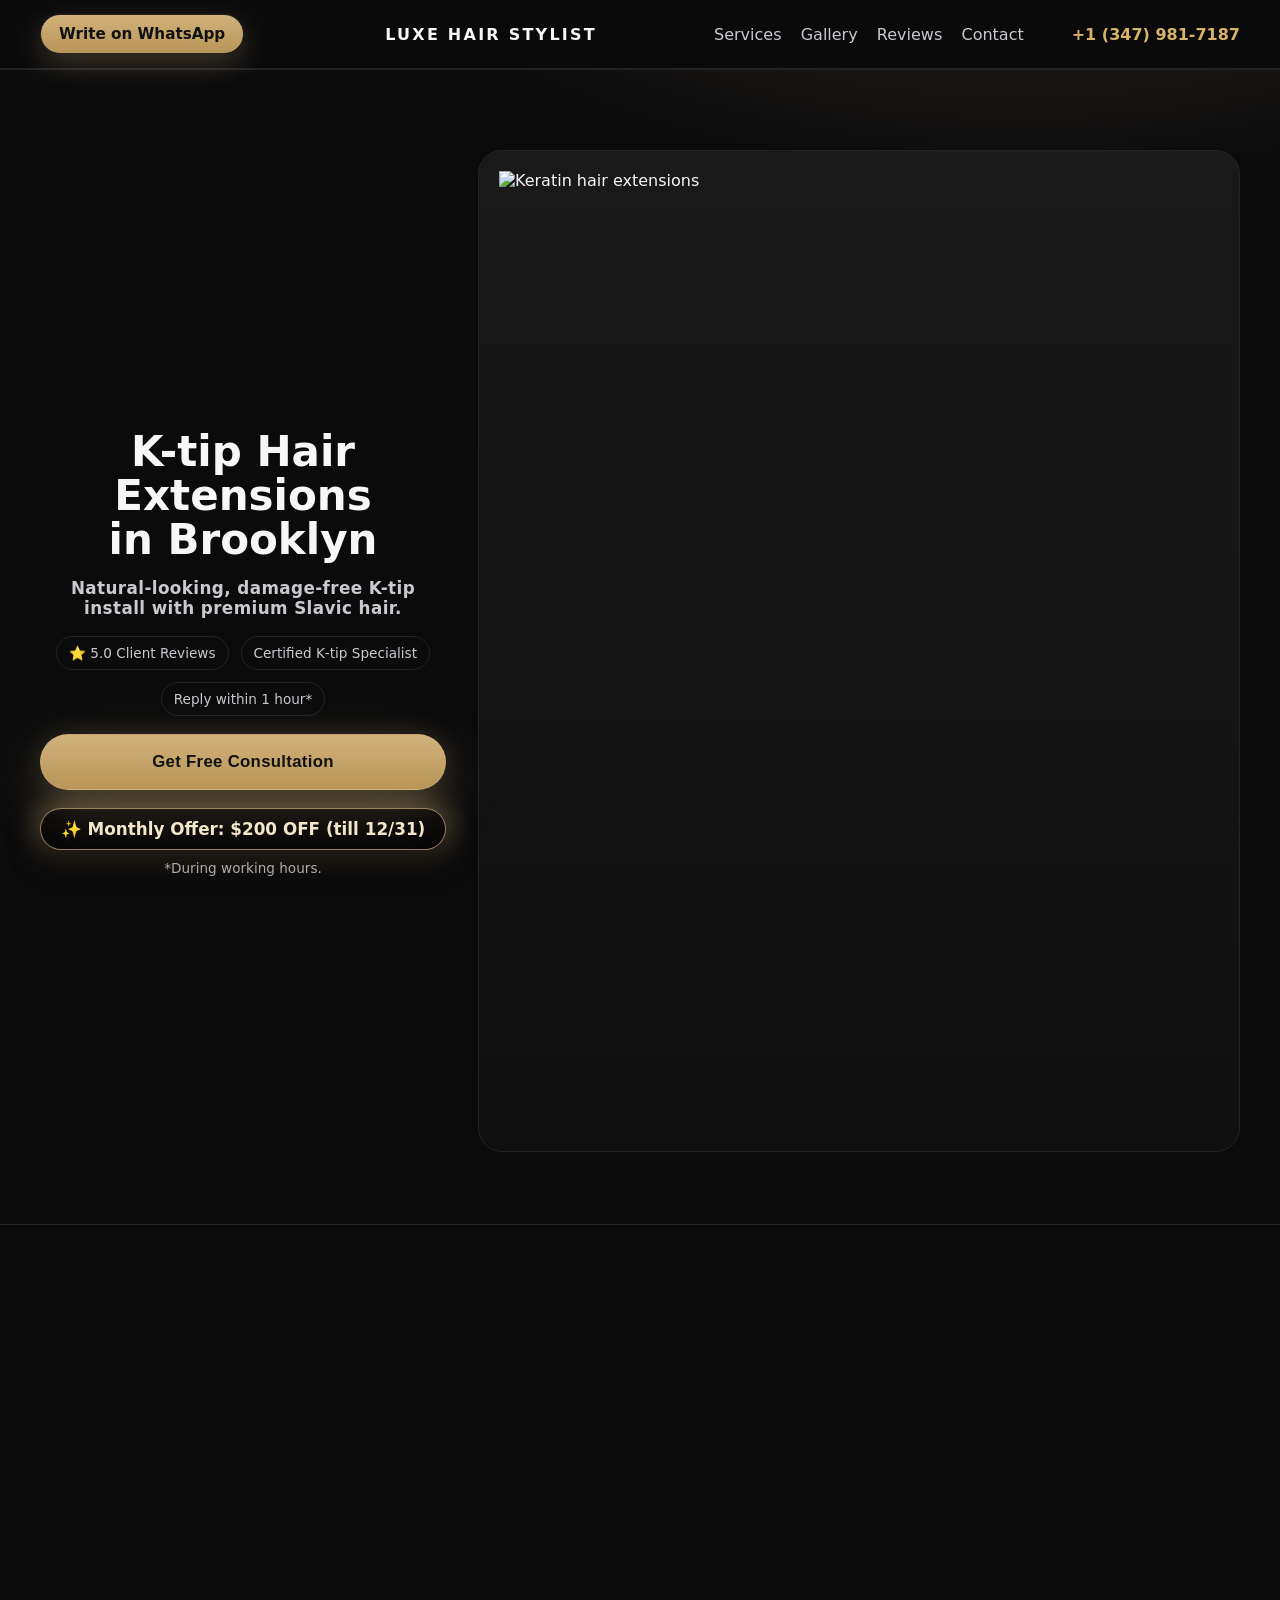
==== index.html @ 08ed96fd "Import KTI site (WIP): index, privacy, do-not-sell, send.php, favicon, gallery photos; monthly rolli" ====
<!DOCTYPE html>

<html lang="en">
<head>
<!-- Google Tag Manager -->
<script>(function(w,d,s,l,i){w[l]=w[l]||[];w[l].push({'gtm.start': new Date().getTime(),event:'gtm.js'});var f=d.getElementsByTagName(s)[0], j=d.createElement(s),dl=l!='dataLayer'?'&l='+l:'';j.async=true;j.src='https://www.googletagmanager.com/gtm.js?id='+i+dl;f.parentNode.insertBefore(j,f);})(window,document,'script','dataLayer','GTM-NK37SM85');</script>
<!-- End Google Tag Manager -->
<meta charset="utf-8"/>
<meta content="width=device-width, initial-scale=1" name="viewport"/>
<title>Luxe Hair Stylist — Premium Hair Extensions &amp; Color in Brooklyn</title>
<meta content="Premium hair extensions and complete salon services in Brooklyn, NY. Personalized care by Victoria. Book your consultation today." name="description"/>
<meta content="Luxe Hair Stylist" property="og:title"/>
<meta content="Premium hair extensions • Hair coloring • Brooklyn, NY" property="og:description"/>
<meta content="website" property="og:type"/>
<meta content="/assets/og-image.jpg" property="og:image"/>
<meta content="#111827" name="theme-color"/>
<link rel="preload" as="image" href="heronew123.webp" type="image/webp" fetchpriority="high" imagesrcset="heronew123.webp"/>
<style>

@media (max-width: 768px) {
  .header-phone {
    display: none !important;
  }
}

    :root{
      --bg:#0b0b0c; --muted:#141416; --text:#f7f7f8; --sub:#c9c9cf; --brand:#d1b27c; --brand-2:#b89557; --card:#121214; --border:#232327; --accent:#f3e6c9;
    }
    *{box-sizing:border-box}
    html,body{margin:0; padding:0; font-family:Inter,system-ui,-apple-system,Segoe UI,Roboto,Helvetica,Arial,ui-sans-serif; color:var(--text); background:var(--bg);}
    a{color:inherit; text-decoration:none}
    img{max-width:100%; height:auto; display:block}
    .container{max-width:1200px; margin:0 auto; padding:0 20px}
    .btn{display:inline-flex; align-items:center; gap:.6rem; padding:.9rem 1.2rem; border-radius:999px; font-weight:600; border:1px solid var(--border); background:linear-gradient(180deg,var(--brand),var(--brand-2)); color:#111; box-shadow:0 10px 30px rgba(209,178,124,.25)}
    .btn.secondary{background:transparent; color:var(--text); border:1px solid var(--border)}
    header{position:sticky; top:0; z-index:50; backdrop-filter:saturate(140%) blur(8px); background:rgba(11,11,12,.6); border-bottom:1px solid var(--border)}
    .nav{position:relative; display:flex; align-items:center; justify-content:space-between; padding:14px 0}
    .brand{display:flex; align-items:center; gap:.75rem}
    .brand .logo{width:36px; height:36px; border-radius:50%; background:radial-gradient(circle at 30% 30%,var(--brand) 0%,var(--brand-2) 60%,#8a6a33 100%); border:1px solid rgba(255,255,255,.15)}
    .brand h1{font-size:1rem; letter-spacing:.14em; text-transform:uppercase; margin:0}
    nav{display:flex; align-items:center; gap:1.5rem;}
    nav ul{display:flex; gap:1.2rem; list-style:none; margin:0; padding:0}
    nav a{color:var(--sub)}
    nav a:hover{color:var(--text)}
    .nav-phone{
      display:none;
      font-weight:600;
      font-size:.9rem;
      padding:.6rem 1rem;
      border-radius:999px;
      border:1px solid var(--border);
      background:rgba(0,0,0,.3);
      color:var(--text);
      white-space:nowrap;
    }
    
    /* Hero */
    .hero{position:relative; overflow:hidden;}
    .hero .inner{display:grid; grid-template-columns:1.1fr .9fr; gap:32px; align-items:center; padding:36px 0 28px}
    .hero h2{font-size:clamp(24px,4vw,42px); line-height:1.05; margin:.2rem 0 1rem}
    .hero p{color:var(--sub); font-size:1.05rem}
    .hero .card{background:linear-gradient(180deg,rgba(255,255,255,.06),rgba(255,255,255,.02)); border:1px solid var(--border); border-radius:24px; padding:20px}
    .hero .bg{position:absolute; inset:-10%; background:radial-gradient(1200px 600px at 75% -10%, rgba(209,178,124,.25), transparent 60%), radial-gradient(1000px 600px at -10% 120%, rgba(146,117,76,.25), transparent 60%)}
    /* Badges */
    .badges{display:flex; gap:12px; flex-wrap:wrap; margin-top:18px}
    .badge{border:1px solid var(--border); color:var(--sub); padding:8px 12px; border-radius:999px; font-size:.85rem}
    /* Sections */
    section{padding:44px 0; border-top:1px solid var(--border)}
    .section-title{font-size:clamp(22px,3.2vw,36px); margin:0 0 10px}
    .section-sub{color:var(--sub); max-width:65ch}
    /* Services */

@media (max-width: 768px){
  .mobile-hide{
    display:none !important;
  }
}
    .services{display:grid; grid-template-columns:repeat(auto-fit,minmax(260px,1fr)); gap:18px; margin-top:26px}
    .service{background:var(--card); border:1px solid var(--border); border-radius:20px; overflow:hidden}
    .service img{height:clamp(220px, 20vw, 320px); width:100%; object-fit:cover}
    .service .body{padding:16px}
    .service.noimg{display:flex; align-items:stretch}
    .service.noimg .body{padding-top:18px}
    .fact-row{display:flex; gap:10px; align-items:flex-start; padding:10px 12px; border:1px solid var(--border); border-radius:14px; background:rgba(255,255,255,0.03)}
    .fact-dot{display:inline-flex; align-items:center; justify-content:center; width:22px; height:22px; border-radius:999px; background:rgba(212,175,55,0.18); color:var(--gold); font-weight:800; flex:0 0 auto}

    .service h3{margin:4px 0 8px; font-size:1.1remdisplay:inline-block; padding-bottom:10px; border-bottom:1px solid rgba(209,178,124,0.45); margin-bottom:12px;}
    .service p{color:var(--sub); font-size:.95rem}
    .service-price{margin-top:10px; font-weight:600}
    .service-actions{margin-top:12px}
    .service-actions .btn{width:100%; text-align:center}
    /* Grid split */
    .split{display:grid; grid-template-columns:1fr 1fr; gap:28px; align-items:center}
    /* Pricing */
    .price-list{margin-top:18px; display:grid; gap:10px}
    .price-item{display:flex; align-items:center; justify-content:space-between; background:var(--card); border:1px solid var(--border); padding:14px 16px; border-radius:14px}
    .price-item span{color:var(--sub)}
    /* Gallery */
    .gallery{display:grid; grid-template-columns:repeat(4,1fr); gap:10px; margin-top:18px}
    .gallery img{border-radius:14px; height:200px; object-fit:cover}
    /* Testimonials */
    .testimonials{display:grid; grid-template-columns:repeat(3,1fr); gap:16px; margin-top:18px}
    .quote{background:var(--card); border:1px solid var(--border); border-radius:18px; padding:18px; display:flex; flex-direction:column; justify-content:space-between}
    .quote p{color:var(--sub)}
    /* Contact */
    .contact-grid{display:grid; grid-template-columns:1.2fr .8fr; gap:24px; margin-top:18px}
    .contact-card{background:var(--card); border:1px solid var(--border); border-radius:18px; padding:18px}
    .contact-list{list-style:none; padding:0; margin:0; display:grid; gap:10px}
    .contact-list li{display:flex; align-items:center; justify-content:space-between; border:1px dashed var(--border); border-radius:12px; padding:12px 14px; color:var(--sub)}
    footer{padding:32px 0 48px; text-align:center; color:var(--sub); border-top:1px solid var(--border)}
    /* Responsive */
    @media (max-width: 980px){
      .hero .inner{grid-template-columns:1fr}
      .services{grid-template-columns:1fr 1fr}
      .split{grid-template-columns:1fr}
      .testimonials{grid-template-columns:1fr}
      .gallery{grid-template-columns:repeat(2,1fr)}
      .contact-grid{grid-template-columns:1fr}
    }

    .review-inst{margin-top:16px}

    .btn{
      transition: transform .15s ease, box-shadow .15s ease, filter .15s ease;
      cursor: pointer;
    }
    .btn:hover{
      transform: translateY(-2px) scale(1.03);
      box-shadow: 0 14px 40px rgba(209,178,124,.35);
      filter: brightness(1.05);
    }
    .btn:active{
      transform: translateY(1px) scale(0.98);
      box-shadow: 0 6px 18px rgba(209,178,124,.25);
      filter: brightness(.95);
    }

    html {
      scroll-behavior: smooth;
    }

    .hero .inner{position:relative; z-index:2}

    @media (max-width: 768px){
      .nav{
        padding:10px 0;
        gap:10px;
      }

      nav ul{
        display:none;
      }

      .nav-phone{
        display:inline-flex;
        align-items:center;
        justify-content:center;
        padding:0.45rem 1rem;
        border-radius:999px;
        background:linear-gradient(180deg,var(--brand),var(--brand-2));
        border:1px solid var(--border);
        color:#111;
        font-weight:600;
        font-size:.82rem;
        white-space:nowrap;
        margin-left:auto;
      }

      

      .brand h1{
        font-size:.85rem;
        letter-spacing:.12em;
      }
    }

/* === Mobile responsiveness improvements (appended) === */
body {
  overflow-x: hidden;
}

@media (max-width: 768px){
  .nav{
    padding: 8px 0;
    gap: 8px;
    flex-wrap: wrap;
  }

  nav {
    width: 100%;
    justify-content: space-between;
  }

  .brand h1{
    font-size: .8rem;
    letter-spacing: .12em;
  }

  
}

@media (max-width: 600px){
  .hero .inner {
    padding: 48px 0 36px;
  }

  .hero h2 {
    font-size: 26px;
    line-height: 1.15;
  }

  .hero p {
    font-size: .95rem;
  }

  .badges {
    gap: 8px;
  }

  .badge {
    font-size: .8rem;
    padding: 6px 10px;
  }

  .hero .card {
    margin-top: 20px;
  }

  .services {
    grid-template-columns: 1fr;
  }

  .gallery {
    grid-template-columns: 1fr;
  }

  .gallery img,
  .service img {
    height: 220px;
  }

  section {
    padding: 40px 0;
  }

  .section-title {
    font-size: 22px;
  }

  .price-item {
    flex-direction: column;
    align-items: flex-start;
    gap: 4px;
  }

  .price-item span {
    align-self: flex-end;
  }

  .contact-list li {
    flex-direction: column;
    align-items: flex-start;
    gap: 4px;
  }

  .contact-list li span {
    word-break: break-word;
  }

  .container {
    padding: 0 16px;
  }

  .btn {
    font-size: .95rem;
    padding: .8rem 1rem;
  }

  footer {
    padding: 24px 0 32px;
  }
}

/* === Extra fine-tuning for small mobile screens === */
@media (max-width: 768px){
  .nav {
    padding: 8px 0;
    gap: 8px;
    flex-wrap: nowrap;
  }
  .container.nav {
    padding: 0 16px;
  }
  .brand {
    flex-shrink: 1;
  }
  .brand h1 {
    font-size: 0.78rem;
    letter-spacing: 0.11em;
  }
  nav {
    gap: 0.75rem;
  }
  
}

@media (max-width: 600px){
  .hero .inner {
    padding: 40px 0 32px;
  }
  .hero h2 {
    font-size: 24px;
  }
  .hero p {
    font-size: 0.92rem;
  }
  .hero .card {
    margin-top: 16px;
  }
  .hero .card img {
    width: 100%;
    height: auto;
  }
}

@media (max-width: 480px){
  
  .hero h2 {
    font-size: 22px;
  }
}

/* Hide round logo on mobile and keep brand text in one line */
@media (max-width: 768px){
  header .brand .logo{
    display:none;
  }
  .brand h1{
    font-size:0.9rem;
    letter-spacing:0.18em;
    white-space:nowrap;
  }
}

/* Smaller logo text + move Instagram button to the left on mobile */
@media (max-width: 768px){
  .brand h1{
    font-size: 0.78rem;
    letter-spacing: 0.14em;
  }

  /* Position the Instagram button to the left side of header */
  nav ul li:last-child {
    position: absolute;
    left: 12px;
    top: 50%;
    transform: translateY(-50%);
  }

  header .container.nav {
    position: relative;
  }

  .brand {
    margin-left: 44px; /* space for Instagram button */
  }
}

/* === Mobile Instagram corner button FIX === */
@media (max-width: 768px){
  nav ul {
    display: block;               /* allow showing the Instagram button */
    position: relative;
  }

  nav ul li:not(:last-child){
    display: none;               /* hide all menu items except Instagram */
  }

  nav ul li:last-child {
    display: flex;
    position: fixed;            /* stick to the screen corner */
    right: 12px;
    top: 12px;
    z-index: 9999;
  }

  .brand .logo{
    display: none;               /* keep logo hidden on mobile */
  }

  .brand h1{
    font-size: 0.78rem;
    letter-spacing: 0.14em;
    white-space: nowrap;
  }
}

/* === Header height + Instagram button size fix === */
@media (max-width: 768px){
  header {
    min-height: 66px; /* ~10% taller than default mobile header */
  }

  nav ul li:last-child {
    width: 38px !important;
    height: 38px !important;
    top: 14px !important;
    right: 10px !important;
  }

  nav ul li:last-child a {
    width: 38px !important;
    height: 38px !important;
  }

  nav ul li:last-child svg {
    width: 18px !important;
    height: 18px !important;
    stroke-width: 2.1;
  }
}

/* === Smaller Instagram button + slightly shorter header === */
@media (max-width: 768px){
  header {
    min-height: 62px; /* reduce height ~5% */
  }

  nav ul li:last-child {
    width: 32px !important;
    height: 32px !important;
    top: 15px !important;
    right: 10px !important;
  }

  nav ul li:last-child a {
    width: 32px !important;
    height: 32px !important;
  }

  nav ul li:last-child svg {
    width: 15px !important;
    height: 15px !important;
    stroke-width: 2;
  }
}

/* === Mobile header vertical centering (final) === */
@media (max-width: 768px){
  header {
    min-height: 56px;
  }

  .nav {
    min-height: 56px;
    align-items: center;
  }

  .brand {
    display: flex;
    align-items: center;
  }

  

  nav ul li:last-child {
    position: absolute;
    right: 10px;
    top: 50%;
    transform: translateY(-50%);
    width: 26px;
    height: 26px;
    z-index: 20;
  }

  nav ul li:last-child a {
    width: 26px;
    height: 26px;
    display: flex;
    align-items: center;
    justify-content: center;
  }

  nav ul li:last-child svg {
    width: 12px;
    height: 12px;
    stroke-width: 1.6;
  }
}

/* === Final vertical centering tweak for header on mobile === */
@media (max-width: 768px){
  header {
    min-height: 56px;
  }

  .nav {
    min-height: 56px;
    align-items: center;
  }

  .brand {
    align-items: center;
  }

  

  nav ul li:last-child {
    position: absolute;
    right: 10px;
    top: 50%;
    transform: translateY(-50%);
    width: 26px;
    height: 26px;
    z-index: 20;
  }

  nav ul li:last-child a {
    width: 26px;
    height: 26px;
    display: flex;
    align-items: center;
    justify-content: center;
  }

  nav ul li:last-child svg {
    width: 12px;
    height: 12px;
    stroke-width: 1.6;
  }
}

/* === FINAL: Hide Instagram icon on mobile === */
@media (max-width: 768px){
  nav ul li:last-child{
    display: none !important;
  }
}

/* === Hero mobile layout fix === */
@media (max-width: 600px){
  .hero {
    padding-top: 8px;
  }

  .hero .inner{
    display:flex;
    flex-direction:column;
    gap:20px;
  }

  .hero .card{
    width:100%;
    margin:0;
    margin-top:18px;
  }

  .hero .card img{
    width:100%;
    height:auto;
  }

  .hero h2{
    font-size:clamp(22px,7vw,28px);
    line-height:1.15;
  }

  .hero p{
    max-width:100%;
  }

  .hero .badges{
    margin-top:14px;
  }

  .hero .btn,
  .hero .btn.secondary{
    width:100%;
    justify-content:center;
  }
}

    .insta-wrapper{
      position:absolute;
      left:20px;
      top:50%;
      transform:translateY(-50%);
      display:flex;
      align-items:center;
    }
    .insta-circle{
      width:44px;
      height:44px;
      border-radius:50%;
      display:flex;
      align-items:center;
      justify-content:center;
      background:linear-gradient(180deg,var(--brand),var(--brand-2));
      border:1px solid var(--border);
      box-shadow:0 10px 30px rgba(209,178,124,.25);
      cursor:pointer;
      transition:transform .15s ease, box-shadow .15s ease, filter .15s ease;
    }
    .insta-circle svg{
      width:20px;
      height:20px;
      stroke:#111;
      stroke-width:1.9;
      fill:none;
    }
    .insta-circle:hover{
      transform:translateY(-2px) scale(1.03);
      box-shadow:0 14px 40px rgba(209,178,124,.35);
      filter:brightness(1.05);
    }
    .insta-circle:active{
      transform:translateY(1px) scale(.97);
      box-shadow:0 6px 18px rgba(209,178,124,.25);
      filter:brightness(.95);
    }

    @media (max-width: 768px){
      .insta-wrapper{
        left:16px;
      }
      .insta-circle{
        width:32px;
        height:32px;
      }
      .insta-circle svg{
        width:16px;
        height:16px;
      }
    }

    /* Hide old gold logo circle on all screens */
    header .brand .logo{display:none}

    @media (min-width: 1024px){
      .brand{
        margin-left:72px;
      }
    }

/* === Price Highlighting === */
.service-price{
  font-size:1.15rem;
  font-weight:700;
  color: var(--brand);
  background: linear-gradient(180deg, rgba(209,178,124,0.18), rgba(209,178,124,0.05));
  border: 1px solid rgba(209,178,124,0.35);
  padding: 8px 12px;
  border-radius: 10px;
  display: inline-flex;
  align-items: center;
  gap: 6px;
  box-shadow: 0 8px 18px rgba(209,178,124,0.2);
}

.service-price span:last-child{
  color: var(--brand);
}

/* === Promo Highlight === */
.promo-highlight{
  margin-top:14px;
  display:inline-block;
  font-weight:700;
  font-size:1.05rem;
  color:var(--accent);
  padding:10px 18px;
  border-radius:999px;
  background:#050506;
  border:1px solid rgba(209,178,124,0.7);
  box-shadow:
    0 14px 30px rgba(0,0,0,0.75),
    0 0 32px rgba(209,178,124,0.65);
  animation:pulsePromo 2.2s infinite;
}

@keyframes pulsePromo{
  0%{transform:scale(1)}
  50%{transform:scale(1.04)}
  100%{transform:scale(1)}
}

/* === Hero mobile typography & promo tweak === */
@media (max-width: 600px){
  .hero h2{
    font-size: 21px;
    line-height: 1.18;
  }
  .hero p{
    font-size: 0.9rem;
  }
  .promo-highlight{
    font-size: 0.95rem;
    padding: 9px 14px;
    width: 100%;
    box-sizing: border-box;
    border-radius: 18px;
  }
  .badges{
    gap: 6px;
  }
  .badge{
    font-size: 0.8rem;
    padding: 6px 10px;
  }
}

/* === Extra mobile heading tuning === */
@media (max-width: 600px){
  .hero h2{
    font-size: 19px;
    line-height: 1.18;
    margin-bottom: 12px;
  }
}

/* === Mobile hero rework === */
@media (max-width: 600px){
  .hero h2{
    white-space:pre-line;
    font-size: 24px;
    line-height: 1.22;
    margin-bottom: 12px;
  }

  /* Center Brooklyn • NYC badge */
  .hero .badge:first-of-type{
    display:flex !important;
    justify-content:center;
    align-items:center;
    margin-left:auto;
    margin-right:auto;
  }

  /* Make promo closer to button size */
  .promo-highlight{
    font-size: 0.95rem;
    padding: 8px 14px;
    border-radius: 999px;
    width: 100%;
    max-width: 100%;
    box-shadow: 0 10px 26px rgba(209,178,124,0.28);
  }

  /* Make advantage badges slightly smaller to fit in one row */
  .badges{
    justify-content:center;
    flex-wrap:wrap;
    gap: 6px;
  }

  .badges .badge{
    font-size: 0.8rem;
    padding: 5px 10px;
  }
}

/* === Promo button interaction === */
.promo-btn{
  cursor: pointer;
  text-align: center;
  transition: transform .15s ease, box-shadow .15s ease, filter .15s ease;
}

.promo-btn:hover{
  transform: translateY(-2px) scale(1.03);
  box-shadow: 0 16px 42px rgba(209,178,124,.45);
  filter: brightness(1.05);
}

.promo-btn:active{
  transform: translateY(1px) scale(0.98);
  box-shadow: 0 8px 22px rgba(209,178,124,.3);
  filter: brightness(.95);
}

/* === Mobile hero heading + badges grid === */
@media (max-width: 600px){
  .hero h2{
    white-space:pre-line;
    text-align:center;
    font-size: 26px;
    line-height: 1.2;
    margin-top: 6px;
    margin-bottom: 14px;
  }

  .hero .badge:first-of-type{
    display:flex !important;
    justify-content:center;
    align-items:center;
    margin-left:auto;
    margin-right:auto;
  }

  .badges{
    display:flex;
    flex-wrap:wrap;
    justify-content:center;
    gap: 6px 10px;
  }

  .badges .badge{
    font-size: 0.8rem;
    padding: 6px 10px;
    flex: 0 1 calc(50% - 10px);
    text-align:center;
  }
}

/* === Final hero refinements === */
@media (max-width: 600px){
  .hero h2{
    font-size: 28px;
    line-height: 1.18;
    max-width: 92%;
    margin-left: auto;
    margin-right: auto;
  }

  /* Slightly shrink promo width */
  .promo-highlight{
    max-width: 95%;
    margin-left: auto;
    margin-right: auto;
  }
}

/* === FINAL HERO MOBILE ALIGNMENT === */
@media (max-width: 600px){

  /* Center everything visually */
  .hero .container,
  .hero .inner,
  .hero .inner > div{
    text-align: center;
    align-items: center;
    justify-content: center;
  }

  /* Brooklyn badge directly under header */
  .hero .badge:first-of-type{
    margin-top: 6px;
    margin-bottom: 8px;
  }

  /* Bigger, bolder headline */
  .hero h2{
    font-size: 30px;
    line-height: 1.15;
    max-width: 94%;
    margin-left: auto;
    margin-right: auto;
  }

  /* Perfectly centered promo button */
  .promo-highlight{
    display: block;
    margin-left: auto;
    margin-right: auto;
    max-width: 94%;
  }

  /* Center badges grid cleanly */
  .badges{
    display: grid;
    grid-template-columns: repeat(2, 1fr);
    gap: 8px 10px;
    justify-content: center;
    align-items: center;
    margin-left: auto;
    margin-right: auto;
    max-width: 94%;
  }

  .badges .badge{
    text-align: center;
  }
}

/* === Brooklyn badge closer to header + promo width boost === */
@media (max-width: 600px){

  /* Pull Brooklyn badge almost to the header */
  .hero .badge:first-of-type{
    margin-top: 2px;
    margin-bottom: 10px;
  }

  /* Make promo slightly wider to keep one line */
  .promo-highlight{
    max-width: 97%;
    font-size: 0.98rem;
  }
}

/* === HERO FINAL POWER-UP === */
@media (max-width: 600px){

  /* Extra large centered headline */
  .hero h2{
    font-size: 34px;
    line-height: 1.12;
    max-width: 96%;
    margin-left: auto;
    margin-right: auto;
  }

  /* Promo slightly bigger again */
  .promo-highlight{
    max-width: 99%;
    font-size: 1.02rem;
  }

  /* Equal height advantage badges */
  .badges{
    display: grid;
    grid-template-columns: repeat(2, 1fr);
    gap: 10px 12px;
    align-items: stretch;
  }

  .badges .badge{
    display: flex;
    align-items: center;
    justify-content: center;
    min-height: 46px;
    text-align: center;
  }
}

/* === Promo mobile multi-line fix === */
@media (max-width: 600px){
  .promo-highlight{
    font-size: 0.94rem;
    letter-spacing: 0.1px;
    white-space: normal;
    line-height: 1.25;
  }
}

/* === Footer logo exact centering fix === */
footer .brand{
  display:flex;
  align-items:center;
  justify-content:center;
  gap:12px;
}

footer .logo{
  display:inline-block;
}

footer .container > div{
  align-items:center;
}

/* === FINAL FOOTER CENTER FIX (override header offsets) === */
footer .brand{
  display:flex !important;
  align-items:center !important;
  justify-content:center !important;
  gap:12px;
  margin-left: 0 !important;   /* neutralize header desktop offset */
}

footer .logo{
  display:inline-block !important;
}

footer .container{
  text-align:center;
}

footer .container > div{
  align-items:center;
}

/* === Desktop header aligned like design (WhatsApp button left, logo center, menu right) === */
@media (min-width: 1024px){
  .insta-wrapper{
    position: static;
    left: auto;
    top: auto;
    transform: none;
    display: flex;
    align-items: center;
    margin-right: 24px;
  }

  .insta-circle{
    width: auto;
    height: auto;
    border-radius: 999px;
    padding: 10px 18px;
    display: inline-flex;
    align-items: center;
    justify-content: center;
    background: linear-gradient(180deg,var(--brand),var(--brand-2));
    border: 1px solid var(--border);
    box-shadow: 0 10px 30px rgba(209,178,124,.25);
  }

  .insta-circle svg{
    display: none;
  }

  .insta-circle::after{
    content: "Write on WhatsApp";
    font-weight: 600;
    font-size: 0.95rem;
    color: #111;
    white-space: nowrap;
  }

  /* Center brand text in header */
  header .brand{
    margin-left: auto;
    margin-right: auto;
  }

  /* Keep nav with menu + phone on the right side */
  header nav{
    margin-left: 0;
  }
}

.hero-mini-title{
  margin: 8px 0 0;
  font-size: 1rem;
  color: rgba(255,255,255,0.8);
}

.hero-mini-title{
  margin: 14px 0 10px;
  font-size: 1.15rem;
  font-weight: 600;
  text-align: center;
  letter-spacing: 0.4px;
  color: rgba(255,255,255,0.9);
}


@media (max-width: 768px){
  .section-title,
  .section-sub{
    text-align:center;
    margin-left:auto;
    margin-right:auto;
  }
  .section-sub{
    max-width:100%;
  }
  #hero-contact-form{
    scroll-margin-top: 120px;
  }
}


@media (max-width: 600px){
  section .section-title{
    font-size: 140% !important;
  }
}

/* === HERO CTA (single button) === */
.hero-cta-wrap{
  display:flex;
  justify-content:center;
  margin-top:18px;
}

.hero-cta{
  width:100%;
  max-width:520px;
  justify-content:center;
  font-size:1.05rem;
  font-weight:800;
  padding:1.05rem 1.4rem;
  letter-spacing:0.3px;
  border:1px solid rgba(209,178,124,0.55);
  box-shadow:
    0 18px 55px rgba(209,178,124,0.28),
    0 0 28px rgba(209,178,124,0.12);
}

.hero-cta:hover{
  transform: translateY(-2px) scale(1.04);
  box-shadow:
    0 22px 70px rgba(209,178,124,0.38),
    0 0 36px rgba(209,178,124,0.16);
}

.hero-cta:active{
  transform: translateY(1px) scale(0.99);
}

@media (max-width: 600px){
  .hero-cta{
    max-width: 94%;
  }
}


/* === Service card price/CTA grid (desktop side-by-side, mobile stack) === */
.price-cta-grid{
  display:grid;
  grid-template-columns: 210px 1fr;
  gap:16px;
  align-items:end;
  margin-top:14px;
}
@media (max-width: 600px){
  .price-cta-grid{
    grid-template-columns: 1fr;
  }
}


/* Services: make price block full width and move CTA below (Keratin card) */
.price-cta-grid.price-cta-stack{
  grid-template-columns: 1fr;
  align-items:stretch;
}
.price-cta-grid.price-cta-stack .deal-box{
  width:100%;
}
.price-cta-grid.price-cta-stack .cta-box{
  width:100%;
}
.price-cta-grid.price-cta-stack .cta-box .btn{
  width:100%;
  justify-content:center;
}



/* === Different check styles for Services cards === */
.service.stylist-card .fact-dot{
  background: rgba(209,178,124,0.25);
  color: #d1b27c;
}

.service.benefits-card .fact-dot{
  background: rgba(255,255,255,0.12);
  color: #ffffff;
}

/* === Mobile sliders (Gallery + Testimonials) === */
@media (max-width: 768px){
  /* Testimonials slider */
  .testimonials{
    display:flex !important;
    overflow-x:auto;
    scroll-snap-type:x mandatory;
    -webkit-overflow-scrolling: touch;
    gap:14px;
    padding-bottom:10px;
    padding-left: 4px;
    padding-right: 4px;
  }
  .testimonials::-webkit-scrollbar{ display:none; }
  .testimonials{ scrollbar-width:none; }

  .testimonials .quote{
    flex: 0 0 auto;
    min-width: 86%;
    scroll-snap-align: start;
  }

  /* Gallery slider */
  .gallery{
    display:flex !important;
    overflow-x:auto;
    scroll-snap-type:x mandatory;
    -webkit-overflow-scrolling: touch;
    gap:12px;
    padding-bottom:10px;
    padding-left: 4px;
    padding-right: 4px;
  }
  .gallery::-webkit-scrollbar{ display:none; }
  .gallery{ scrollbar-width:none; }

  .gallery img{
    flex: 0 0 auto;
    width: 86%;
    height: 240px;
    scroll-snap-align: start;
  }
}
</style>
<style>
      .header-phone {
        color: #d8b36a;
        font-weight: 600;
        text-decoration: none;
        margin-left: 24px;
        white-space: nowrap;
      }
    </style>
<link href="favicon.png" rel="icon" type="image/png"/>
<style>
/* Center content inside price & deadline block */
.service-card .deal-box,
.service-card .price-box,
.service-card .deal,
.service-card .deal-container {
    display: flex;
    flex-direction: column;
    align-items: center;
    text-align: center;
}
</style>
<style>
/* Tighten spacing inside price & deadline card */
.service-card .deal-box,
.service-card .price-box,
.service-card .deal,
.service-card .deal-container {
    padding: 16px 18px !important;
}

.service-card .deal-box * {
    margin-top: 4px !important;
    margin-bottom: 4px !important;
    line-height: 1.25;
}
</style>
<style>
/* === FORCE compact spacing inside Keratin deal card === */
.keratin-card .deal-box,
.keratin-card .price-box,
.service-card .deal-box {
    padding: 12px !important;
}

.service-card .deal-box h4,
.service-card .deal-box p,
.service-card .deal-box div,
.service-card .deal-box span {
    margin: 2px 0 !important;
    padding: 0 !important;
    line-height: 1.15 !important;
}

/* tighten old/new price row */
.service-card .deal-box .price-row {
    margin-top: 6px !important;
}
</style>
<style>
/* Price highlight frame inside deal card */
.service-card .deal-box .price-highlight,
.service-card .deal-box .current-price {
    display: inline-block;
    padding: 10px 18px;
    border: 1.5px solid rgba(212, 175, 55, 0.6);
    border-radius: 14px;
    background: rgba(0,0,0,0.35);
    box-shadow: inset 0 0 0 1px rgba(255,255,255,0.04);
}

/* spacing tweak */
.service-card .deal-box .price-highlight {
    margin-top: 10px;
}
</style>
<style>
/* === Strong price frame inside deal card === */
.service-card .deal-box .price-wrap {
    display: inline-flex;
    align-items: center;
    gap: 10px;
    padding: 10px 18px;
    border: 2px solid rgba(212, 175, 55, 0.75);
    border-radius: 14px;
    background: rgba(0,0,0,0.45);
}

.service-card .deal-box .price-wrap .old-price {
    opacity: 0.6;
    font-size: 0.9em;
    text-decoration: line-through;
}

.service-card .deal-box .price-wrap .new-price {
    font-size: 1.4em;
    font-weight: 600;
    color: #d4af37;
}
</style>
<style>/* performance: content-visibility */
#gallery, #testimonials, #contact, #services {
  content-visibility: auto;
  contain-intrinsic-size: 800px;
}
</style><style id="mobile-fixes-v1">
/* --- Mobile fixes: hero + testimonials slider --- */
@media (max-width: 600px){
  .hero .inner{grid-template-columns:1fr !important; gap:18px !important; padding-top:18px;}
  /* Hide the 3 hero badges on mobile */
  .hero .badges{display:none !important;}
  /* Bigger headline now that badges are hidden */
  .hero h2{font-size:32px !important; line-height:1.12 !important; margin:0 auto !important; max-width:20ch; text-align:center !important;}
  .hero .hero-mini-title{font-size:1rem !important; text-align:center !important; margin:10px auto 0 !important; max-width:36ch;}
  .hero .card{max-width:520px; margin:0 auto;}
  .hero .card img{width:100% !important; height:auto !important; display:block;}
  .hero-cta-wrap{justify-content:center;}
  /* Promo banner: slightly narrower and a bit taller */
  .promo-highlight{
    margin-left:auto;
    margin-right:auto;
    text-align:center;
    max-width:86% !important;
    padding:14px 16px !important;
    line-height:1.2 !important;
  }
}
@media (max-width: 768px){
  .testimonials{
    display:flex !important;
    overflow-x:auto;
    scroll-snap-type:x mandatory;
    -webkit-overflow-scrolling: touch;
    gap:14px;
    padding:0 4px 10px;
    scroll-padding-left:4px;
  }
  .testimonials::-webkit-scrollbar{ display:none; }
  .testimonials{ scrollbar-width:none; }

  .testimonials .quote{
    flex:0 0 86%;
    width:86%;
    max-width:86%;
    box-sizing:border-box;
    scroll-snap-align:start;
  }
  .testimonials .quote p{
    overflow-wrap:anywhere;
    word-break:break-word;
  }
}
</style>


<style>
/* Fix scroll position when jumping to promo deal */
#promo-deal{
  scroll-margin-top:120px;
}
</style>

</head>
<body>
<!-- Google Tag Manager (noscript) -->
<noscript><iframe height="0" src="https://www.googletagmanager.com/ns.html?id=GTM-NK37SM85" style="display:none;visibility:hidden" width="0"></iframe></noscript>
<!-- End Google Tag Manager (noscript) -->
<header>
<div class="container nav">
<div class="insta-wrapper">
<a aria-label="Write on WhatsApp" class="insta-circle" href="https://wa.me/13479817187"></a>
</div>
<a aria-label="Luxe Hair Stylist home" class="brand" href="#home">
<span aria-hidden="true" class="logo"></span>
<h1>LUXE HAIR STYLIST</h1>
</a>
<nav aria-label="Primary">
<ul>
<li><a href="#services">Services</a></li>
<li><a href="#gallery">Gallery</a></li>
<li><a href="#testimonials">Reviews</a></li>
<li><a href="#contact">Contact</a></li>
</ul>
<a class="nav-phone" href="https://wa.me/13479817187">Write on WhatsApp</a>
<a class="header-phone" href="tel:+13479817187">+1 (347) 981-7187</a>
</nav>
</div>
</header>
<main id="home">
<section class="hero" id="home">
<div aria-hidden="true" class="bg"></div>
<div class="container inner">
<div>
<h2 style="text-align:center; white-space:pre-line;">K-tip Hair Extensions
in Brooklyn</h2>
<p class="hero-mini-title" style="margin-top:10px;">Natural-looking, damage-free K-tip install with premium Slavic hair.</p>
<div class="badges" style="justify-content:center;">
<div class="badge">⭐ 5.0 Client Reviews</div>
<div class="badge">Certified K‑tip Specialist</div>
<div class="badge">Reply within 1 hour*</div>
</div>
<div class="hero-cta-wrap">
<button class="btn hero-cta" id="open-consultation" type="button">Get Free Consultation</button>
</div>
<a href="#promo-deal" class="promo-highlight promo-btn" style="margin:18px auto 0; text-align:center; display:block; max-width:520px; text-decoration:none;">✨ Monthly Offer: $200 OFF (till <span class="offer-end-date">end of month</span>)</a>

<p class="promo-note-desktop" style="margin:10px 0 0; color:rgba(255,255,255,0.65); font-size:.85rem; text-align:center;">*During working hours.</p>
<p class="promo-note-mobile" style="margin:10px 0 0; color:rgba(255,255,255,0.65); font-size:.8rem; text-align:center;">We’ll contact you within 1 hour</p>

</div>
<div class="card"><img alt="Keratin hair extensions" decoding="async" fetchpriority="high" height="960" src="heronew123.webp" width="720"/></div>
</div>
</section>
<section id="services">
<div class="container">
<h3 class="section-title">Where Your Best Hair Story Begins</h3>
<p class="section-sub">Hair that turns heads effortlessly</p>
<div class="services">
<div class="service">
<img alt="Keratin hair extensions procedure" decoding="async" height="800" loading="lazy" src="heronew.webp" width="1200"/>
<div class="body">
<h3>Keratin Hair Extensions</h3>
<ul style="margin:0 0 14px; padding-left:18px; color:rgba(255,255,255,0.75); line-height:1.55;">
<li>Consultation &amp; color match</li>
<li>Strand-by-strand keratin bond installation</li>
<li>Final styling &amp; photos</li>
</ul>
<div class="price-cta-grid price-cta-stack">
<div id="promo-deal" class="deal-box" style="width:100%; display:flex; flex-direction:column; align-items:center; justify-content:center; gap:6px; padding:14px 16px; border-radius:14px; border:1px solid rgba(209,178,124,0.35); background:linear-gradient(180deg, rgba(209,178,124,0.14), rgba(209,178,124,0.04));">
<div style="color:rgba(255,255,255,0.8); font-size:1.05rem; font-weight:700;">This month’s deal ends <span style="text-transform:uppercase; letter-spacing:1px;">IN:</span></div>
<div id="xmas-countdown" style="font-size:1.25rem; font-weight:800; color:#f3e6c9;">—</div>
<div style="display:flex; align-items:center; justify-content:center; gap:10px; margin-top:4px; width:100%;">
<span style="font-size:1.05rem; color:rgba(255,255,255,0.45); text-decoration:line-through;">$1000</span>
<span style="font-size:1.85rem; font-weight:800; color:#d1b27c;"><span class="price-highlight">$799</span></span>
</div>
</div>
<div class="cta-box" style=" display:flex; flex-direction:column; justify-content:center; gap:8px;">
<button class="btn btn-primary" data-open-consultation="" style="width:100%; justify-content:center;">Get Free Consultation</button>
<div style="text-align:center; font-size:0.9rem; font-weight:700; color:#d1b27c; line-height:1.2;">
      Hair is included in the price
    </div>
</div>
</div>
</div>
</div>
<div class="service stylist-card">
<img alt="Your stylist" decoding="async" height="800" loading="lazy" src="stylist.webp" width="1200"/>
<div class="body">
<h3>Stylist Victoria</h3>
<p style="margin:6px 0 12px; color:rgba(255,255,255,0.75);">
Hi! I’m Victoria — your personal hair stylist. I work carefully, precisely, and always focus on natural-looking results.
</p>
<div style="display:grid; gap:10px; margin:12px 0 16px;">
<div class="fact-row"><span class="fact-dot">✓</span><span>My <a href="https://www.instagram.com/luxehairstylist/" target="_blank" rel="noopener noreferrer" style="color: var(--brand); text-decoration: underline; font-weight: 700;">Instagram</a></span></div>
<div class="fact-row"><span class="fact-dot">✓</span><span>Over 20 years of experience</span></div>
<div class="fact-row"><span class="fact-dot">✓</span><span>Top-quality materials</span></div>
<div class="fact-row"><span class="fact-dot">✓</span><span>Licensed hair extension specialist</span></div>
</div>
<a class="btn" href="#testimonials" style="width:100%; display:inline-block; text-align:center;">See Reviews</a>
</div>
</div>
<div class="service benefits-card" style="display:flex;flex-direction:column;"><img alt="Prices" decoding="async" loading="lazy" src="pricesnew.webp"/>
<div class="body">
<h3>What You Get</h3>
<div style="display:grid; gap:10px; margin-top:10px;">
<div class="fact-row"><span class="fact-dot">✓</span><span><strong>Premium Slavic hair</strong></span></div>
<div class="fact-row"><span class="fact-dot">✓</span><span><strong>Safe, damage-free technique</strong></span></div>
<div class="fact-row"><span class="fact-dot">✓</span><span><strong>Invisible keratin bonds</strong></span></div>
<div class="fact-row"><span class="fact-dot">✓</span><span><strong>Lasts up to 4 months</strong></span></div>
<div class="fact-row"><span class="fact-dot">✓</span><span><strong>Water-resistant K-tips</strong></span></div>
</div>
<div style="margin-top:16px; display:flex; gap:12px; flex-wrap:wrap;">
<a class="btn" href="#gallery" style="width:100%; display:inline-block; text-align:center;">See Results</a>
</div>
</div>
</div>
</div>
</div>
</section>
<section id="testimonials">
<div class="container">
<h3 class="section-title">Client Love</h3>
<p class="section-sub">See more reviews on <a href="https://www.instagram.com/luxehairstylist/" rel="noopener noreferrer" style="color: var(--brand); text-decoration: underline; font-weight: 600;" target="_blank">Instagram</a></p>
<div class="testimonials">
<div class="quote">
<p>My go-to girl for cut &amp; color! ✨<br/>Whether its the salon or a house call – she always over delivers and exceeds my expectations every time. Her attention to detail, patience and hospitality is top tier!<br/>thank you for always having a chair open for me 🤲🏼</p>
<div class="review-inst"><a href="https://instagram.com/megannaymik" rel="noopener noreferrer" style="color:var(--brand); font-weight:600;" target="_blank">@megannaymik</a></div>
</div>
<div class="quote">
<p>Thank you for bringimg my vision to life. Love my hair ❤️</p>
<div class="review-inst"><a href="https://instagram.com/jada_of_all_trades" rel="noopener noreferrer" style="color:var(--brand); font-weight:600;" target="_blank">@jada_of_all_trades</a></div>
</div>
<div class="quote">
<p>Absolutely obsessed with my hair! ✨<br/>Thank you so much for the gorgeous highlights and the perfect stoner vibe blend — you truly understood the assignment. I'm feeling like a whole new person! 💛 can’t wait for my next appointment 🙌</p>
<div class="review-inst"><a href="https://instagram.com/theladyalyona" rel="noopener noreferrer" style="color:var(--brand); font-weight:600;" target="_blank">@theladyalyona</a></div>
</div>
</div>
</div>
</section>
<section id="gallery">
<div class="container">
<h3 class="section-title">Beauty Transformations</h3>
<p class="section-sub">Before &amp; After Results on the Stylist’s <a href="https://www.instagram.com/luxehairstylist/" rel="noopener noreferrer" style="color: var(--brand); text-decoration: underline; font-weight: 600;" target="_blank">Instagram</a></p>
<div class="gallery">
<img alt="Hair result 1" height="600" loading="lazy" src="photo4.webp" width="450"/>
<img alt="Hair result 2" height="600" loading="lazy" src="photo2.webp" width="450"/>
<img alt="Hair result 3" height="600" loading="lazy" src="photo1.webp" width="450"/>
<img alt="Hair result 4" height="600" loading="lazy" src="photo3.webp" width="450"/>
</div>
</div>
</section>
<section id="contact">
<div class="container">
<h3 class="section-title">Book an Appointment</h3>
<p class="section-sub">Have a question? Send a message — we’ll respond within 1 hour (during working hours).</p>
<div class="contact-grid">
<div class="contact-card">
<ul class="contact-list">
<li><strong>Location</strong><span><a href="https://maps.google.com/?q=167+Sands+St,+Brooklyn,+NY" target="_blank">167 Sands St, Brooklyn, NY</a></span></li>
<li><strong>Phone</strong><span><a href="tel:+13479817187">+1 (347) 981‑7187</a></span></li>
<li><strong>Hours</strong><span>By appointment</span></li>
</ul>
<div style="margin-top:18px; font-size:.9rem; color:var(--sub)"><p><a href="privacy.html" rel="noopener noreferrer" target="_blank">Privacy Policy</a> | <a href="donotsell.html" rel="noopener noreferrer" target="_blank">Do Not Sell or Share My Personal Information</a> | <a href="cookies.html">Cookie Settings</a></p></div>
</div>
<div class="contact-card" style="padding:0; overflow:hidden;">
<div style="border-radius:18px; overflow:hidden; border:1px solid var(--border);">
<iframe allowfullscreen="" height="260" loading="lazy" referrerpolicy="no-referrer-when-downgrade" src="https://www.google.com/maps/embed?pb=!1m18!1m12!1m3!1d3021.911974046008!2d-73.98547692351946!3d40.701762337142374!2m3!1f0!2f0!3f0!3m2!1i1024!2i768!4f13.1!3m3!1m2!1s0x89c25a3b9a9e07a7%3A0xf3a62c5f3ccecb3b!2s167%20Sands%20St%2C%20Brooklyn%2C%20NY%2011201%2C%20USA!5e0!3m2!1sen!2sus!4v1733946000000" style="border:0; display:block;" width="100%"></iframe>
</div>
</div>
</div>
</div>
</section>
<!-- Lead capture modal -->
<div id="lead-modal" style="position:fixed; inset:0; background:rgba(0,0,0,0.62); display:none; align-items:center; justify-content:center; z-index:9998; padding:18px;">
<div style="background:#111217; border-radius:22px; padding:22px; max-width:420px; width:100%; border:1px solid #262630; box-shadow:0 18px 45px rgba(0,0,0,0.65);">
<div style="display:flex; align-items:flex-start; justify-content:space-between; gap:12px;">
<div>
<h2 style="margin:0; font-size:1.2rem; font-weight:700;">Free consultation</h2>
<p style="margin:6px 0 0; font-size:0.95rem; color:#d1d1d6;">Leave your name and phone — we’ll text/call to confirm details.</p>
</div>
<button aria-label="Close" id="lead-modal-close" style="width:36px; height:36px; border-radius:999px; border:1px solid #2f2f3a; background:rgba(255,255,255,0.06); color:#fff; cursor:pointer;" type="button">✕</button>
</div>
<form action="send.php" id="hero-contact-form" method="POST" style="margin-top:14px;">
<div style="display:grid; gap:12px">
<label style="text-align:left; color:#e7e7ea; font-weight:600;">Name
          <input name="name" placeholder="Your name" required="" style="margin-top:6px; width:100%; background:#0e0e10; border:1px solid var(--border); border-radius:12px; padding:12px; color:var(--text)" type="text"/>
</label>
<label style="text-align:left; color:#e7e7ea; font-weight:600;">Phone
          <input name="phone" placeholder="+1 (___) ___-____" required="" style="margin-top:6px; width:100%; background:#0e0e10; border:1px solid var(--border); border-radius:12px; padding:12px; color:var(--text)" type="tel"/>
</label>
<button class="btn" style="font-size:1.05rem; text-align:center; justify-content:center;" type="submit">Send</button>
<a class="btn secondary" href="https://wa.me/13479817187" style="justify-content:center; width:100%;">Or write on WhatsApp</a>
<p style="margin:0; font-size:0.8rem; color:rgba(255,255,255,0.65);">No spam. We only use your contact to respond to your request.</p>
</div>
</form>
</div>
</div>
<!-- Success modal -->
<div id="success-modal" style="position:fixed; inset:0; background:rgba(0,0,0,0.55); display:none; align-items:center; justify-content:center; z-index:9999; padding:18px;">
<div style="background:#111217; border-radius:20px; padding:24px 22px; max-width:320px; width:100%; border:1px solid #262630; box-shadow:0 18px 45px rgba(0,0,0,0.6); text-align:center;">
<h2 style="margin:0 0 10px; font-size:1.1rem; font-weight:600;">Thank you!</h2>
<p style="margin:0 0 18px; font-size:0.95rem; color:#d1d1d6;">Our stylist will contact you shortly to confirm the details.</p>
<button id="success-modal-close" style="padding:0.65rem 1.3rem; border-radius:999px; border:1px solid #3a3a44; background:#f5e0b8; color:#111; font-weight:600; cursor:pointer;" type="button">Close</button>
</div>
</div>
</main>
<footer>
<div class="container">
<div style="display:flex; flex-direction:column; gap:8px; align-items:center">
<div class="brand"><span class="logo"></span><strong>LUXE HAIR STYLIST</strong></div>
<div>© <span id="year"></span> Luxe Hair Stylist. All rights reserved.</div>
</div>
</div>
</footer>
<script>
    document.getElementById('year').textContent = new Date().getFullYear();
</script>
<script>
document.addEventListener('DOMContentLoaded', function () {
  var leadModal = document.getElementById('lead-modal');
  var successModal = document.getElementById('success-modal');

  var openBtn = document.getElementById('open-consultation');

  var closeLeadBtn = document.getElementById('lead-modal-close');
  var closeSuccessBtn = document.getElementById('success-modal-close');

  var form = document.getElementById('hero-contact-form');
  // Monthly promo: always ends on the last day of the current month, 23:59 local time
  function updateXmasCountdown(){
    var el = document.getElementById('xmas-countdown');
    if(!el) return;

    var now = new Date();
    var year = now.getFullYear();
    var target = new Date(year, now.getMonth() + 1, 0, 23, 59, 59, 0); // last day of this month

    var diff = target.getTime() - now.getTime();
    var totalSeconds = Math.floor(diff / 1000);
    var days = Math.floor(totalSeconds / (24*3600));
    var hours = Math.floor((totalSeconds % (24*3600)) / 3600);
    var minutes = Math.floor((totalSeconds % 3600) / 60);
    var seconds = totalSeconds % 60;

    function pad(n){ return (n < 10 ? '0' : '') + n; }

    el.textContent = days + 'd ' + pad(hours) + 'h ' + pad(minutes) + 'm ' + pad(seconds) + 's';
  }

  (function(){
    var n = new Date(), last = new Date(n.getFullYear(), n.getMonth() + 1, 0);
    document.querySelectorAll('.offer-end-date').forEach(function(el){
      el.textContent = (last.getMonth() + 1) + '/' + last.getDate();
    });
  })();
  updateXmasCountdown();
  setInterval(updateXmasCountdown, 1000);


  function openLeadModal() {
    if (!leadModal) return;
    leadModal.style.display = 'flex';
  }

  function closeLeadModal() {
    if (!leadModal) return;
    leadModal.style.display = 'none';
  }

  function openSuccessModal() {
    if (!successModal) return;
    successModal.style.display = 'flex';
  }

  function closeSuccessModal() {
    if (!successModal) return;
    successModal.style.display = 'none';
  }

  if (openBtn) openBtn.addEventListener('click', openLeadModal);

  if (closeLeadBtn) closeLeadBtn.addEventListener('click', closeLeadModal);
  if (closeSuccessBtn) closeSuccessBtn.addEventListener('click', closeSuccessModal);

  if (leadModal) {
    leadModal.addEventListener('click', function (e) {
      if (e.target === leadModal) closeLeadModal();
    });
  }

  if (successModal) {
    successModal.addEventListener('click', function (e) {
      if (e.target === successModal) closeSuccessModal();
    });
  }

  if (!form) return;

  form.addEventListener('submit', function (e) {
    e.preventDefault();
    var formData = new FormData(form);

    fetch(form.action, {
      method: 'POST',
      body: formData
    }).then(function (response) {
      if (!response.ok) throw new Error('Network error');
      return response.text();
    }).then(function () {
      form.reset();
      closeLeadModal();
      openSuccessModal();

      if (window.dataLayer && typeof window.dataLayer.push === 'function') {
        window.dataLayer.push({ event: 'form_success' });
      }
    }).catch(function () {
      closeLeadModal();
      openSuccessModal();
    });
  });
});

// Bind any elements that should open the consultation modal
  document.querySelectorAll('[data-open-consultation]').forEach(function(el){
    el.addEventListener('click', function(e){
      e.preventDefault();
      var btn = document.getElementById('open-consultation');
      if(btn){ btn.click(); }
    });
  });
</script>

<style>
/* === FIX: show promo note ONLY on mobile === */
@media (min-width: 769px){
  .promo-note-mobile{display:none !important;}
}
@media (max-width: 768px){
  .promo-note-desktop{display:none !important;}
}
</style>

</body>
</html>
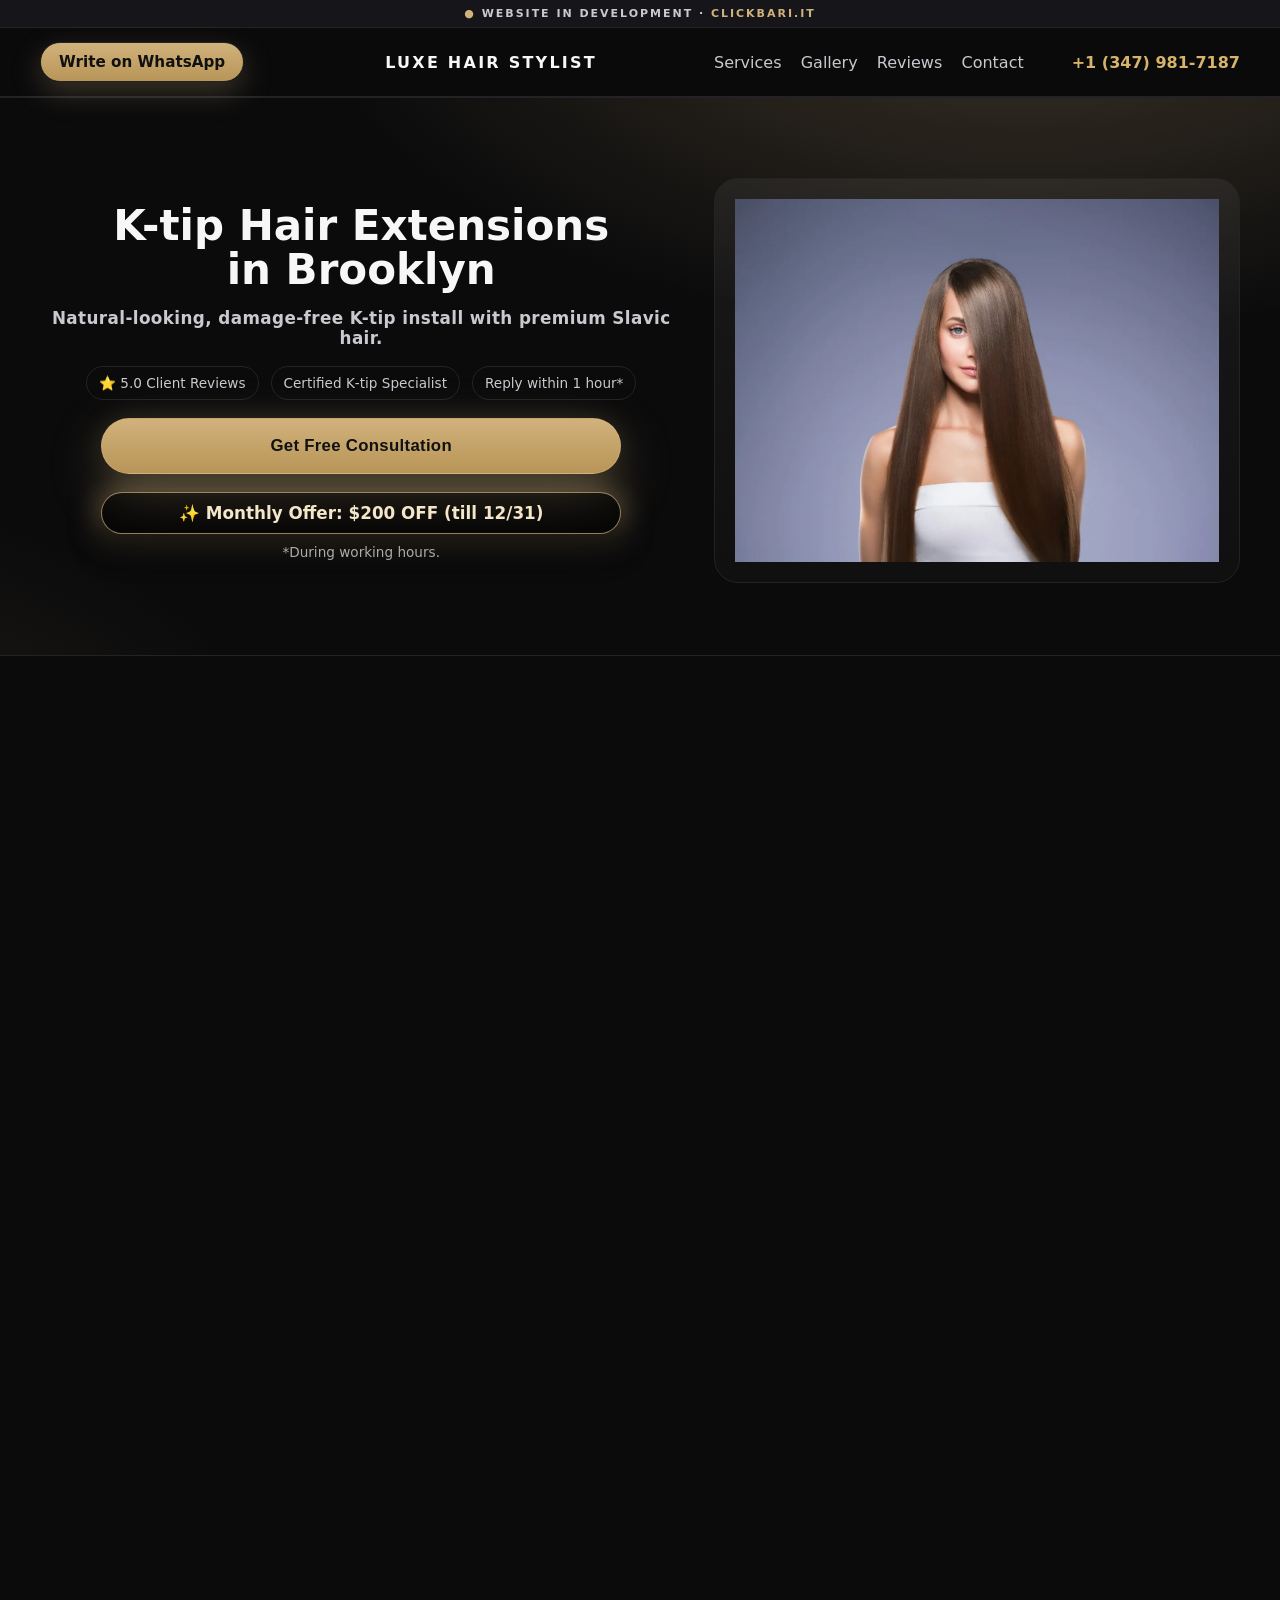
==== commit 02c8e5fb: "KTI portfolio prep: optimized images, OG image, cookies page, robots/sitemap, dev banner, form disab" ====
--- a/index.html
+++ b/index.html
@@ -12,7 +12,7 @@
 <meta content="Luxe Hair Stylist" property="og:title"/>
 <meta content="Premium hair extensions • Hair coloring • Brooklyn, NY" property="og:description"/>
 <meta content="website" property="og:type"/>
-<meta content="/assets/og-image.jpg" property="og:image"/>
+<meta content="https://ktiphairextension.com/assets/og-image.jpg" property="og:image"/>
 <meta content="#111827" name="theme-color"/>
 <link rel="preload" as="image" href="heronew123.webp" type="image/webp" fetchpriority="high" imagesrcset="heronew123.webp"/>
 <style>
@@ -1362,6 +1362,9 @@
 <!-- Google Tag Manager (noscript) -->
 <noscript><iframe height="0" src="https://www.googletagmanager.com/ns.html?id=GTM-NK37SM85" style="display:none;visibility:hidden" width="0"></iframe></noscript>
 <!-- End Google Tag Manager (noscript) -->
+<div class="dev-banner" style="background:#16161a;border-bottom:1px solid #232327;text-align:center;padding:7px 12px;font-size:11px;font-weight:700;letter-spacing:.18em;text-transform:uppercase;color:#c9c9cf;">
+<span style="color:#d1b27c;">&#9679;</span> Website in development &middot; <a href="https://clickbari.it/" target="_blank" rel="noopener" style="color:#d1b27c;">clickbari.it</a>
+</div>
 <header>
 <div class="container nav">
 <div class="insta-wrapper">
@@ -1405,7 +1408,7 @@
 <p class="promo-note-mobile" style="margin:10px 0 0; color:rgba(255,255,255,0.65); font-size:.8rem; text-align:center;">We’ll contact you within 1 hour</p>
 
 </div>
-<div class="card"><img alt="Keratin hair extensions" decoding="async" fetchpriority="high" height="960" src="heronew123.webp" width="720"/></div>
+<div class="card"><img alt="Keratin hair extensions" decoding="async" fetchpriority="high" height="900" src="heronew123.webp" width="1200"/></div>
 </div>
 </section>
 <section id="services">
@@ -1441,7 +1444,7 @@
 </div>
 </div>
 <div class="service stylist-card">
-<img alt="Your stylist" decoding="async" height="800" loading="lazy" src="stylist.webp" width="1200"/>
+<img alt="Your stylist" decoding="async" height="532" loading="lazy" src="stylist.webp" width="700"/>
 <div class="body">
 <h3>Stylist Victoria</h3>
 <p style="margin:6px 0 12px; color:rgba(255,255,255,0.75);">
@@ -1456,7 +1459,7 @@
 <a class="btn" href="#testimonials" style="width:100%; display:inline-block; text-align:center;">See Reviews</a>
 </div>
 </div>
-<div class="service benefits-card" style="display:flex;flex-direction:column;"><img alt="Prices" decoding="async" loading="lazy" src="pricesnew.webp"/>
+<div class="service benefits-card" style="display:flex;flex-direction:column;"><img alt="Premium Slavic hair extensions" decoding="async" height="800" loading="lazy" src="pricesnew.webp" width="1200"/>
 <div class="body">
 <h3>What You Get</h3>
 <div style="display:grid; gap:10px; margin-top:10px;">
@@ -1499,10 +1502,10 @@
 <h3 class="section-title">Beauty Transformations</h3>
 <p class="section-sub">Before &amp; After Results on the Stylist’s <a href="https://www.instagram.com/luxehairstylist/" rel="noopener noreferrer" style="color: var(--brand); text-decoration: underline; font-weight: 600;" target="_blank">Instagram</a></p>
 <div class="gallery">
-<img alt="Hair result 1" height="600" loading="lazy" src="photo4.webp" width="450"/>
-<img alt="Hair result 2" height="600" loading="lazy" src="photo2.webp" width="450"/>
-<img alt="Hair result 3" height="600" loading="lazy" src="photo1.webp" width="450"/>
-<img alt="Hair result 4" height="600" loading="lazy" src="photo3.webp" width="450"/>
+<img alt="Hair result 1" height="600" loading="lazy" src="photo4.webp" width="900"/>
+<img alt="Hair result 2" height="600" loading="lazy" src="photo2.webp" width="900"/>
+<img alt="Hair result 3" height="600" loading="lazy" src="photo1.webp" width="900"/>
+<img alt="Hair result 4" height="600" loading="lazy" src="photo3.webp" width="900"/>
 </div>
 </div>
 </section>
@@ -1537,7 +1540,7 @@
 </div>
 <button aria-label="Close" id="lead-modal-close" style="width:36px; height:36px; border-radius:999px; border:1px solid #2f2f3a; background:rgba(255,255,255,0.06); color:#fff; cursor:pointer;" type="button">✕</button>
 </div>
-<form action="send.php" id="hero-contact-form" method="POST" style="margin-top:14px;">
+<form action="#" id="hero-contact-form" method="POST" style="margin-top:14px;">
 <div style="display:grid; gap:12px">
 <label style="text-align:left; color:#e7e7ea; font-weight:600;">Name
           <input name="name" placeholder="Your name" required="" style="margin-top:6px; width:100%; background:#0e0e10; border:1px solid var(--border); border-radius:12px; padding:12px; color:var(--text)" type="text"/>
@@ -1655,6 +1658,16 @@
 
   form.addEventListener('submit', function (e) {
     e.preventDefault();
+    // Portfolio demo: the business is closed, so the form does not send anything.
+    var note = form.querySelector('.demo-note');
+    if (!note) {
+      note = document.createElement('p');
+      note.className = 'demo-note';
+      note.style.cssText = 'margin:0;padding:10px 12px;border:1px solid rgba(209,178,124,.45);border-radius:12px;color:#f3e6c9;font-size:.9rem;text-align:center;';
+      note.textContent = 'Online booking is currently unavailable. This website is a portfolio demo.';
+      form.querySelector('button[type=submit]').insertAdjacentElement('beforebegin', note);
+    }
+    return;
     var formData = new FormData(form);
 
     fetch(form.action, {
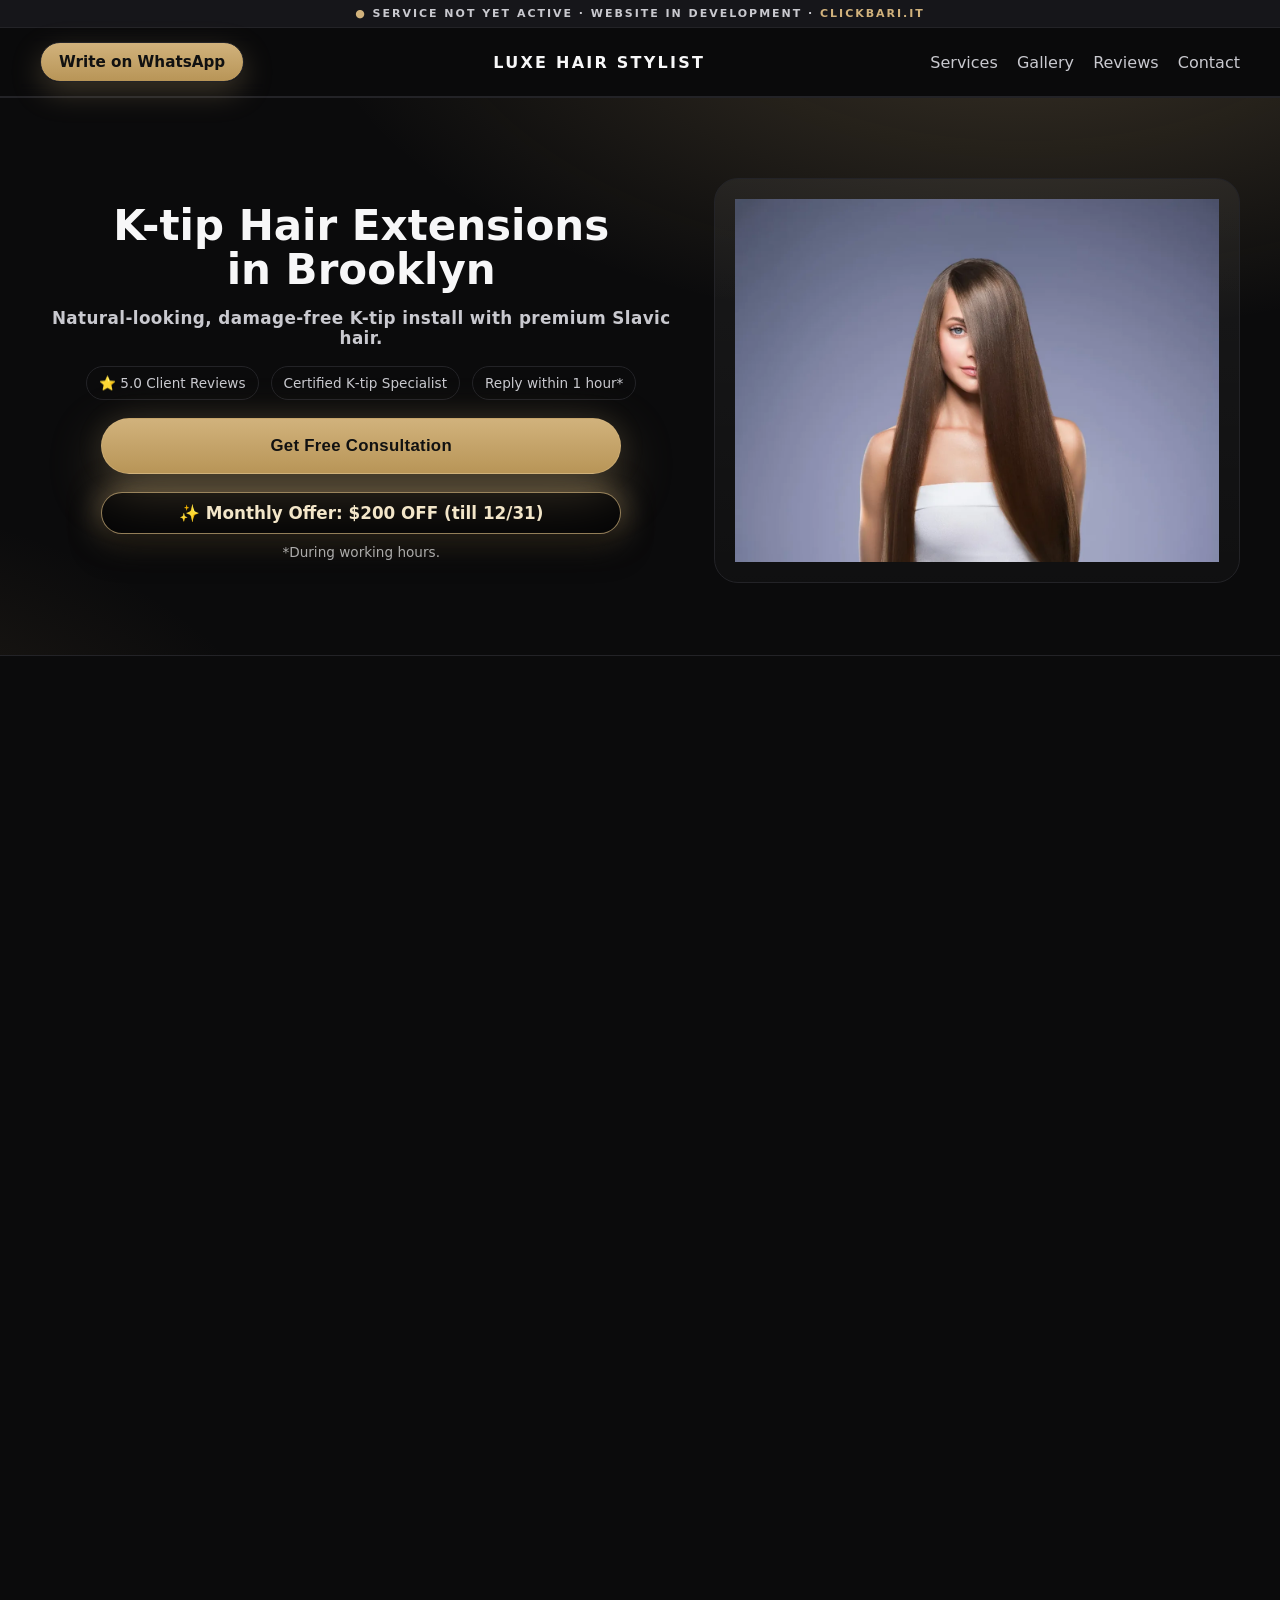
==== commit 284c6f7f: "WhatsApp di Kirill, rimosso il vecchio numero, banner «Service not yet active» Co-Authored-By: Claud" ====
--- a/index.html
+++ b/index.html
@@ -1363,12 +1363,12 @@
 <noscript><iframe height="0" src="https://www.googletagmanager.com/ns.html?id=GTM-NK37SM85" style="display:none;visibility:hidden" width="0"></iframe></noscript>
 <!-- End Google Tag Manager (noscript) -->
 <div class="dev-banner" style="background:#16161a;border-bottom:1px solid #232327;text-align:center;padding:7px 12px;font-size:11px;font-weight:700;letter-spacing:.18em;text-transform:uppercase;color:#c9c9cf;">
-<span style="color:#d1b27c;">&#9679;</span> Website in development &middot; <a href="https://clickbari.it/" target="_blank" rel="noopener" style="color:#d1b27c;">clickbari.it</a>
+<span style="color:#d1b27c;">&#9679;</span> Service not yet active<span class="dev-long"> &middot; Website in development</span> &middot; <a href="https://clickbari.it/" target="_blank" rel="noopener" style="color:#d1b27c;">clickbari.it</a>
 </div>
 <header>
 <div class="container nav">
 <div class="insta-wrapper">
-<a aria-label="Write on WhatsApp" class="insta-circle" href="https://wa.me/13479817187"></a>
+<a aria-label="Write on WhatsApp" class="insta-circle" href="https://wa.me/393805826738"></a>
 </div>
 <a aria-label="Luxe Hair Stylist home" class="brand" href="#home">
 <span aria-hidden="true" class="logo"></span>
@@ -1381,8 +1381,7 @@
 <li><a href="#testimonials">Reviews</a></li>
 <li><a href="#contact">Contact</a></li>
 </ul>
-<a class="nav-phone" href="https://wa.me/13479817187">Write on WhatsApp</a>
-<a class="header-phone" href="tel:+13479817187">+1 (347) 981-7187</a>
+<a class="nav-phone" href="https://wa.me/393805826738">Write on WhatsApp</a>
 </nav>
 </div>
 </header>
@@ -1517,7 +1516,7 @@
 <div class="contact-card">
 <ul class="contact-list">
 <li><strong>Location</strong><span><a href="https://maps.google.com/?q=167+Sands+St,+Brooklyn,+NY" target="_blank">167 Sands St, Brooklyn, NY</a></span></li>
-<li><strong>Phone</strong><span><a href="tel:+13479817187">+1 (347) 981‑7187</a></span></li>
+<li><strong>WhatsApp</strong><span><a href="https://wa.me/393805826738">Write on WhatsApp</a></span></li>
 <li><strong>Hours</strong><span>By appointment</span></li>
 </ul>
 <div style="margin-top:18px; font-size:.9rem; color:var(--sub)"><p><a href="privacy.html" rel="noopener noreferrer" target="_blank">Privacy Policy</a> | <a href="donotsell.html" rel="noopener noreferrer" target="_blank">Do Not Sell or Share My Personal Information</a> | <a href="cookies.html">Cookie Settings</a></p></div>
@@ -1549,7 +1548,7 @@
           <input name="phone" placeholder="+1 (___) ___-____" required="" style="margin-top:6px; width:100%; background:#0e0e10; border:1px solid var(--border); border-radius:12px; padding:12px; color:var(--text)" type="tel"/>
 </label>
 <button class="btn" style="font-size:1.05rem; text-align:center; justify-content:center;" type="submit">Send</button>
-<a class="btn secondary" href="https://wa.me/13479817187" style="justify-content:center; width:100%;">Or write on WhatsApp</a>
+<a class="btn secondary" href="https://wa.me/393805826738" style="justify-content:center; width:100%;">Or write on WhatsApp</a>
 <p style="margin:0; font-size:0.8rem; color:rgba(255,255,255,0.65);">No spam. We only use your contact to respond to your request.</p>
 </div>
 </form>
@@ -1702,6 +1701,7 @@
 </script>
 
 <style>
+@media (max-width: 600px){ .dev-banner .dev-long{display:none;} }
 /* === FIX: show promo note ONLY on mobile === */
 @media (min-width: 769px){
   .promo-note-mobile{display:none !important;}
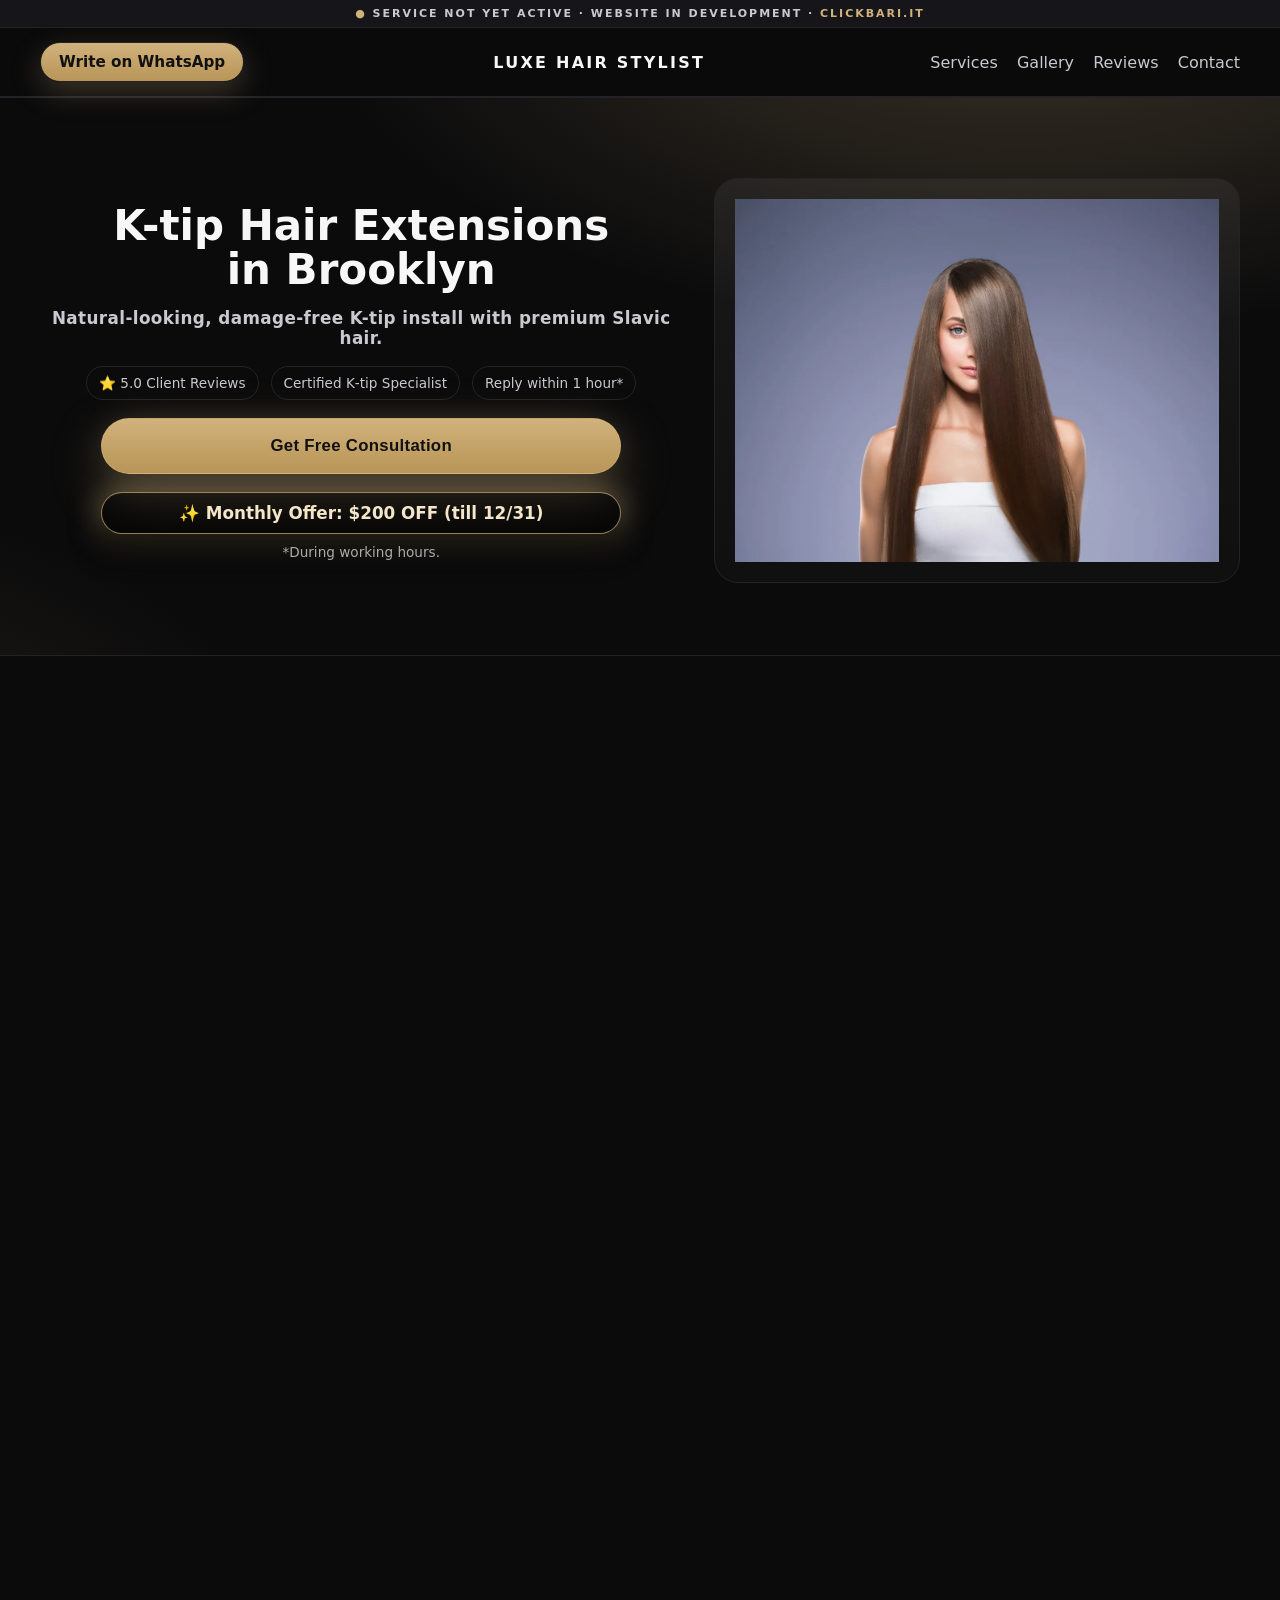
==== commit b7c2bbc4: "Banner dentro l'header sticky: resta visibile durante lo scroll Co-Authored-By: Claude Opus 5.5 <nor" ====
--- a/index.html
+++ b/index.html
@@ -1362,10 +1362,10 @@
 <!-- Google Tag Manager (noscript) -->
 <noscript><iframe height="0" src="https://www.googletagmanager.com/ns.html?id=GTM-NK37SM85" style="display:none;visibility:hidden" width="0"></iframe></noscript>
 <!-- End Google Tag Manager (noscript) -->
+<header>
 <div class="dev-banner" style="background:#16161a;border-bottom:1px solid #232327;text-align:center;padding:7px 12px;font-size:11px;font-weight:700;letter-spacing:.18em;text-transform:uppercase;color:#c9c9cf;">
 <span style="color:#d1b27c;">&#9679;</span> Service not yet active<span class="dev-long"> &middot; Website in development</span> &middot; <a href="https://clickbari.it/" target="_blank" rel="noopener" style="color:#d1b27c;">clickbari.it</a>
 </div>
-<header>
 <div class="container nav">
 <div class="insta-wrapper">
 <a aria-label="Write on WhatsApp" class="insta-circle" href="https://wa.me/393805826738"></a>
@@ -1539,7 +1539,10 @@
 </div>
 <button aria-label="Close" id="lead-modal-close" style="width:36px; height:36px; border-radius:999px; border:1px solid #2f2f3a; background:rgba(255,255,255,0.06); color:#fff; cursor:pointer;" type="button">✕</button>
 </div>
-<form action="#" id="hero-contact-form" method="POST" style="margin-top:14px;">
+<form action="https://formspree.io/f/mlgkbbkv" id="hero-contact-form" method="POST" style="margin-top:14px;">
+<input type="hidden" name="_subject" value="Nuova richiesta — KTip (ktiphairextension.com)"/>
+<input type="hidden" name="sito" value="KTip — ktiphairextension.com"/>
+<input type="text" name="_gotcha" tabindex="-1" autocomplete="off" aria-hidden="true" style="position:absolute;left:-9999px;width:1px;height:1px;opacity:0"/>
 <div style="display:grid; gap:12px">
 <label style="text-align:left; color:#e7e7ea; font-weight:600;">Name
           <input name="name" placeholder="Your name" required="" style="margin-top:6px; width:100%; background:#0e0e10; border:1px solid var(--border); border-radius:12px; padding:12px; color:var(--text)" type="text"/>
@@ -1558,7 +1561,7 @@
 <div id="success-modal" style="position:fixed; inset:0; background:rgba(0,0,0,0.55); display:none; align-items:center; justify-content:center; z-index:9999; padding:18px;">
 <div style="background:#111217; border-radius:20px; padding:24px 22px; max-width:320px; width:100%; border:1px solid #262630; box-shadow:0 18px 45px rgba(0,0,0,0.6); text-align:center;">
 <h2 style="margin:0 0 10px; font-size:1.1rem; font-weight:600;">Thank you!</h2>
-<p style="margin:0 0 18px; font-size:0.95rem; color:#d1d1d6;">Our stylist will contact you shortly to confirm the details.</p>
+<p style="margin:0 0 18px; font-size:0.95rem; color:#d1d1d6;">We'll get back to you shortly.</p>
 <button id="success-modal-close" style="padding:0.65rem 1.3rem; border-radius:999px; border:1px solid #3a3a44; background:#f5e0b8; color:#111; font-weight:600; cursor:pointer;" type="button">Close</button>
 </div>
 </div>
@@ -1657,21 +1660,14 @@
 
   form.addEventListener('submit', function (e) {
     e.preventDefault();
-    // Portfolio demo: the business is closed, so the form does not send anything.
-    var note = form.querySelector('.demo-note');
-    if (!note) {
-      note = document.createElement('p');
-      note.className = 'demo-note';
-      note.style.cssText = 'margin:0;padding:10px 12px;border:1px solid rgba(209,178,124,.45);border-radius:12px;color:#f3e6c9;font-size:.9rem;text-align:center;';
-      note.textContent = 'Online booking is currently unavailable. This website is a portfolio demo.';
-      form.querySelector('button[type=submit]').insertAdjacentElement('beforebegin', note);
-    }
-    return;
     var formData = new FormData(form);
 
+    var submitBtn = form.querySelector('button[type=submit]');
+    if (submitBtn) { submitBtn.disabled = true; submitBtn.textContent = 'Sending…'; }
     fetch(form.action, {
       method: 'POST',
-      body: formData
+      body: formData,
+      headers: { 'Accept': 'application/json' }
     }).then(function (response) {
       if (!response.ok) throw new Error('Network error');
       return response.text();
@@ -1684,8 +1680,16 @@
         window.dataLayer.push({ event: 'form_success' });
       }
     }).catch(function () {
-      closeLeadModal();
-      openSuccessModal();
+      var err = form.querySelector('.form-error');
+      if (!err) {
+        err = document.createElement('p');
+        err.className = 'form-error';
+        err.style.cssText = 'margin:0;padding:10px 12px;border:1px solid rgba(255,120,120,.5);border-radius:12px;color:#ffd6d6;font-size:.9rem;text-align:center;';
+        err.textContent = 'Something went wrong. Please write us on WhatsApp.';
+        submitBtn.insertAdjacentElement('beforebegin', err);
+      }
+    }).finally(function () {
+      if (submitBtn) { submitBtn.disabled = false; submitBtn.textContent = 'Send'; }
     });
   });
 });
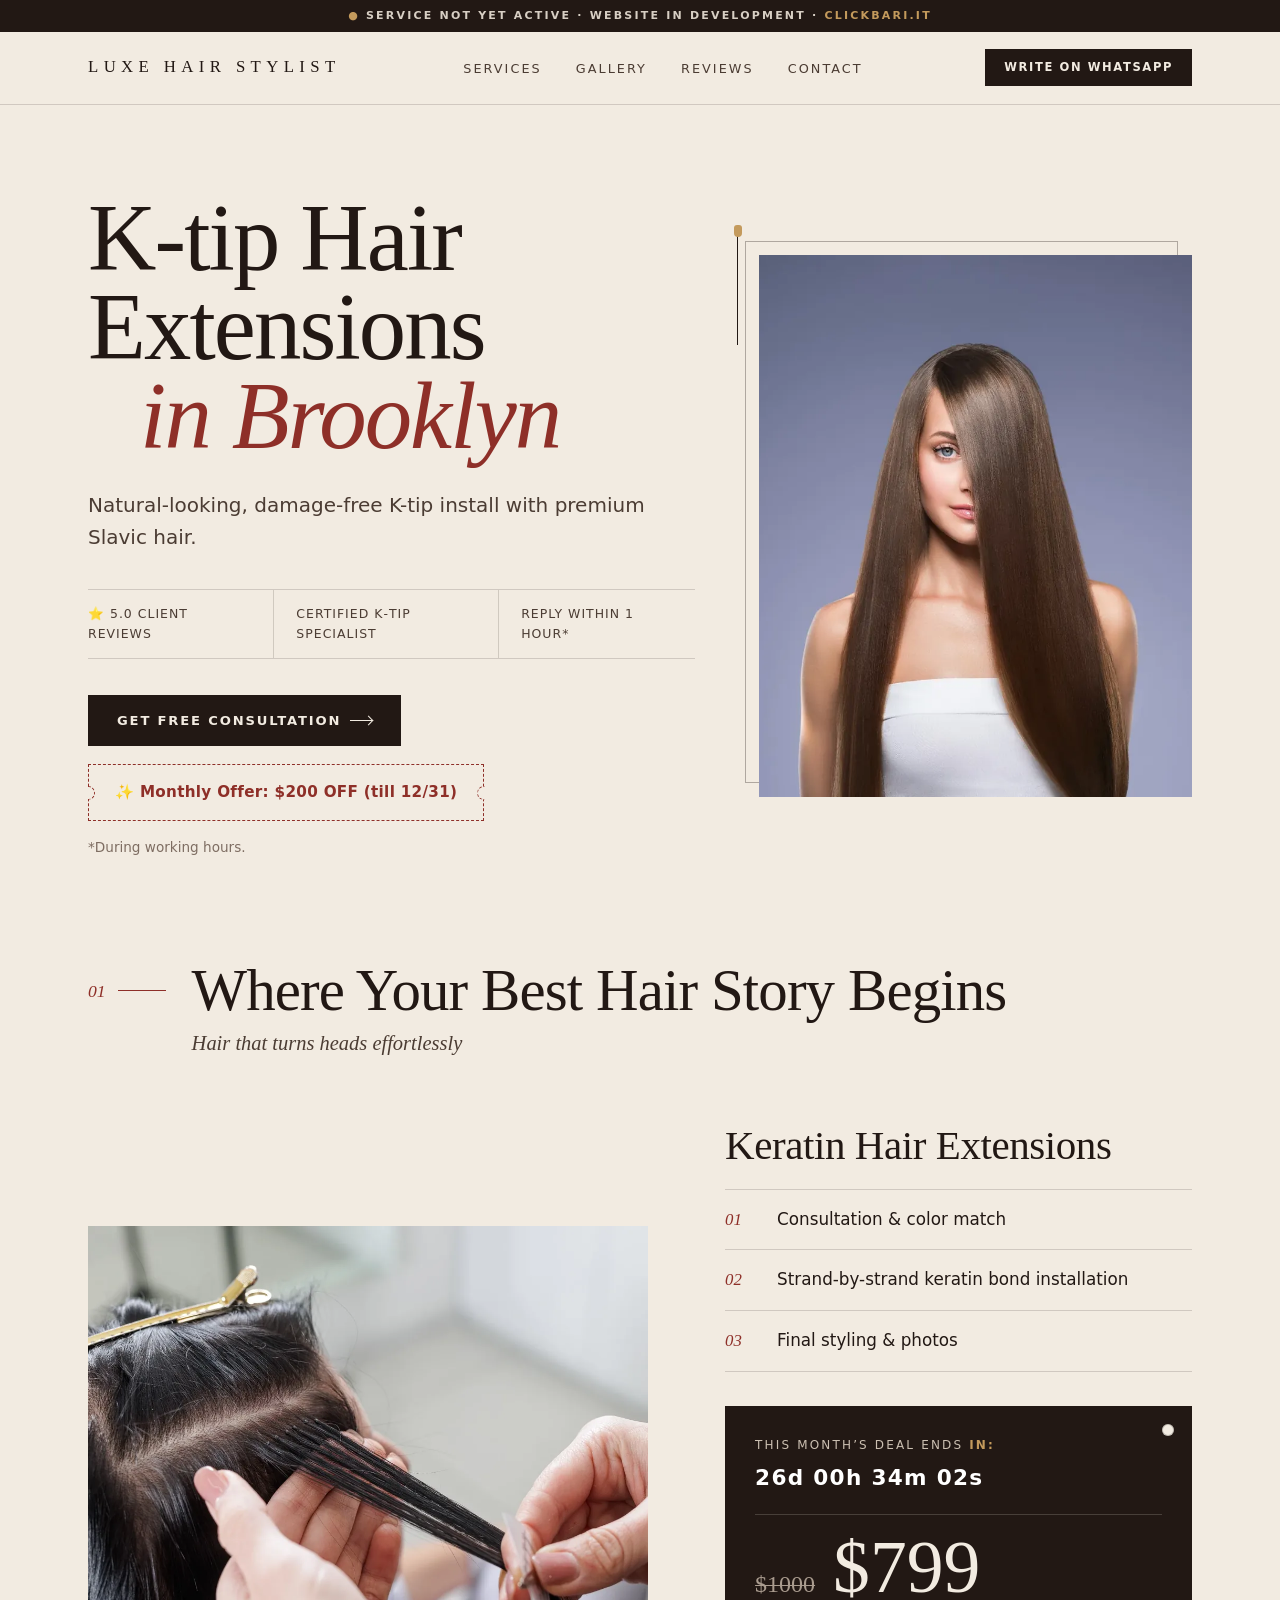
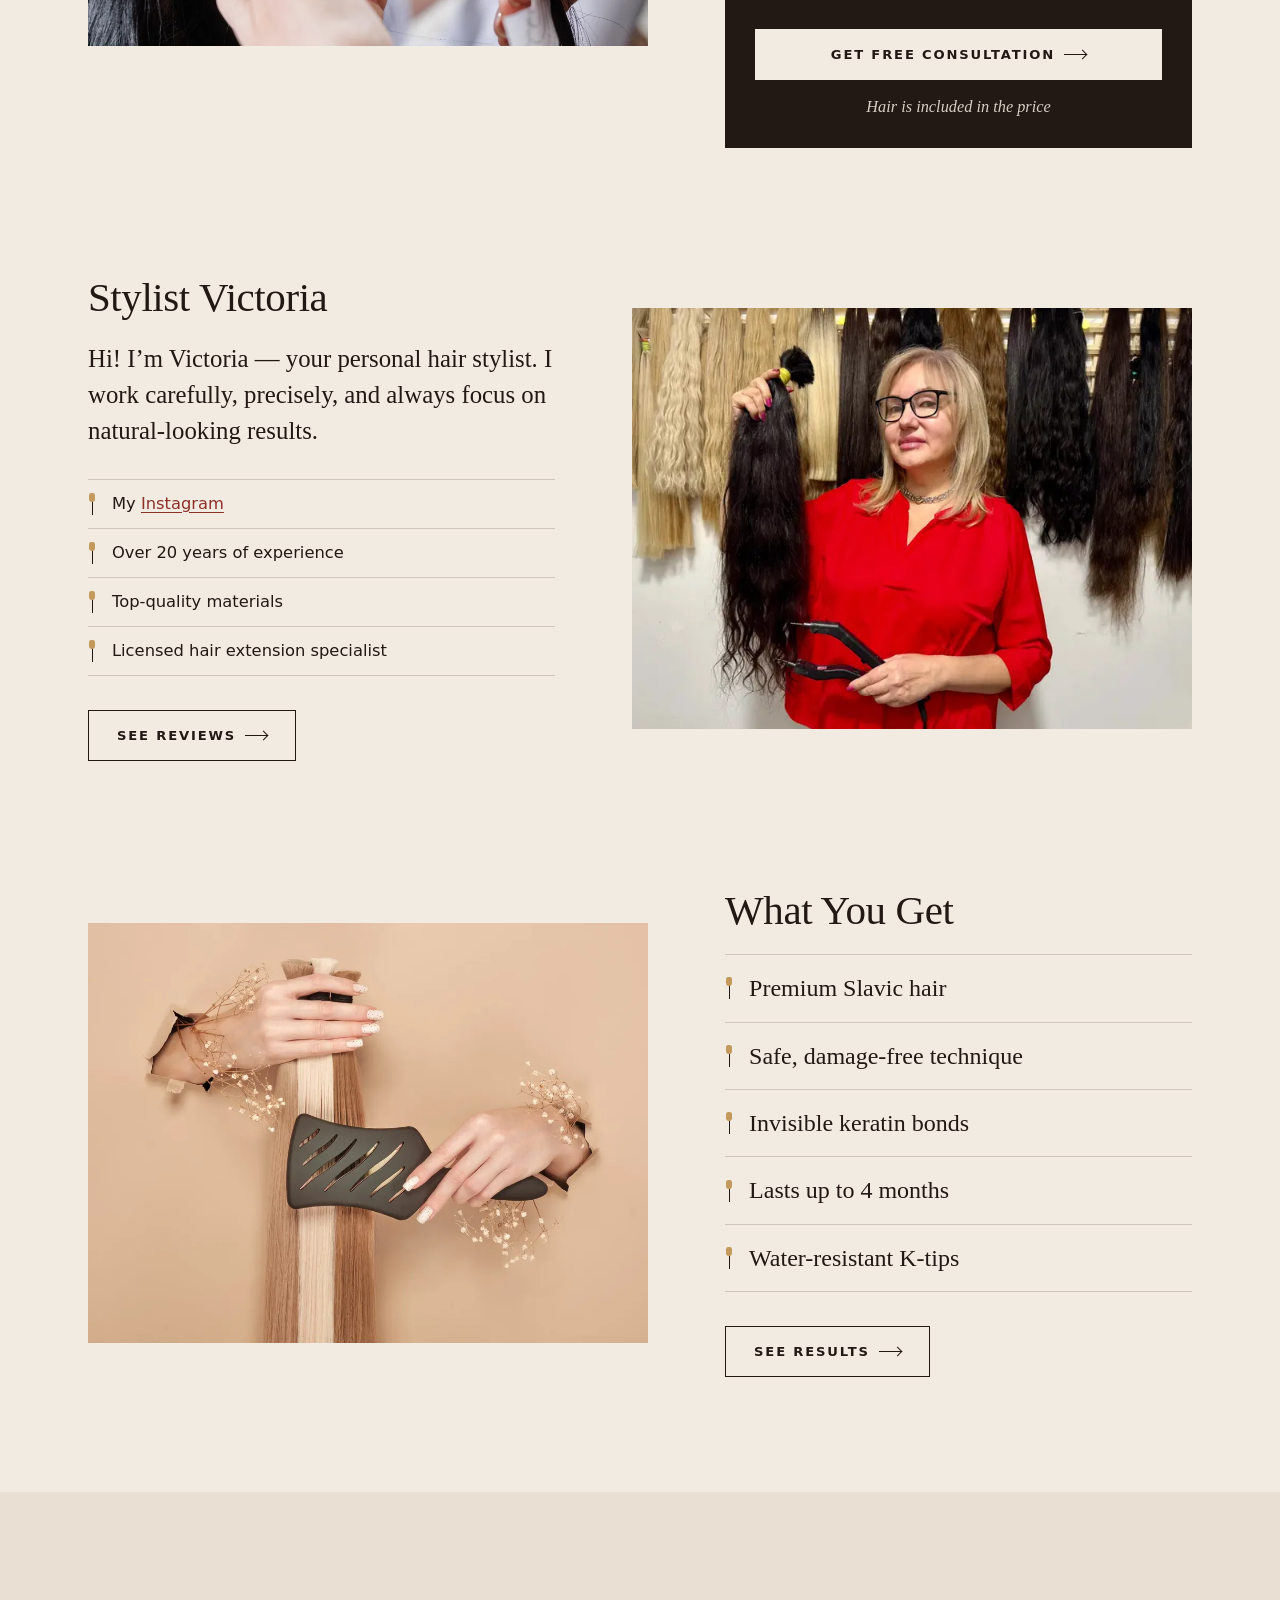
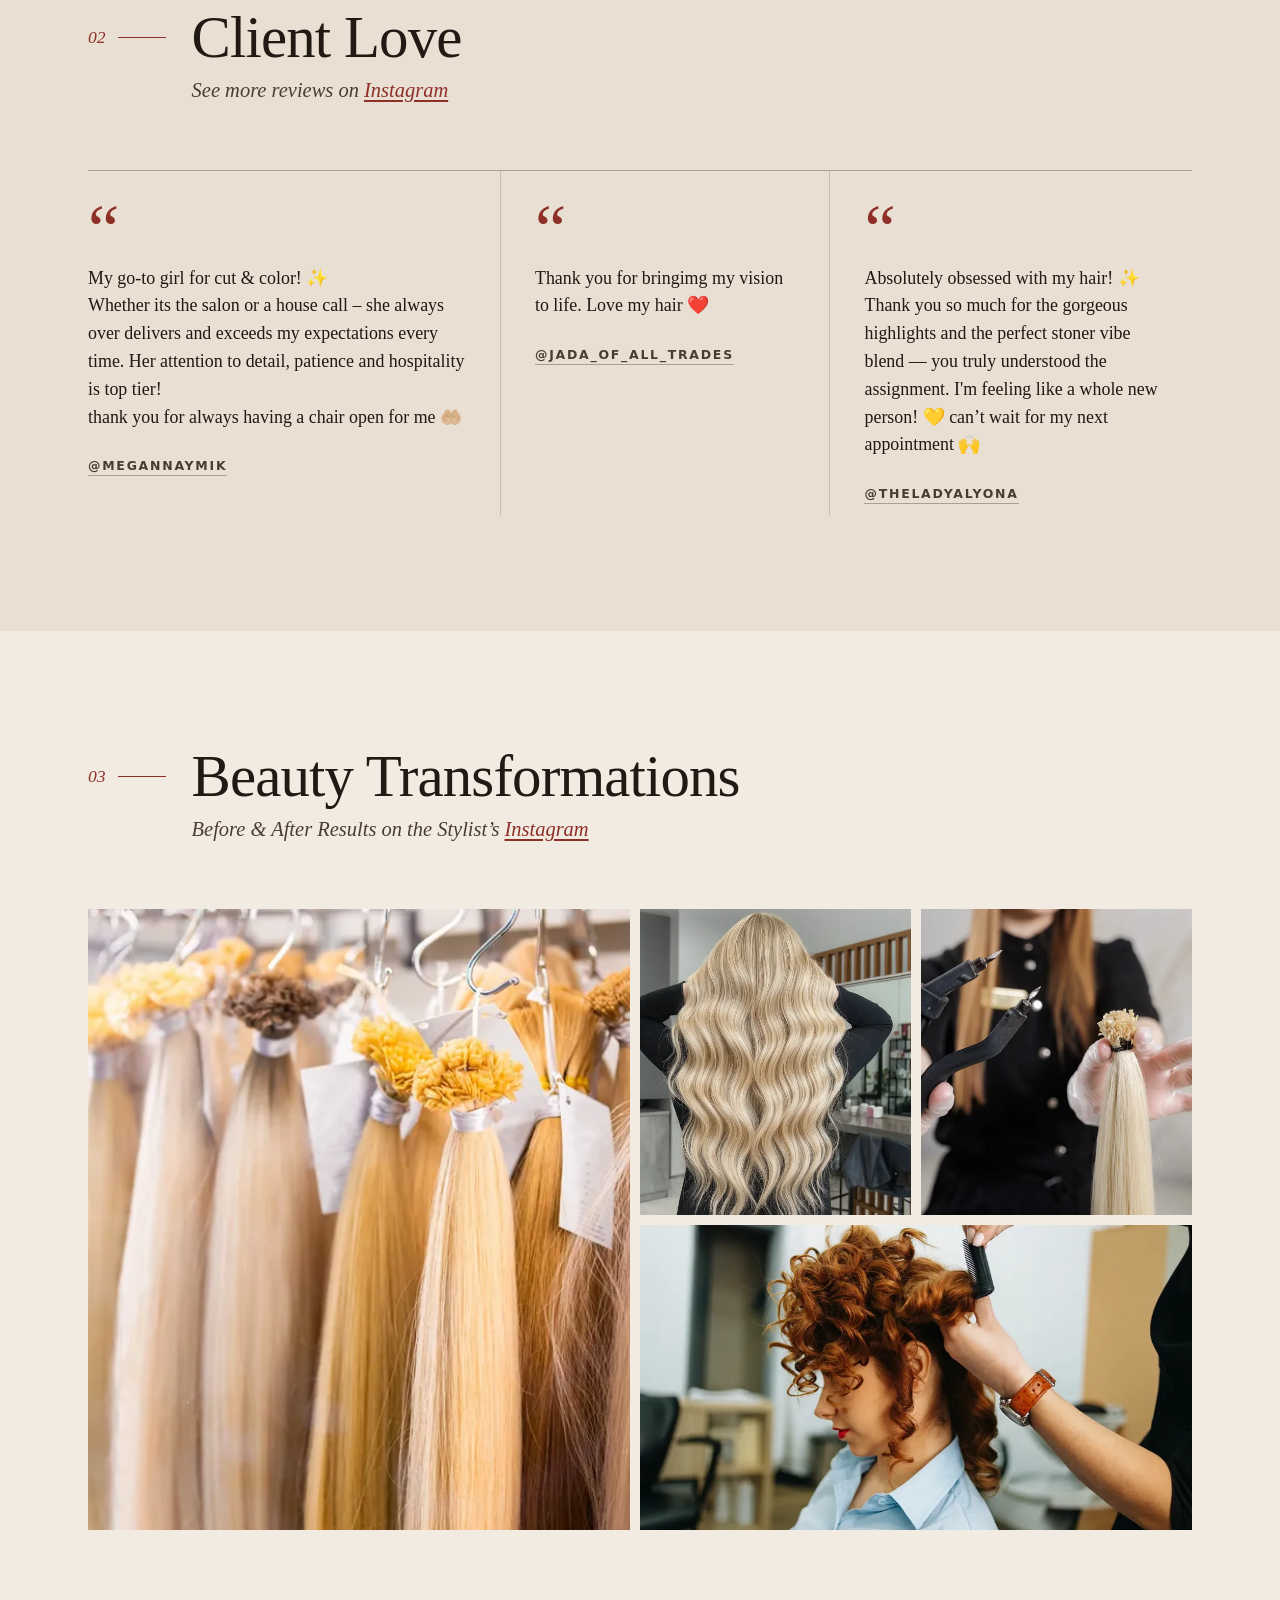
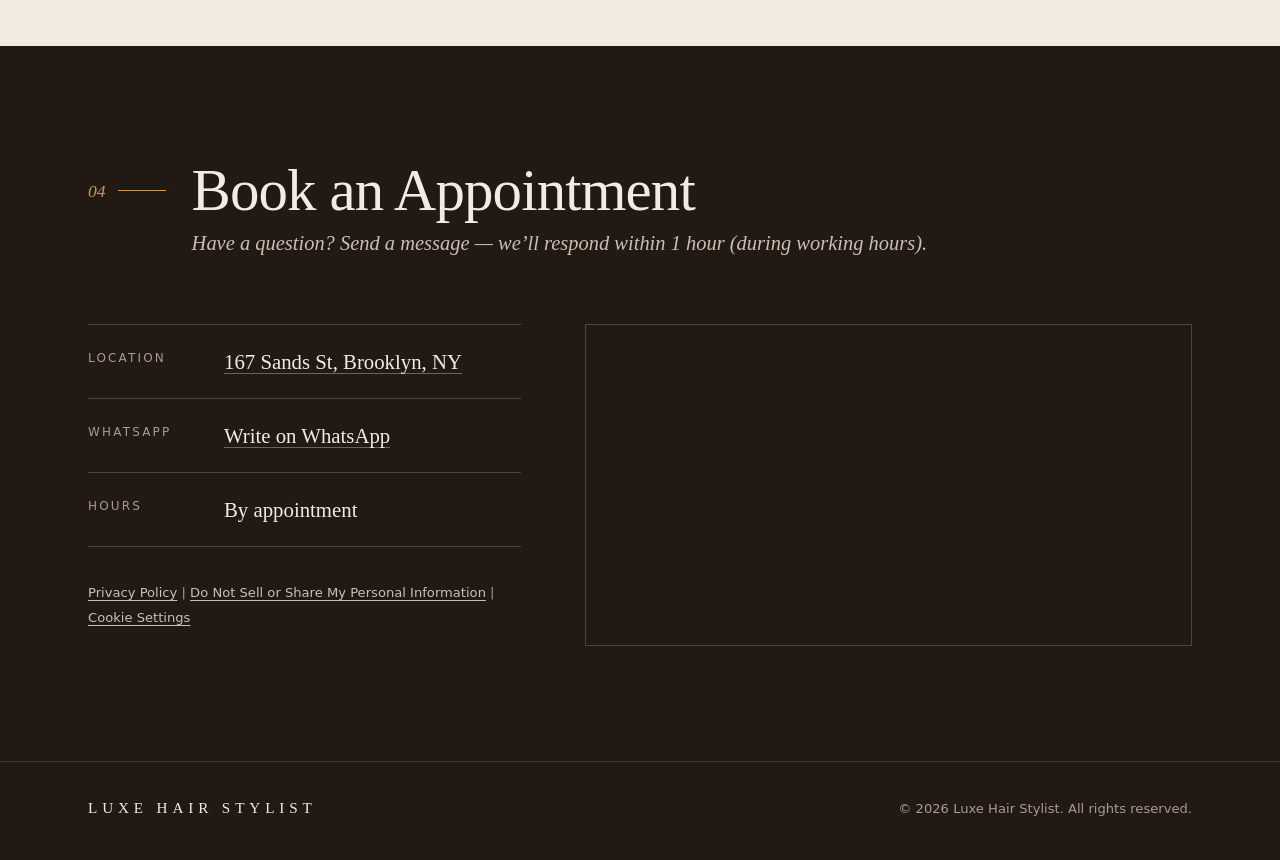
==== commit 9b94ebfc: "Restyling online: nuova index (stile editoriale), GTM mantenuto, canonical; rimossa /preview/ Co-Aut" ====
--- a/index.html
+++ b/index.html
@@ -1,1719 +1,528 @@
 <!DOCTYPE html>
-
 <html lang="en">
 <head>
 <!-- Google Tag Manager -->
 <script>(function(w,d,s,l,i){w[l]=w[l]||[];w[l].push({'gtm.start': new Date().getTime(),event:'gtm.js'});var f=d.getElementsByTagName(s)[0], j=d.createElement(s),dl=l!='dataLayer'?'&l='+l:'';j.async=true;j.src='https://www.googletagmanager.com/gtm.js?id='+i+dl;f.parentNode.insertBefore(j,f);})(window,document,'script','dataLayer','GTM-NK37SM85');</script>
 <!-- End Google Tag Manager -->
 <meta charset="utf-8"/>
-<meta content="width=device-width, initial-scale=1" name="viewport"/>
+<meta name="viewport" content="width=device-width, initial-scale=1"/>
+<link rel="canonical" href="https://ktiphairextension.com/"/>
 <title>Luxe Hair Stylist — Premium Hair Extensions &amp; Color in Brooklyn</title>
-<meta content="Premium hair extensions and complete salon services in Brooklyn, NY. Personalized care by Victoria. Book your consultation today." name="description"/>
-<meta content="Luxe Hair Stylist" property="og:title"/>
-<meta content="Premium hair extensions • Hair coloring • Brooklyn, NY" property="og:description"/>
-<meta content="website" property="og:type"/>
-<meta content="https://ktiphairextension.com/assets/og-image.jpg" property="og:image"/>
-<meta content="#111827" name="theme-color"/>
-<link rel="preload" as="image" href="heronew123.webp" type="image/webp" fetchpriority="high" imagesrcset="heronew123.webp"/>
+<meta name="description" content="Premium hair extensions and complete salon services in Brooklyn, NY. Personalized care by Victoria. Book your consultation today."/>
+<meta property="og:title" content="Luxe Hair Stylist"/>
+<meta property="og:description" content="Premium hair extensions • Hair coloring • Brooklyn, NY"/>
+<meta property="og:type" content="website"/>
+<meta property="og:image" content="https://ktiphairextension.com/assets/og-image.jpg"/>
+<meta name="theme-color" content="#F2EBE1"/>
+<link rel="icon" href="/favicon.png"/>
+<link rel="preload" href="/fonts/bodoni-moda-latin-400-normal.woff2" as="font" type="font/woff2" crossorigin/>
+<link rel="preload" href="/fonts/hanken-grotesk-latin-400-normal.woff2" as="font" type="font/woff2" crossorigin/>
+<link rel="preload" as="image" href="/heronew123.webp" fetchpriority="high"/>
 <style>
-
-@media (max-width: 768px) {
-  .header-phone {
-    display: none !important;
-  }
+@font-face{font-family:'Bodoni Moda';font-weight:400;font-style:normal;font-display:swap;src:url(/fonts/bodoni-moda-latin-400-normal.woff2) format('woff2')}
+@font-face{font-family:'Bodoni Moda';font-weight:400;font-style:italic;font-display:swap;src:url(/fonts/bodoni-moda-latin-400-italic.woff2) format('woff2')}
+@font-face{font-family:'Bodoni Moda';font-weight:500;font-style:normal;font-display:swap;src:url(/fonts/bodoni-moda-latin-500-normal.woff2) format('woff2')}
+@font-face{font-family:'Bodoni Moda';font-weight:500;font-style:italic;font-display:swap;src:url(/fonts/bodoni-moda-latin-500-italic.woff2) format('woff2')}
+@font-face{font-family:'Hanken Grotesk';font-weight:400;font-display:swap;src:url(/fonts/hanken-grotesk-latin-400-normal.woff2) format('woff2')}
+@font-face{font-family:'Hanken Grotesk';font-weight:500;font-display:swap;src:url(/fonts/hanken-grotesk-latin-500-normal.woff2) format('woff2')}
+@font-face{font-family:'Hanken Grotesk';font-weight:600;font-display:swap;src:url(/fonts/hanken-grotesk-latin-600-normal.woff2) format('woff2')}
+
+:root{
+  --paper:#F2EBE1;
+  --paper-2:#E9DFD2;
+  --card:#FAF6F0;
+  --ink:#221814;
+  --ink-2:#4B3C33;
+  --mute:#7E6D62;
+  --line:rgba(34,24,20,.16);
+  --line-strong:rgba(34,24,20,.32);
+  --accent:#8E2F28;      /* oxblood */
+  --bond:#C49A5C;        /* keratin bond amber */
+  --serif:'Bodoni Moda','Bodoni 72',Didot,Georgia,serif;
+  --sans:'Hanken Grotesk',system-ui,-apple-system,'Segoe UI',Roboto,Arial,sans-serif;
+  --wrap:1200px;
+  --gutter:clamp(20px,4vw,48px);
+  --ease:cubic-bezier(.2,.7,.2,1);
 }
-
-    :root{
-      --bg:#0b0b0c; --muted:#141416; --text:#f7f7f8; --sub:#c9c9cf; --brand:#d1b27c; --brand-2:#b89557; --card:#121214; --border:#232327; --accent:#f3e6c9;
-    }
-    *{box-sizing:border-box}
-    html,body{margin:0; padding:0; font-family:Inter,system-ui,-apple-system,Segoe UI,Roboto,Helvetica,Arial,ui-sans-serif; color:var(--text); background:var(--bg);}
-    a{color:inherit; text-decoration:none}
-    img{max-width:100%; height:auto; display:block}
-    .container{max-width:1200px; margin:0 auto; padding:0 20px}
-    .btn{display:inline-flex; align-items:center; gap:.6rem; padding:.9rem 1.2rem; border-radius:999px; font-weight:600; border:1px solid var(--border); background:linear-gradient(180deg,var(--brand),var(--brand-2)); color:#111; box-shadow:0 10px 30px rgba(209,178,124,.25)}
-    .btn.secondary{background:transparent; color:var(--text); border:1px solid var(--border)}
-    header{position:sticky; top:0; z-index:50; backdrop-filter:saturate(140%) blur(8px); background:rgba(11,11,12,.6); border-bottom:1px solid var(--border)}
-    .nav{position:relative; display:flex; align-items:center; justify-content:space-between; padding:14px 0}
-    .brand{display:flex; align-items:center; gap:.75rem}
-    .brand .logo{width:36px; height:36px; border-radius:50%; background:radial-gradient(circle at 30% 30%,var(--brand) 0%,var(--brand-2) 60%,#8a6a33 100%); border:1px solid rgba(255,255,255,.15)}
-    .brand h1{font-size:1rem; letter-spacing:.14em; text-transform:uppercase; margin:0}
-    nav{display:flex; align-items:center; gap:1.5rem;}
-    nav ul{display:flex; gap:1.2rem; list-style:none; margin:0; padding:0}
-    nav a{color:var(--sub)}
-    nav a:hover{color:var(--text)}
-    .nav-phone{
-      display:none;
-      font-weight:600;
-      font-size:.9rem;
-      padding:.6rem 1rem;
-      border-radius:999px;
-      border:1px solid var(--border);
-      background:rgba(0,0,0,.3);
-      color:var(--text);
-      white-space:nowrap;
-    }
-    
-    /* Hero */
-    .hero{position:relative; overflow:hidden;}
-    .hero .inner{display:grid; grid-template-columns:1.1fr .9fr; gap:32px; align-items:center; padding:36px 0 28px}
-    .hero h2{font-size:clamp(24px,4vw,42px); line-height:1.05; margin:.2rem 0 1rem}
-    .hero p{color:var(--sub); font-size:1.05rem}
-    .hero .card{background:linear-gradient(180deg,rgba(255,255,255,.06),rgba(255,255,255,.02)); border:1px solid var(--border); border-radius:24px; padding:20px}
-    .hero .bg{position:absolute; inset:-10%; background:radial-gradient(1200px 600px at 75% -10%, rgba(209,178,124,.25), transparent 60%), radial-gradient(1000px 600px at -10% 120%, rgba(146,117,76,.25), transparent 60%)}
-    /* Badges */
-    .badges{display:flex; gap:12px; flex-wrap:wrap; margin-top:18px}
-    .badge{border:1px solid var(--border); color:var(--sub); padding:8px 12px; border-radius:999px; font-size:.85rem}
-    /* Sections */
-    section{padding:44px 0; border-top:1px solid var(--border)}
-    .section-title{font-size:clamp(22px,3.2vw,36px); margin:0 0 10px}
-    .section-sub{color:var(--sub); max-width:65ch}
-    /* Services */
-
-@media (max-width: 768px){
-  .mobile-hide{
-    display:none !important;
-  }
+*,*::before,*::after{box-sizing:border-box}
+html{scroll-behavior:smooth;-webkit-text-size-adjust:100%}
+body{margin:0;background:var(--paper);color:var(--ink);font-family:var(--sans);font-size:17px;line-height:1.6;-webkit-font-smoothing:antialiased}
+img{display:block;max-width:100%;height:auto}
+a{color:inherit}
+:focus-visible{outline:2px solid var(--accent);outline-offset:3px}
+.wrap{max-width:var(--wrap);margin:0 auto;padding:0 var(--gutter)}
+section[id]{scroll-margin-top:110px}
+
+/* ── K-tip strand: the signature mark (a hair strand with its keratin bond) ── */
+.strand{display:inline-block;position:relative;width:8px;height:22px;flex:none;vertical-align:-5px}
+.strand::before{content:"";position:absolute;left:3.5px;top:7px;bottom:0;width:1px;background:var(--ink)}
+.strand::after{content:"";position:absolute;left:1px;top:0;width:6px;height:9px;border-radius:3px 3px 4px 4px;background:var(--bond)}
+
+/* ── Buttons ── */
+.btn{display:inline-flex;align-items:center;justify-content:center;gap:.7em;font:600 .82rem/1 var(--sans);letter-spacing:.14em;text-transform:uppercase;text-decoration:none;padding:18px 28px;border:1px solid var(--ink);background:var(--ink);color:var(--paper);cursor:pointer;border-radius:0;transition:background .25s var(--ease),color .25s var(--ease),border-color .25s}
+.btn:hover{background:var(--accent);border-color:var(--accent)}
+.btn .arr{display:inline-block;width:22px;height:1px;background:currentColor;position:relative;transition:width .25s var(--ease)}
+.btn .arr::after{content:"";position:absolute;right:0;top:-3px;width:7px;height:7px;border-top:1px solid currentColor;border-right:1px solid currentColor;transform:rotate(45deg)}
+.btn:hover .arr{width:30px}
+.btn-line{background:transparent;color:var(--ink)}
+.btn-line:hover{background:var(--ink);color:var(--paper);border-color:var(--ink)}
+.btn-paper{background:var(--paper);color:var(--ink);border-color:var(--paper)}
+.btn-paper:hover{background:var(--bond);border-color:var(--bond);color:var(--ink)}
+
+/* ── Header ── */
+.site-header{position:sticky;top:0;z-index:50;background:rgba(242,235,225,.92);backdrop-filter:blur(10px);-webkit-backdrop-filter:blur(10px);border-bottom:1px solid var(--line)}
+.dev-banner{background:var(--ink);color:#d8cfc4;text-align:center;padding:7px 12px;font-size:11px;font-weight:600;letter-spacing:.2em;text-transform:uppercase}
+.dev-banner a{color:var(--bond);text-decoration:none}
+.dev-banner .dot{color:var(--bond)}
+.nav{display:flex;align-items:center;justify-content:space-between;gap:24px;height:72px}
+.wordmark{font-family:var(--serif);font-weight:500;font-size:1.05rem;letter-spacing:.32em;text-decoration:none;white-space:nowrap}
+.nav ul{display:flex;gap:34px;list-style:none;margin:0;padding:0}
+.nav ul a{font-size:.8rem;font-weight:500;letter-spacing:.16em;text-transform:uppercase;text-decoration:none;color:var(--ink-2);position:relative;padding:6px 0}
+.nav ul a::after{content:"";position:absolute;left:0;right:100%;bottom:0;height:1px;background:var(--accent);transition:right .3s var(--ease)}
+.nav ul a:hover{color:var(--ink)}
+.nav ul a:hover::after{right:0}
+.nav .btn{padding:12px 18px;font-size:.72rem}
+
+/* ── Hero ── */
+.hero{padding:clamp(40px,7vw,96px) 0 clamp(56px,8vw,110px)}
+.hero-grid{display:grid;grid-template-columns:minmax(0,7fr) minmax(0,5fr);gap:clamp(32px,5vw,80px);align-items:center}
+.hero h1{font-family:var(--serif);font-weight:400;font-size:clamp(3rem,7.4vw,6.6rem);line-height:.94;letter-spacing:-.02em;margin:0}
+.hero h1 em{display:block;font-style:italic;color:var(--accent);padding-left:.55em}
+.hero .lede{font-size:clamp(1.05rem,1.6vw,1.25rem);color:var(--ink-2);max-width:30em;margin:28px 0 0}
+.badges{display:grid;grid-template-columns:repeat(3,auto);justify-content:start;margin:36px 0 0;border-top:1px solid var(--line);border-bottom:1px solid var(--line)}
+.badge{padding:14px 22px;font-size:.78rem;font-weight:500;letter-spacing:.08em;text-transform:uppercase;color:var(--ink-2);display:flex;align-items:center;gap:10px}
+.badge:first-child{padding-left:0}
+.badge+.badge{border-left:1px solid var(--line)}
+.hero-actions{display:flex;flex-wrap:wrap;align-items:center;gap:18px 22px;margin-top:36px}
+.ticket{position:relative;display:inline-block;text-decoration:none;color:var(--accent);font-weight:600;font-size:.95rem;letter-spacing:.02em;padding:15px 26px;border:1px dashed var(--accent);background:transparent;transition:background .25s,color .25s}
+.ticket::before,.ticket::after{content:"";position:absolute;top:50%;width:14px;height:14px;margin-top:-7px;border-radius:50%;background:var(--paper);border:1px dashed var(--accent)}
+.ticket::before{left:-8px;clip-path:inset(0 0 0 50%)}
+.ticket::after{right:-8px;clip-path:inset(0 50% 0 0)}
+.ticket:hover{background:var(--accent);color:var(--paper)}
+.hero .note{margin:16px 0 0;font-size:.85rem;color:var(--mute)}
+.note-m{display:none}
+.hero-figure{position:relative;margin:0}
+.hero-figure .frame{position:relative;aspect-ratio:4/5;overflow:hidden;background:var(--paper-2)}
+.hero-figure img{width:100%;height:100%;object-fit:cover;object-position:50% 30%}
+.hero-figure::before{content:"";position:absolute;inset:-14px 14px 14px -14px;border:1px solid var(--line-strong);z-index:-1}
+.hero-figure .hang{position:absolute;left:-26px;top:-30px;display:flex;flex-direction:column;align-items:center}
+.hero-figure .hang .strand{height:120px;width:10px}
+.hero-figure .hang .strand::after{width:8px;height:12px;left:1px}
+.hero-figure .hang .strand::before{left:4.5px}
+
+/* ── Section heads ── */
+.sec{padding:clamp(64px,9vw,128px) 0}
+.sec-head{display:grid;grid-template-columns:auto 1fr;gap:6px 26px;align-items:end;margin-bottom:clamp(36px,5vw,64px)}
+.sec-no{font-family:var(--serif);font-style:italic;font-size:1.1rem;color:var(--accent);grid-row:span 2;align-self:start;padding-top:.9em;display:flex;align-items:center;gap:12px}
+.sec-no::after{content:"";width:48px;height:1px;background:var(--accent)}
+.sec-title{font-family:var(--serif);font-weight:400;font-size:clamp(2.2rem,4.6vw,3.8rem);line-height:1.02;letter-spacing:-.015em;margin:0}
+.sec-sub{font-family:var(--serif);font-style:italic;font-size:clamp(1.05rem,1.6vw,1.3rem);color:var(--ink-2);margin:0}
+.sec-sub a{color:var(--accent);text-underline-offset:3px}
+
+/* ── Feature rows (service / stylist / benefits) ── */
+.row{display:grid;grid-template-columns:minmax(0,6fr) minmax(0,5fr);gap:clamp(32px,6vw,96px);align-items:center}
+.row + .row{margin-top:clamp(72px,10vw,140px)}
+.row.flip{grid-template-columns:minmax(0,5fr) minmax(0,6fr)}
+.row.flip .row-media{order:2}
+.row-media{position:relative;margin:0}
+.row-media img{width:100%;aspect-ratio:4/3;object-fit:cover}
+.row-media figcaption{position:absolute;right:0;bottom:-1px;background:var(--paper);padding:10px 0 0 16px;font-family:var(--serif);font-style:italic;font-size:.95rem;color:var(--mute)}
+.row h3{font-family:var(--serif);font-weight:400;font-size:clamp(1.9rem,3.2vw,2.7rem);line-height:1.05;margin:0 0 22px;letter-spacing:-.01em}
+
+.steps{list-style:none;margin:0 0 34px;padding:0;counter-reset:s;border-top:1px solid var(--line)}
+.steps li{counter-increment:s;display:grid;grid-template-columns:52px 1fr;align-items:baseline;padding:16px 0;border-bottom:1px solid var(--line);font-size:1.05rem}
+.steps li::before{content:counter(s,decimal-leading-zero);font-family:var(--serif);font-style:italic;color:var(--accent);font-size:1.05rem}
+
+/* Price tag */
+.tag{background:var(--ink);color:var(--paper);padding:30px 30px 28px;position:relative}
+.tag::before{content:"";position:absolute;top:18px;right:18px;width:12px;height:12px;border-radius:50%;background:var(--paper);box-shadow:inset 0 0 0 1px rgba(0,0,0,.2)}
+.tag-label{font-size:.75rem;letter-spacing:.18em;text-transform:uppercase;color:#cbbfb1}
+.tag-label b{color:var(--bond);font-weight:600}
+.countdown{font-variant-numeric:tabular-nums;font-weight:600;font-size:1.35rem;letter-spacing:.06em;margin:6px 0 18px;color:#fff}
+.prices{display:flex;align-items:baseline;gap:18px;border-top:1px solid rgba(242,235,225,.18);padding-top:16px}
+.prices s{font-family:var(--serif);font-size:1.5rem;color:#a99b8e;text-decoration-thickness:1px}
+.prices strong{font-family:var(--serif);font-weight:400;font-size:clamp(3.4rem,6vw,4.6rem);line-height:1;color:var(--paper)}
+.tag .btn{width:100%;margin-top:24px}
+.tag .incl{margin:14px 0 0;text-align:center;font-family:var(--serif);font-style:italic;color:#d8cfc4;font-size:1.02rem}
+
+.bio{font-family:var(--serif);font-size:clamp(1.25rem,2vw,1.55rem);line-height:1.45;margin:0 0 30px;color:var(--ink)}
+.facts{list-style:none;margin:0 0 34px;padding:0}
+.facts li{display:flex;align-items:center;gap:16px;padding:11px 0;border-bottom:1px solid var(--line);font-size:1.02rem}
+.facts li:first-child{border-top:1px solid var(--line)}
+.facts a{color:var(--accent);text-underline-offset:3px}
+.facts.big li{font-family:var(--serif);font-size:clamp(1.2rem,1.9vw,1.5rem);padding:14px 0}
+.facts.big strong{font-weight:400}
+
+/* ── Reviews ── */
+.reviews{background:var(--paper-2)}
+.quotes{display:grid;grid-template-columns:1.25fr 1fr 1.1fr;border-top:1px solid var(--line-strong)}
+.quote{padding:34px 34px 10px 0;margin:0}
+.quote + .quote{padding-left:34px;border-left:1px solid var(--line)}
+.quote::before{content:"\201C";display:block;font-family:var(--serif);font-size:4.4rem;line-height:.7;color:var(--accent);margin-bottom:10px}
+.quote p{font-family:var(--serif);font-size:1.12rem;line-height:1.55;margin:0 0 20px}
+.quote cite{font-style:normal;font-size:.78rem;font-weight:600;letter-spacing:.14em;text-transform:uppercase}
+.quote cite a{text-decoration:none;color:var(--ink-2);border-bottom:1px solid var(--line-strong);padding-bottom:2px}
+.quote cite a:hover{color:var(--accent);border-color:var(--accent)}
+
+/* ── Gallery ── */
+.gallery{display:grid;grid-template-columns:2fr 1fr 1fr;grid-template-rows:repeat(2,minmax(0,1fr));gap:10px;aspect-ratio:16/9}
+.gallery figure{margin:0;overflow:hidden;background:var(--paper-2)}
+.gallery img{width:100%;height:100%;object-fit:cover;transition:transform 1.2s var(--ease)}
+.gallery figure:hover img{transform:scale(1.04)}
+.gallery figure:nth-child(1){grid-row:1/3}
+.gallery figure:nth-child(4){grid-column:2/4}
+
+/* ── Contact ── */
+.contact{background:var(--ink);color:var(--paper)}
+.contact .sec-title{color:var(--paper)}
+.contact .sec-sub{color:#cbbfb1}
+.contact .sec-no{color:var(--bond)}
+.contact .sec-no::after{background:var(--bond)}
+.contact-grid{display:grid;grid-template-columns:minmax(0,5fr) minmax(0,7fr);gap:clamp(32px,5vw,72px);align-items:stretch}
+.dl{margin:0;border-top:1px solid rgba(242,235,225,.2)}
+.dl div{display:grid;grid-template-columns:120px 1fr;gap:16px;padding:20px 0;border-bottom:1px solid rgba(242,235,225,.2)}
+.dl dt{font-size:.75rem;letter-spacing:.18em;text-transform:uppercase;color:#a99b8e;padding-top:.35em}
+.dl dd{margin:0;font-family:var(--serif);font-size:1.3rem}
+.dl a{color:var(--paper);text-decoration:none;border-bottom:1px solid rgba(242,235,225,.35)}
+.dl a:hover{color:var(--bond);border-color:var(--bond)}
+.contact .btn{margin-top:30px}
+.legal{margin-top:34px;font-size:.82rem;color:#a99b8e;line-height:1.9}
+.legal a{color:#cbbfb1;text-underline-offset:3px}
+.map{min-height:320px;filter:grayscale(1) sepia(.25) contrast(.95);border:1px solid rgba(242,235,225,.2)}
+.map iframe{width:100%;height:100%;min-height:320px;border:0;display:block}
+
+/* ── Footer ── */
+.site-footer{background:var(--ink);color:#a99b8e;border-top:1px solid rgba(242,235,225,.14);padding:34px 0 40px}
+.site-footer .wrap{display:flex;justify-content:space-between;align-items:baseline;gap:20px;flex-wrap:wrap}
+.site-footer .wordmark{color:var(--paper);font-size:.95rem}
+.site-footer small{font-size:.82rem}
+
+/* ── Modals ── */
+.modal{position:fixed;inset:0;z-index:100;display:none;align-items:center;justify-content:center;padding:18px;background:rgba(34,24,20,.62)}
+.modal.open{display:flex}
+.sheet{background:var(--paper);width:100%;max-width:440px;padding:34px 30px 28px;position:relative;box-shadow:0 30px 80px rgba(0,0,0,.35)}
+.sheet h2{font-family:var(--serif);font-weight:400;font-size:2rem;line-height:1.05;margin:0 40px 8px 0}
+.sheet > p{margin:0 0 22px;color:var(--ink-2);font-size:.98rem}
+.x{position:absolute;top:16px;right:16px;width:36px;height:36px;border:1px solid var(--line-strong);background:transparent;cursor:pointer;font-size:18px;line-height:1;color:var(--ink)}
+.x:hover{border-color:var(--ink)}
+.field{display:block;margin-bottom:18px}
+.field span{display:block;font-size:.72rem;font-weight:600;letter-spacing:.16em;text-transform:uppercase;color:var(--mute);margin-bottom:6px}
+.field input{width:100%;font:inherit;font-size:1.05rem;color:var(--ink);background:transparent;border:0;border-bottom:1px solid var(--line-strong);padding:8px 0;border-radius:0;outline:none}
+.field input:focus{border-bottom-color:var(--accent)}
+.sheet .btn{width:100%;margin-top:6px}
+.sheet .alt{display:block;text-align:center;margin-top:14px;font-size:.92rem;color:var(--accent);text-underline-offset:3px}
+.sheet .fine{margin:14px 0 0;font-size:.8rem;color:var(--mute);text-align:center}
+.form-error{margin:0 0 12px;padding:10px 12px;border:1px solid var(--accent);color:var(--accent);font-size:.9rem;text-align:center}
+.sheet.thanks{text-align:center;max-width:360px}
+.sheet.thanks h2{margin:0 0 10px}
+.sheet.thanks .strand{margin:0 auto 16px;display:block}
+
+/* ── Reveal ── */
+.rv{opacity:0;transform:translateY(18px);transition:opacity .9s var(--ease),transform .9s var(--ease)}
+.rv.in{opacity:1;transform:none}
+@media (prefers-reduced-motion:reduce){.rv{opacity:1;transform:none;transition:none}html{scroll-behavior:auto}.gallery img{transition:none}}
+
+/* ── Responsive ── */
+@media (max-width:980px){
+  .nav ul{display:none}
+  .hero-grid,.row,.row.flip,.contact-grid{grid-template-columns:1fr}
+  .row.flip .row-media{order:0}
+  .hero-figure{max-width:520px}
+  .quotes{grid-template-columns:1fr}
+  .quote,.quote + .quote{padding:28px 0 18px;border-left:0;border-bottom:1px solid var(--line)}
 }
-    .services{display:grid; grid-template-columns:repeat(auto-fit,minmax(260px,1fr)); gap:18px; margin-top:26px}
-    .service{background:var(--card); border:1px solid var(--border); border-radius:20px; overflow:hidden}
-    .service img{height:clamp(220px, 20vw, 320px); width:100%; object-fit:cover}
-    .service .body{padding:16px}
-    .service.noimg{display:flex; align-items:stretch}
-    .service.noimg .body{padding-top:18px}
-    .fact-row{display:flex; gap:10px; align-items:flex-start; padding:10px 12px; border:1px solid var(--border); border-radius:14px; background:rgba(255,255,255,0.03)}
-    .fact-dot{display:inline-flex; align-items:center; justify-content:center; width:22px; height:22px; border-radius:999px; background:rgba(212,175,55,0.18); color:var(--gold); font-weight:800; flex:0 0 auto}
-
-    .service h3{margin:4px 0 8px; font-size:1.1remdisplay:inline-block; padding-bottom:10px; border-bottom:1px solid rgba(209,178,124,0.45); margin-bottom:12px;}
-    .service p{color:var(--sub); font-size:.95rem}
-    .service-price{margin-top:10px; font-weight:600}
-    .service-actions{margin-top:12px}
-    .service-actions .btn{width:100%; text-align:center}
-    /* Grid split */
-    .split{display:grid; grid-template-columns:1fr 1fr; gap:28px; align-items:center}
-    /* Pricing */
-    .price-list{margin-top:18px; display:grid; gap:10px}
-    .price-item{display:flex; align-items:center; justify-content:space-between; background:var(--card); border:1px solid var(--border); padding:14px 16px; border-radius:14px}
-    .price-item span{color:var(--sub)}
-    /* Gallery */
-    .gallery{display:grid; grid-template-columns:repeat(4,1fr); gap:10px; margin-top:18px}
-    .gallery img{border-radius:14px; height:200px; object-fit:cover}
-    /* Testimonials */
-    .testimonials{display:grid; grid-template-columns:repeat(3,1fr); gap:16px; margin-top:18px}
-    .quote{background:var(--card); border:1px solid var(--border); border-radius:18px; padding:18px; display:flex; flex-direction:column; justify-content:space-between}
-    .quote p{color:var(--sub)}
-    /* Contact */
-    .contact-grid{display:grid; grid-template-columns:1.2fr .8fr; gap:24px; margin-top:18px}
-    .contact-card{background:var(--card); border:1px solid var(--border); border-radius:18px; padding:18px}
-    .contact-list{list-style:none; padding:0; margin:0; display:grid; gap:10px}
-    .contact-list li{display:flex; align-items:center; justify-content:space-between; border:1px dashed var(--border); border-radius:12px; padding:12px 14px; color:var(--sub)}
-    footer{padding:32px 0 48px; text-align:center; color:var(--sub); border-top:1px solid var(--border)}
-    /* Responsive */
-    @media (max-width: 980px){
-      .hero .inner{grid-template-columns:1fr}
-      .services{grid-template-columns:1fr 1fr}
-      .split{grid-template-columns:1fr}
-      .testimonials{grid-template-columns:1fr}
-      .gallery{grid-template-columns:repeat(2,1fr)}
-      .contact-grid{grid-template-columns:1fr}
-    }
-
-    .review-inst{margin-top:16px}
-
-    .btn{
-      transition: transform .15s ease, box-shadow .15s ease, filter .15s ease;
-      cursor: pointer;
-    }
-    .btn:hover{
-      transform: translateY(-2px) scale(1.03);
-      box-shadow: 0 14px 40px rgba(209,178,124,.35);
-      filter: brightness(1.05);
-    }
-    .btn:active{
-      transform: translateY(1px) scale(0.98);
-      box-shadow: 0 6px 18px rgba(209,178,124,.25);
-      filter: brightness(.95);
-    }
-
-    html {
-      scroll-behavior: smooth;
-    }
-
-    .hero .inner{position:relative; z-index:2}
-
-    @media (max-width: 768px){
-      .nav{
-        padding:10px 0;
-        gap:10px;
-      }
-
-      nav ul{
-        display:none;
-      }
-
-      .nav-phone{
-        display:inline-flex;
-        align-items:center;
-        justify-content:center;
-        padding:0.45rem 1rem;
-        border-radius:999px;
-        background:linear-gradient(180deg,var(--brand),var(--brand-2));
-        border:1px solid var(--border);
-        color:#111;
-        font-weight:600;
-        font-size:.82rem;
-        white-space:nowrap;
-        margin-left:auto;
-      }
-
-      
-
-      .brand h1{
-        font-size:.85rem;
-        letter-spacing:.12em;
-      }
-    }
-
-/* === Mobile responsiveness improvements (appended) === */
-body {
-  overflow-x: hidden;
-}
-
-@media (max-width: 768px){
-  .nav{
-    padding: 8px 0;
-    gap: 8px;
-    flex-wrap: wrap;
-  }
-
-  nav {
-    width: 100%;
-    justify-content: space-between;
-  }
-
-  .brand h1{
-    font-size: .8rem;
-    letter-spacing: .12em;
-  }
-
-  
-}
-
-@media (max-width: 600px){
-  .hero .inner {
-    padding: 48px 0 36px;
-  }
-
-  .hero h2 {
-    font-size: 26px;
-    line-height: 1.15;
-  }
-
-  .hero p {
-    font-size: .95rem;
-  }
-
-  .badges {
-    gap: 8px;
-  }
-
-  .badge {
-    font-size: .8rem;
-    padding: 6px 10px;
-  }
-
-  .hero .card {
-    margin-top: 20px;
-  }
-
-  .services {
-    grid-template-columns: 1fr;
-  }
-
-  .gallery {
-    grid-template-columns: 1fr;
-  }
-
-  .gallery img,
-  .service img {
-    height: 220px;
-  }
-
-  section {
-    padding: 40px 0;
-  }
-
-  .section-title {
-    font-size: 22px;
-  }
-
-  .price-item {
-    flex-direction: column;
-    align-items: flex-start;
-    gap: 4px;
-  }
-
-  .price-item span {
-    align-self: flex-end;
-  }
-
-  .contact-list li {
-    flex-direction: column;
-    align-items: flex-start;
-    gap: 4px;
-  }
-
-  .contact-list li span {
-    word-break: break-word;
-  }
-
-  .container {
-    padding: 0 16px;
-  }
-
-  .btn {
-    font-size: .95rem;
-    padding: .8rem 1rem;
-  }
-
-  footer {
-    padding: 24px 0 32px;
-  }
-}
-
-/* === Extra fine-tuning for small mobile screens === */
-@media (max-width: 768px){
-  .nav {
-    padding: 8px 0;
-    gap: 8px;
-    flex-wrap: nowrap;
-  }
-  .container.nav {
-    padding: 0 16px;
-  }
-  .brand {
-    flex-shrink: 1;
-  }
-  .brand h1 {
-    font-size: 0.78rem;
-    letter-spacing: 0.11em;
-  }
-  nav {
-    gap: 0.75rem;
-  }
-  
-}
-
-@media (max-width: 600px){
-  .hero .inner {
-    padding: 40px 0 32px;
-  }
-  .hero h2 {
-    font-size: 24px;
-  }
-  .hero p {
-    font-size: 0.92rem;
-  }
-  .hero .card {
-    margin-top: 16px;
-  }
-  .hero .card img {
-    width: 100%;
-    height: auto;
-  }
-}
-
-@media (max-width: 480px){
-  
-  .hero h2 {
-    font-size: 22px;
-  }
-}
-
-/* Hide round logo on mobile and keep brand text in one line */
-@media (max-width: 768px){
-  header .brand .logo{
-    display:none;
-  }
-  .brand h1{
-    font-size:0.9rem;
-    letter-spacing:0.18em;
-    white-space:nowrap;
-  }
-}
-
-/* Smaller logo text + move Instagram button to the left on mobile */
-@media (max-width: 768px){
-  .brand h1{
-    font-size: 0.78rem;
-    letter-spacing: 0.14em;
-  }
-
-  /* Position the Instagram button to the left side of header */
-  nav ul li:last-child {
-    position: absolute;
-    left: 12px;
-    top: 50%;
-    transform: translateY(-50%);
-  }
-
-  header .container.nav {
-    position: relative;
-  }
-
-  .brand {
-    margin-left: 44px; /* space for Instagram button */
-  }
-}
-
-/* === Mobile Instagram corner button FIX === */
-@media (max-width: 768px){
-  nav ul {
-    display: block;               /* allow showing the Instagram button */
-    position: relative;
-  }
-
-  nav ul li:not(:last-child){
-    display: none;               /* hide all menu items except Instagram */
-  }
-
-  nav ul li:last-child {
-    display: flex;
-    position: fixed;            /* stick to the screen corner */
-    right: 12px;
-    top: 12px;
-    z-index: 9999;
-  }
-
-  .brand .logo{
-    display: none;               /* keep logo hidden on mobile */
-  }
-
-  .brand h1{
-    font-size: 0.78rem;
-    letter-spacing: 0.14em;
-    white-space: nowrap;
-  }
-}
-
-/* === Header height + Instagram button size fix === */
-@media (max-width: 768px){
-  header {
-    min-height: 66px; /* ~10% taller than default mobile header */
-  }
-
-  nav ul li:last-child {
-    width: 38px !important;
-    height: 38px !important;
-    top: 14px !important;
-    right: 10px !important;
-  }
-
-  nav ul li:last-child a {
-    width: 38px !important;
-    height: 38px !important;
-  }
-
-  nav ul li:last-child svg {
-    width: 18px !important;
-    height: 18px !important;
-    stroke-width: 2.1;
-  }
-}
-
-/* === Smaller Instagram button + slightly shorter header === */
-@media (max-width: 768px){
-  header {
-    min-height: 62px; /* reduce height ~5% */
-  }
-
-  nav ul li:last-child {
-    width: 32px !important;
-    height: 32px !important;
-    top: 15px !important;
-    right: 10px !important;
-  }
-
-  nav ul li:last-child a {
-    width: 32px !important;
-    height: 32px !important;
-  }
-
-  nav ul li:last-child svg {
-    width: 15px !important;
-    height: 15px !important;
-    stroke-width: 2;
-  }
-}
-
-/* === Mobile header vertical centering (final) === */
-@media (max-width: 768px){
-  header {
-    min-height: 56px;
-  }
-
-  .nav {
-    min-height: 56px;
-    align-items: center;
-  }
-
-  .brand {
-    display: flex;
-    align-items: center;
-  }
-
-  
-
-  nav ul li:last-child {
-    position: absolute;
-    right: 10px;
-    top: 50%;
-    transform: translateY(-50%);
-    width: 26px;
-    height: 26px;
-    z-index: 20;
-  }
-
-  nav ul li:last-child a {
-    width: 26px;
-    height: 26px;
-    display: flex;
-    align-items: center;
-    justify-content: center;
-  }
-
-  nav ul li:last-child svg {
-    width: 12px;
-    height: 12px;
-    stroke-width: 1.6;
-  }
-}
-
-/* === Final vertical centering tweak for header on mobile === */
-@media (max-width: 768px){
-  header {
-    min-height: 56px;
-  }
-
-  .nav {
-    min-height: 56px;
-    align-items: center;
-  }
-
-  .brand {
-    align-items: center;
-  }
-
-  
-
-  nav ul li:last-child {
-    position: absolute;
-    right: 10px;
-    top: 50%;
-    transform: translateY(-50%);
-    width: 26px;
-    height: 26px;
-    z-index: 20;
-  }
-
-  nav ul li:last-child a {
-    width: 26px;
-    height: 26px;
-    display: flex;
-    align-items: center;
-    justify-content: center;
-  }
-
-  nav ul li:last-child svg {
-    width: 12px;
-    height: 12px;
-    stroke-width: 1.6;
-  }
-}
-
-/* === FINAL: Hide Instagram icon on mobile === */
-@media (max-width: 768px){
-  nav ul li:last-child{
-    display: none !important;
-  }
-}
-
-/* === Hero mobile layout fix === */
-@media (max-width: 600px){
-  .hero {
-    padding-top: 8px;
-  }
-
-  .hero .inner{
-    display:flex;
-    flex-direction:column;
-    gap:20px;
-  }
-
-  .hero .card{
-    width:100%;
-    margin:0;
-    margin-top:18px;
-  }
-
-  .hero .card img{
-    width:100%;
-    height:auto;
-  }
-
-  .hero h2{
-    font-size:clamp(22px,7vw,28px);
-    line-height:1.15;
-  }
-
-  .hero p{
-    max-width:100%;
-  }
-
-  .hero .badges{
-    margin-top:14px;
-  }
-
-  .hero .btn,
-  .hero .btn.secondary{
-    width:100%;
-    justify-content:center;
-  }
-}
-
-    .insta-wrapper{
-      position:absolute;
-      left:20px;
-      top:50%;
-      transform:translateY(-50%);
-      display:flex;
-      align-items:center;
-    }
-    .insta-circle{
-      width:44px;
-      height:44px;
-      border-radius:50%;
-      display:flex;
-      align-items:center;
-      justify-content:center;
-      background:linear-gradient(180deg,var(--brand),var(--brand-2));
-      border:1px solid var(--border);
-      box-shadow:0 10px 30px rgba(209,178,124,.25);
-      cursor:pointer;
-      transition:transform .15s ease, box-shadow .15s ease, filter .15s ease;
-    }
-    .insta-circle svg{
-      width:20px;
-      height:20px;
-      stroke:#111;
-      stroke-width:1.9;
-      fill:none;
-    }
-    .insta-circle:hover{
-      transform:translateY(-2px) scale(1.03);
-      box-shadow:0 14px 40px rgba(209,178,124,.35);
-      filter:brightness(1.05);
-    }
-    .insta-circle:active{
-      transform:translateY(1px) scale(.97);
-      box-shadow:0 6px 18px rgba(209,178,124,.25);
-      filter:brightness(.95);
-    }
-
-    @media (max-width: 768px){
-      .insta-wrapper{
-        left:16px;
-      }
-      .insta-circle{
-        width:32px;
-        height:32px;
-      }
-      .insta-circle svg{
-        width:16px;
-        height:16px;
-      }
-    }
-
-    /* Hide old gold logo circle on all screens */
-    header .brand .logo{display:none}
-
-    @media (min-width: 1024px){
-      .brand{
-        margin-left:72px;
-      }
-    }
-
-/* === Price Highlighting === */
-.service-price{
-  font-size:1.15rem;
-  font-weight:700;
-  color: var(--brand);
-  background: linear-gradient(180deg, rgba(209,178,124,0.18), rgba(209,178,124,0.05));
-  border: 1px solid rgba(209,178,124,0.35);
-  padding: 8px 12px;
-  border-radius: 10px;
-  display: inline-flex;
-  align-items: center;
-  gap: 6px;
-  box-shadow: 0 8px 18px rgba(209,178,124,0.2);
-}
-
-.service-price span:last-child{
-  color: var(--brand);
-}
-
-/* === Promo Highlight === */
-.promo-highlight{
-  margin-top:14px;
-  display:inline-block;
-  font-weight:700;
-  font-size:1.05rem;
-  color:var(--accent);
-  padding:10px 18px;
-  border-radius:999px;
-  background:#050506;
-  border:1px solid rgba(209,178,124,0.7);
-  box-shadow:
-    0 14px 30px rgba(0,0,0,0.75),
-    0 0 32px rgba(209,178,124,0.65);
-  animation:pulsePromo 2.2s infinite;
-}
-
-@keyframes pulsePromo{
-  0%{transform:scale(1)}
-  50%{transform:scale(1.04)}
-  100%{transform:scale(1)}
-}
-
-/* === Hero mobile typography & promo tweak === */
-@media (max-width: 600px){
-  .hero h2{
-    font-size: 21px;
-    line-height: 1.18;
-  }
-  .hero p{
-    font-size: 0.9rem;
-  }
-  .promo-highlight{
-    font-size: 0.95rem;
-    padding: 9px 14px;
-    width: 100%;
-    box-sizing: border-box;
-    border-radius: 18px;
-  }
-  .badges{
-    gap: 6px;
-  }
-  .badge{
-    font-size: 0.8rem;
-    padding: 6px 10px;
-  }
-}
-
-/* === Extra mobile heading tuning === */
-@media (max-width: 600px){
-  .hero h2{
-    font-size: 19px;
-    line-height: 1.18;
-    margin-bottom: 12px;
-  }
-}
-
-/* === Mobile hero rework === */
-@media (max-width: 600px){
-  .hero h2{
-    white-space:pre-line;
-    font-size: 24px;
-    line-height: 1.22;
-    margin-bottom: 12px;
-  }
-
-  /* Center Brooklyn • NYC badge */
-  .hero .badge:first-of-type{
-    display:flex !important;
-    justify-content:center;
-    align-items:center;
-    margin-left:auto;
-    margin-right:auto;
-  }
-
-  /* Make promo closer to button size */
-  .promo-highlight{
-    font-size: 0.95rem;
-    padding: 8px 14px;
-    border-radius: 999px;
-    width: 100%;
-    max-width: 100%;
-    box-shadow: 0 10px 26px rgba(209,178,124,0.28);
-  }
-
-  /* Make advantage badges slightly smaller to fit in one row */
-  .badges{
-    justify-content:center;
-    flex-wrap:wrap;
-    gap: 6px;
-  }
-
-  .badges .badge{
-    font-size: 0.8rem;
-    padding: 5px 10px;
-  }
-}
-
-/* === Promo button interaction === */
-.promo-btn{
-  cursor: pointer;
-  text-align: center;
-  transition: transform .15s ease, box-shadow .15s ease, filter .15s ease;
-}
-
-.promo-btn:hover{
-  transform: translateY(-2px) scale(1.03);
-  box-shadow: 0 16px 42px rgba(209,178,124,.45);
-  filter: brightness(1.05);
-}
-
-.promo-btn:active{
-  transform: translateY(1px) scale(0.98);
-  box-shadow: 0 8px 22px rgba(209,178,124,.3);
-  filter: brightness(.95);
-}
-
-/* === Mobile hero heading + badges grid === */
-@media (max-width: 600px){
-  .hero h2{
-    white-space:pre-line;
-    text-align:center;
-    font-size: 26px;
-    line-height: 1.2;
-    margin-top: 6px;
-    margin-bottom: 14px;
-  }
-
-  .hero .badge:first-of-type{
-    display:flex !important;
-    justify-content:center;
-    align-items:center;
-    margin-left:auto;
-    margin-right:auto;
-  }
-
-  .badges{
-    display:flex;
-    flex-wrap:wrap;
-    justify-content:center;
-    gap: 6px 10px;
-  }
-
-  .badges .badge{
-    font-size: 0.8rem;
-    padding: 6px 10px;
-    flex: 0 1 calc(50% - 10px);
-    text-align:center;
-  }
-}
-
-/* === Final hero refinements === */
-@media (max-width: 600px){
-  .hero h2{
-    font-size: 28px;
-    line-height: 1.18;
-    max-width: 92%;
-    margin-left: auto;
-    margin-right: auto;
-  }
-
-  /* Slightly shrink promo width */
-  .promo-highlight{
-    max-width: 95%;
-    margin-left: auto;
-    margin-right: auto;
-  }
-}
-
-/* === FINAL HERO MOBILE ALIGNMENT === */
-@media (max-width: 600px){
-
-  /* Center everything visually */
-  .hero .container,
-  .hero .inner,
-  .hero .inner > div{
-    text-align: center;
-    align-items: center;
-    justify-content: center;
-  }
-
-  /* Brooklyn badge directly under header */
-  .hero .badge:first-of-type{
-    margin-top: 6px;
-    margin-bottom: 8px;
-  }
-
-  /* Bigger, bolder headline */
-  .hero h2{
-    font-size: 30px;
-    line-height: 1.15;
-    max-width: 94%;
-    margin-left: auto;
-    margin-right: auto;
-  }
-
-  /* Perfectly centered promo button */
-  .promo-highlight{
-    display: block;
-    margin-left: auto;
-    margin-right: auto;
-    max-width: 94%;
-  }
-
-  /* Center badges grid cleanly */
-  .badges{
-    display: grid;
-    grid-template-columns: repeat(2, 1fr);
-    gap: 8px 10px;
-    justify-content: center;
-    align-items: center;
-    margin-left: auto;
-    margin-right: auto;
-    max-width: 94%;
-  }
-
-  .badges .badge{
-    text-align: center;
-  }
-}
-
-/* === Brooklyn badge closer to header + promo width boost === */
-@media (max-width: 600px){
-
-  /* Pull Brooklyn badge almost to the header */
-  .hero .badge:first-of-type{
-    margin-top: 2px;
-    margin-bottom: 10px;
-  }
-
-  /* Make promo slightly wider to keep one line */
-  .promo-highlight{
-    max-width: 97%;
-    font-size: 0.98rem;
-  }
-}
-
-/* === HERO FINAL POWER-UP === */
-@media (max-width: 600px){
-
-  /* Extra large centered headline */
-  .hero h2{
-    font-size: 34px;
-    line-height: 1.12;
-    max-width: 96%;
-    margin-left: auto;
-    margin-right: auto;
-  }
-
-  /* Promo slightly bigger again */
-  .promo-highlight{
-    max-width: 99%;
-    font-size: 1.02rem;
-  }
-
-  /* Equal height advantage badges */
-  .badges{
-    display: grid;
-    grid-template-columns: repeat(2, 1fr);
-    gap: 10px 12px;
-    align-items: stretch;
-  }
-
-  .badges .badge{
-    display: flex;
-    align-items: center;
-    justify-content: center;
-    min-height: 46px;
-    text-align: center;
-  }
-}
-
-/* === Promo mobile multi-line fix === */
-@media (max-width: 600px){
-  .promo-highlight{
-    font-size: 0.94rem;
-    letter-spacing: 0.1px;
-    white-space: normal;
-    line-height: 1.25;
-  }
-}
-
-/* === Footer logo exact centering fix === */
-footer .brand{
-  display:flex;
-  align-items:center;
-  justify-content:center;
-  gap:12px;
-}
-
-footer .logo{
-  display:inline-block;
-}
-
-footer .container > div{
-  align-items:center;
-}
-
-/* === FINAL FOOTER CENTER FIX (override header offsets) === */
-footer .brand{
-  display:flex !important;
-  align-items:center !important;
-  justify-content:center !important;
-  gap:12px;
-  margin-left: 0 !important;   /* neutralize header desktop offset */
-}
-
-footer .logo{
-  display:inline-block !important;
-}
-
-footer .container{
-  text-align:center;
-}
-
-footer .container > div{
-  align-items:center;
-}
-
-/* === Desktop header aligned like design (WhatsApp button left, logo center, menu right) === */
-@media (min-width: 1024px){
-  .insta-wrapper{
-    position: static;
-    left: auto;
-    top: auto;
-    transform: none;
-    display: flex;
-    align-items: center;
-    margin-right: 24px;
-  }
-
-  .insta-circle{
-    width: auto;
-    height: auto;
-    border-radius: 999px;
-    padding: 10px 18px;
-    display: inline-flex;
-    align-items: center;
-    justify-content: center;
-    background: linear-gradient(180deg,var(--brand),var(--brand-2));
-    border: 1px solid var(--border);
-    box-shadow: 0 10px 30px rgba(209,178,124,.25);
-  }
-
-  .insta-circle svg{
-    display: none;
-  }
-
-  .insta-circle::after{
-    content: "Write on WhatsApp";
-    font-weight: 600;
-    font-size: 0.95rem;
-    color: #111;
-    white-space: nowrap;
-  }
-
-  /* Center brand text in header */
-  header .brand{
-    margin-left: auto;
-    margin-right: auto;
-  }
-
-  /* Keep nav with menu + phone on the right side */
-  header nav{
-    margin-left: 0;
-  }
-}
-
-.hero-mini-title{
-  margin: 8px 0 0;
-  font-size: 1rem;
-  color: rgba(255,255,255,0.8);
-}
-
-.hero-mini-title{
-  margin: 14px 0 10px;
-  font-size: 1.15rem;
-  font-weight: 600;
-  text-align: center;
-  letter-spacing: 0.4px;
-  color: rgba(255,255,255,0.9);
-}
-
-
-@media (max-width: 768px){
-  .section-title,
-  .section-sub{
-    text-align:center;
-    margin-left:auto;
-    margin-right:auto;
-  }
-  .section-sub{
-    max-width:100%;
-  }
-  #hero-contact-form{
-    scroll-margin-top: 120px;
-  }
-}
-
-
-@media (max-width: 600px){
-  section .section-title{
-    font-size: 140% !important;
-  }
-}
-
-/* === HERO CTA (single button) === */
-.hero-cta-wrap{
-  display:flex;
-  justify-content:center;
-  margin-top:18px;
-}
-
-.hero-cta{
-  width:100%;
-  max-width:520px;
-  justify-content:center;
-  font-size:1.05rem;
-  font-weight:800;
-  padding:1.05rem 1.4rem;
-  letter-spacing:0.3px;
-  border:1px solid rgba(209,178,124,0.55);
-  box-shadow:
-    0 18px 55px rgba(209,178,124,0.28),
-    0 0 28px rgba(209,178,124,0.12);
-}
-
-.hero-cta:hover{
-  transform: translateY(-2px) scale(1.04);
-  box-shadow:
-    0 22px 70px rgba(209,178,124,0.38),
-    0 0 36px rgba(209,178,124,0.16);
-}
-
-.hero-cta:active{
-  transform: translateY(1px) scale(0.99);
-}
-
-@media (max-width: 600px){
-  .hero-cta{
-    max-width: 94%;
-  }
-}
-
-
-/* === Service card price/CTA grid (desktop side-by-side, mobile stack) === */
-.price-cta-grid{
-  display:grid;
-  grid-template-columns: 210px 1fr;
-  gap:16px;
-  align-items:end;
-  margin-top:14px;
-}
-@media (max-width: 600px){
-  .price-cta-grid{
-    grid-template-columns: 1fr;
-  }
-}
-
-
-/* Services: make price block full width and move CTA below (Keratin card) */
-.price-cta-grid.price-cta-stack{
-  grid-template-columns: 1fr;
-  align-items:stretch;
-}
-.price-cta-grid.price-cta-stack .deal-box{
-  width:100%;
-}
-.price-cta-grid.price-cta-stack .cta-box{
-  width:100%;
-}
-.price-cta-grid.price-cta-stack .cta-box .btn{
-  width:100%;
-  justify-content:center;
-}
-
-
-
-/* === Different check styles for Services cards === */
-.service.stylist-card .fact-dot{
-  background: rgba(209,178,124,0.25);
-  color: #d1b27c;
-}
-
-.service.benefits-card .fact-dot{
-  background: rgba(255,255,255,0.12);
-  color: #ffffff;
-}
-
-/* === Mobile sliders (Gallery + Testimonials) === */
-@media (max-width: 768px){
-  /* Testimonials slider */
-  .testimonials{
-    display:flex !important;
-    overflow-x:auto;
-    scroll-snap-type:x mandatory;
-    -webkit-overflow-scrolling: touch;
-    gap:14px;
-    padding-bottom:10px;
-    padding-left: 4px;
-    padding-right: 4px;
-  }
-  .testimonials::-webkit-scrollbar{ display:none; }
-  .testimonials{ scrollbar-width:none; }
-
-  .testimonials .quote{
-    flex: 0 0 auto;
-    min-width: 86%;
-    scroll-snap-align: start;
-  }
-
-  /* Gallery slider */
-  .gallery{
-    display:flex !important;
-    overflow-x:auto;
-    scroll-snap-type:x mandatory;
-    -webkit-overflow-scrolling: touch;
-    gap:12px;
-    padding-bottom:10px;
-    padding-left: 4px;
-    padding-right: 4px;
-  }
-  .gallery::-webkit-scrollbar{ display:none; }
-  .gallery{ scrollbar-width:none; }
-
-  .gallery img{
-    flex: 0 0 auto;
-    width: 86%;
-    height: 240px;
-    scroll-snap-align: start;
-  }
+@media (max-width:640px){
+  body{font-size:16px}
+  .dev-long{display:none}
+  .nav{height:62px;gap:12px}
+  .wordmark{font-size:.82rem;letter-spacing:.24em}
+  .nav .btn{padding:10px 12px;font-size:.66rem;letter-spacing:.1em}
+  .hero h1 em{padding-left:0}
+  .badges{grid-template-columns:1fr;border-bottom:0}
+  .badge,.badge:first-child{padding:12px 0;border-bottom:1px solid var(--line)}
+  .badge+.badge{border-left:0}
+  .hero-actions .btn{width:100%}
+  .ticket{width:calc(100% - 16px);margin:0 8px;text-align:center}
+  .note-d{display:none}
+  .note-m{display:block}
+  .hero-figure::before{inset:10px -10px -10px 10px}
+  .hero-figure .hang{display:none}
+  .sec-head{grid-template-columns:1fr}
+  .sec-no{grid-row:auto;padding-top:0}
+  .tag{padding:26px 22px 22px}
+  .gallery{grid-template-columns:1fr 1fr;grid-template-rows:auto;aspect-ratio:auto}
+  .gallery figure{aspect-ratio:1}
+  .gallery figure:nth-child(1){grid-row:auto;grid-column:1/3;aspect-ratio:4/3}
+  .gallery figure:nth-child(4){grid-column:1/3;aspect-ratio:4/3}
+  .dl div{grid-template-columns:1fr;gap:4px}
+  .contact .btn{width:100%}
 }
 </style>
-<style>
-      .header-phone {
-        color: #d8b36a;
-        font-weight: 600;
-        text-decoration: none;
-        margin-left: 24px;
-        white-space: nowrap;
-      }
-    </style>
-<link href="favicon.png" rel="icon" type="image/png"/>
-<style>
-/* Center content inside price & deadline block */
-.service-card .deal-box,
-.service-card .price-box,
-.service-card .deal,
-.service-card .deal-container {
-    display: flex;
-    flex-direction: column;
-    align-items: center;
-    text-align: center;
-}
-</style>
-<style>
-/* Tighten spacing inside price & deadline card */
-.service-card .deal-box,
-.service-card .price-box,
-.service-card .deal,
-.service-card .deal-container {
-    padding: 16px 18px !important;
-}
-
-.service-card .deal-box * {
-    margin-top: 4px !important;
-    margin-bottom: 4px !important;
-    line-height: 1.25;
-}
-</style>
-<style>
-/* === FORCE compact spacing inside Keratin deal card === */
-.keratin-card .deal-box,
-.keratin-card .price-box,
-.service-card .deal-box {
-    padding: 12px !important;
-}
-
-.service-card .deal-box h4,
-.service-card .deal-box p,
-.service-card .deal-box div,
-.service-card .deal-box span {
-    margin: 2px 0 !important;
-    padding: 0 !important;
-    line-height: 1.15 !important;
-}
-
-/* tighten old/new price row */
-.service-card .deal-box .price-row {
-    margin-top: 6px !important;
-}
-</style>
-<style>
-/* Price highlight frame inside deal card */
-.service-card .deal-box .price-highlight,
-.service-card .deal-box .current-price {
-    display: inline-block;
-    padding: 10px 18px;
-    border: 1.5px solid rgba(212, 175, 55, 0.6);
-    border-radius: 14px;
-    background: rgba(0,0,0,0.35);
-    box-shadow: inset 0 0 0 1px rgba(255,255,255,0.04);
-}
-
-/* spacing tweak */
-.service-card .deal-box .price-highlight {
-    margin-top: 10px;
-}
-</style>
-<style>
-/* === Strong price frame inside deal card === */
-.service-card .deal-box .price-wrap {
-    display: inline-flex;
-    align-items: center;
-    gap: 10px;
-    padding: 10px 18px;
-    border: 2px solid rgba(212, 175, 55, 0.75);
-    border-radius: 14px;
-    background: rgba(0,0,0,0.45);
-}
-
-.service-card .deal-box .price-wrap .old-price {
-    opacity: 0.6;
-    font-size: 0.9em;
-    text-decoration: line-through;
-}
-
-.service-card .deal-box .price-wrap .new-price {
-    font-size: 1.4em;
-    font-weight: 600;
-    color: #d4af37;
-}
-</style>
-<style>/* performance: content-visibility */
-#gallery, #testimonials, #contact, #services {
-  content-visibility: auto;
-  contain-intrinsic-size: 800px;
-}
-</style><style id="mobile-fixes-v1">
-/* --- Mobile fixes: hero + testimonials slider --- */
-@media (max-width: 600px){
-  .hero .inner{grid-template-columns:1fr !important; gap:18px !important; padding-top:18px;}
-  /* Hide the 3 hero badges on mobile */
-  .hero .badges{display:none !important;}
-  /* Bigger headline now that badges are hidden */
-  .hero h2{font-size:32px !important; line-height:1.12 !important; margin:0 auto !important; max-width:20ch; text-align:center !important;}
-  .hero .hero-mini-title{font-size:1rem !important; text-align:center !important; margin:10px auto 0 !important; max-width:36ch;}
-  .hero .card{max-width:520px; margin:0 auto;}
-  .hero .card img{width:100% !important; height:auto !important; display:block;}
-  .hero-cta-wrap{justify-content:center;}
-  /* Promo banner: slightly narrower and a bit taller */
-  .promo-highlight{
-    margin-left:auto;
-    margin-right:auto;
-    text-align:center;
-    max-width:86% !important;
-    padding:14px 16px !important;
-    line-height:1.2 !important;
-  }
-}
-@media (max-width: 768px){
-  .testimonials{
-    display:flex !important;
-    overflow-x:auto;
-    scroll-snap-type:x mandatory;
-    -webkit-overflow-scrolling: touch;
-    gap:14px;
-    padding:0 4px 10px;
-    scroll-padding-left:4px;
-  }
-  .testimonials::-webkit-scrollbar{ display:none; }
-  .testimonials{ scrollbar-width:none; }
-
-  .testimonials .quote{
-    flex:0 0 86%;
-    width:86%;
-    max-width:86%;
-    box-sizing:border-box;
-    scroll-snap-align:start;
-  }
-  .testimonials .quote p{
-    overflow-wrap:anywhere;
-    word-break:break-word;
-  }
-}
-</style>
-
-
-<style>
-/* Fix scroll position when jumping to promo deal */
-#promo-deal{
-  scroll-margin-top:120px;
-}
-</style>
-
 </head>
 <body>
 <!-- Google Tag Manager (noscript) -->
 <noscript><iframe height="0" src="https://www.googletagmanager.com/ns.html?id=GTM-NK37SM85" style="display:none;visibility:hidden" width="0"></iframe></noscript>
 <!-- End Google Tag Manager (noscript) -->
-<header>
-<div class="dev-banner" style="background:#16161a;border-bottom:1px solid #232327;text-align:center;padding:7px 12px;font-size:11px;font-weight:700;letter-spacing:.18em;text-transform:uppercase;color:#c9c9cf;">
-<span style="color:#d1b27c;">&#9679;</span> Service not yet active<span class="dev-long"> &middot; Website in development</span> &middot; <a href="https://clickbari.it/" target="_blank" rel="noopener" style="color:#d1b27c;">clickbari.it</a>
+
+<header class="site-header">
+  <div class="dev-banner"><span class="dot">&#9679;</span> Service not yet active<span class="dev-long"> &middot; Website in development</span> &middot; <a href="https://clickbari.it/" target="_blank" rel="noopener">clickbari.it</a></div>
+  <div class="wrap nav">
+    <a class="wordmark" href="#home" aria-label="Luxe Hair Stylist home">LUXE HAIR STYLIST</a>
+    <ul aria-label="Primary">
+      <li><a href="#services">Services</a></li>
+      <li><a href="#gallery">Gallery</a></li>
+      <li><a href="#testimonials">Reviews</a></li>
+      <li><a href="#contact">Contact</a></li>
+    </ul>
+    <a class="btn" href="https://wa.me/393805826738">Write on WhatsApp</a>
+  </div>
+</header>
+
+<main id="home">
+
+  <section class="hero">
+    <div class="wrap hero-grid">
+      <div>
+        <h1>K-tip Hair Extensions <em>in Brooklyn</em></h1>
+        <p class="lede">Natural-looking, damage-free K-tip install with premium Slavic hair.</p>
+        <div class="badges">
+          <div class="badge">⭐ 5.0 Client Reviews</div>
+          <div class="badge">Certified K‑tip Specialist</div>
+          <div class="badge">Reply within 1 hour*</div>
+        </div>
+        <div class="hero-actions">
+          <button class="btn" id="open-consultation" type="button">Get Free Consultation <span class="arr" aria-hidden="true"></span></button>
+          <a href="#promo-deal" class="ticket">✨ Monthly Offer: $200 OFF (till <span class="offer-end-date">end of month</span>)</a>
+        </div>
+        <p class="note note-d">*During working hours.</p>
+        <p class="note note-m">We’ll contact you within 1 hour</p>
+      </div>
+      <figure class="hero-figure">
+        <div class="hang" aria-hidden="true"><span class="strand"></span></div>
+        <div class="frame"><img src="/heronew123.webp" alt="Keratin hair extensions" width="1200" height="900" fetchpriority="high" decoding="async"/></div>
+      </figure>
+    </div>
+  </section>
+
+  <section class="sec" id="services" style="padding-top:0">
+    <div class="wrap">
+      <div class="sec-head rv">
+        <span class="sec-no">01</span>
+        <h2 class="sec-title">Where Your Best Hair Story Begins</h2>
+        <p class="sec-sub">Hair that turns heads effortlessly</p>
+      </div>
+
+      <div class="row rv">
+        <figure class="row-media"><img src="/heronew.webp" alt="Keratin hair extensions procedure" width="1200" height="800" loading="lazy" decoding="async"/></figure>
+        <div>
+          <h3>Keratin Hair Extensions</h3>
+          <ol class="steps">
+            <li>Consultation &amp; color match</li>
+            <li>Strand-by-strand keratin bond installation</li>
+            <li>Final styling &amp; photos</li>
+          </ol>
+          <div class="tag" id="promo-deal">
+            <div class="tag-label">This month’s deal ends <b>IN:</b></div>
+            <div class="countdown" id="xmas-countdown">—</div>
+            <div class="prices"><s>$1000</s><strong>$799</strong></div>
+            <button class="btn btn-paper" type="button" data-open-consultation>Get Free Consultation <span class="arr" aria-hidden="true"></span></button>
+            <p class="incl">Hair is included in the price</p>
+          </div>
+        </div>
+      </div>
+
+      <div class="row flip rv">
+        <figure class="row-media"><img src="/stylist.webp" alt="Your stylist" width="700" height="532" loading="lazy" decoding="async"/></figure>
+        <div>
+          <h3>Stylist Victoria</h3>
+          <p class="bio">Hi! I’m Victoria — your personal hair stylist. I work carefully, precisely, and always focus on natural-looking results.</p>
+          <ul class="facts">
+            <li><span class="strand" aria-hidden="true"></span><span>My <a href="https://www.instagram.com/luxehairstylist/" target="_blank" rel="noopener noreferrer">Instagram</a></span></li>
+            <li><span class="strand" aria-hidden="true"></span><span>Over 20 years of experience</span></li>
+            <li><span class="strand" aria-hidden="true"></span><span>Top-quality materials</span></li>
+            <li><span class="strand" aria-hidden="true"></span><span>Licensed hair extension specialist</span></li>
+          </ul>
+          <a class="btn btn-line" href="#testimonials">See Reviews <span class="arr" aria-hidden="true"></span></a>
+        </div>
+      </div>
+
+      <div class="row rv">
+        <figure class="row-media"><img src="/pricesnew.webp" alt="Premium Slavic hair extensions" width="1200" height="800" loading="lazy" decoding="async"/></figure>
+        <div>
+          <h3>What You Get</h3>
+          <ul class="facts big">
+            <li><span class="strand" aria-hidden="true"></span><strong>Premium Slavic hair</strong></li>
+            <li><span class="strand" aria-hidden="true"></span><strong>Safe, damage-free technique</strong></li>
+            <li><span class="strand" aria-hidden="true"></span><strong>Invisible keratin bonds</strong></li>
+            <li><span class="strand" aria-hidden="true"></span><strong>Lasts up to 4 months</strong></li>
+            <li><span class="strand" aria-hidden="true"></span><strong>Water-resistant K-tips</strong></li>
+          </ul>
+          <a class="btn btn-line" href="#gallery">See Results <span class="arr" aria-hidden="true"></span></a>
+        </div>
+      </div>
+    </div>
+  </section>
+
+  <section class="sec reviews" id="testimonials">
+    <div class="wrap">
+      <div class="sec-head rv">
+        <span class="sec-no">02</span>
+        <h2 class="sec-title">Client Love</h2>
+        <p class="sec-sub">See more reviews on <a href="https://www.instagram.com/luxehairstylist/" target="_blank" rel="noopener noreferrer">Instagram</a></p>
+      </div>
+      <div class="quotes rv">
+        <blockquote class="quote">
+          <p>My go-to girl for cut &amp; color! ✨<br/>Whether its the salon or a house call – she always over delivers and exceeds my expectations every time. Her attention to detail, patience and hospitality is top tier!<br/>thank you for always having a chair open for me 🤲🏼</p>
+          <cite><a href="https://instagram.com/megannaymik" target="_blank" rel="noopener noreferrer">@megannaymik</a></cite>
+        </blockquote>
+        <blockquote class="quote">
+          <p>Thank you for bringimg my vision to life. Love my hair ❤️</p>
+          <cite><a href="https://instagram.com/jada_of_all_trades" target="_blank" rel="noopener noreferrer">@jada_of_all_trades</a></cite>
+        </blockquote>
+        <blockquote class="quote">
+          <p>Absolutely obsessed with my hair! ✨<br/>Thank you so much for the gorgeous highlights and the perfect stoner vibe blend — you truly understood the assignment. I'm feeling like a whole new person! 💛 can’t wait for my next appointment 🙌</p>
+          <cite><a href="https://instagram.com/theladyalyona" target="_blank" rel="noopener noreferrer">@theladyalyona</a></cite>
+        </blockquote>
+      </div>
+    </div>
+  </section>
+
+  <section class="sec" id="gallery">
+    <div class="wrap">
+      <div class="sec-head rv">
+        <span class="sec-no">03</span>
+        <h2 class="sec-title">Beauty Transformations</h2>
+        <p class="sec-sub">Before &amp; After Results on the Stylist’s <a href="https://www.instagram.com/luxehairstylist/" target="_blank" rel="noopener noreferrer">Instagram</a></p>
+      </div>
+      <div class="gallery rv">
+        <figure><img src="/photo4.webp" alt="Hair result 1" width="900" height="600" loading="lazy" decoding="async"/></figure>
+        <figure><img src="/photo2.webp" alt="Hair result 2" width="900" height="600" loading="lazy" decoding="async"/></figure>
+        <figure><img src="/photo1.webp" alt="Hair result 3" width="900" height="600" loading="lazy" decoding="async"/></figure>
+        <figure><img src="/photo3.webp" alt="Hair result 4" width="900" height="600" loading="lazy" decoding="async"/></figure>
+      </div>
+    </div>
+  </section>
+
+  <section class="sec contact" id="contact">
+    <div class="wrap">
+      <div class="sec-head rv">
+        <span class="sec-no">04</span>
+        <h2 class="sec-title">Book an Appointment</h2>
+        <p class="sec-sub">Have a question? Send a message — we’ll respond within 1 hour (during working hours).</p>
+      </div>
+      <div class="contact-grid rv">
+        <div>
+          <dl class="dl">
+            <div><dt>Location</dt><dd><a href="https://maps.google.com/?q=167+Sands+St,+Brooklyn,+NY" target="_blank" rel="noopener">167 Sands St, Brooklyn, NY</a></dd></div>
+            <div><dt>WhatsApp</dt><dd><a href="https://wa.me/393805826738">Write on WhatsApp</a></dd></div>
+            <div><dt>Hours</dt><dd>By appointment</dd></div>
+          </dl>
+          <p class="legal"><a href="/privacy.html" target="_blank" rel="noopener noreferrer">Privacy Policy</a> | <a href="/donotsell.html" target="_blank" rel="noopener noreferrer">Do Not Sell or Share My Personal Information</a> | <a href="/cookies.html">Cookie Settings</a></p>
+        </div>
+        <div class="map">
+          <iframe title="167 Sands St, Brooklyn, NY" loading="lazy" referrerpolicy="no-referrer-when-downgrade" allowfullscreen src="https://www.google.com/maps/embed?pb=!1m18!1m12!1m3!1d3021.911974046008!2d-73.98547692351946!3d40.701762337142374!2m3!1f0!2f0!3f0!3m2!1i1024!2i768!4f13.1!3m3!1m2!1s0x89c25a3b9a9e07a7%3A0xf3a62c5f3ccecb3b!2s167%20Sands%20St%2C%20Brooklyn%2C%20NY%2011201%2C%20USA!5e0!3m2!1sen!2sus!4v1733946000000"></iframe>
+        </div>
+      </div>
+    </div>
+  </section>
+</main>
+
+<footer class="site-footer">
+  <div class="wrap">
+    <span class="wordmark">LUXE HAIR STYLIST</span>
+    <small>© <span id="year"></span> Luxe Hair Stylist. All rights reserved.</small>
+  </div>
+</footer>
+
+<!-- Lead capture modal -->
+<div class="modal" id="lead-modal" role="dialog" aria-modal="true" aria-labelledby="lead-title">
+  <div class="sheet">
+    <button class="x" id="lead-modal-close" type="button" aria-label="Close">✕</button>
+    <h2 id="lead-title">Free consultation</h2>
+    <p>Leave your name and phone — we’ll text/call to confirm details.</p>
+    <form action="https://formspree.io/f/mlgkbbkv" id="hero-contact-form" method="POST">
+      <input type="hidden" name="_subject" value="Nuova richiesta — KTip (ktiphairextension.com)"/>
+      <input type="hidden" name="sito" value="KTip — ktiphairextension.com"/>
+      <input type="text" name="_gotcha" tabindex="-1" autocomplete="off" aria-hidden="true" style="position:absolute;left:-9999px;width:1px;height:1px;opacity:0"/>
+      <label class="field"><span>Name</span><input name="name" type="text" placeholder="Your name" required autocomplete="name"/></label>
+      <label class="field"><span>Phone</span><input name="phone" type="tel" placeholder="+1 (___) ___-____" required autocomplete="tel"/></label>
+      <button class="btn" type="submit">Send</button>
+      <a class="alt" href="https://wa.me/393805826738">Or write on WhatsApp</a>
+      <p class="fine">No spam. We only use your contact to respond to your request.</p>
+    </form>
+  </div>
 </div>
-<div class="container nav">
-<div class="insta-wrapper">
-<a aria-label="Write on WhatsApp" class="insta-circle" href="https://wa.me/393805826738"></a>
+
+<!-- Success modal -->
+<div class="modal" id="success-modal" role="dialog" aria-modal="true" aria-labelledby="ok-title">
+  <div class="sheet thanks">
+    <span class="strand" aria-hidden="true"></span>
+    <h2 id="ok-title">Thank you!</h2>
+    <p>We'll get back to you shortly.</p>
+    <button class="btn" id="success-modal-close" type="button">Close</button>
+  </div>
 </div>
-<a aria-label="Luxe Hair Stylist home" class="brand" href="#home">
-<span aria-hidden="true" class="logo"></span>
-<h1>LUXE HAIR STYLIST</h1>
-</a>
-<nav aria-label="Primary">
-<ul>
-<li><a href="#services">Services</a></li>
-<li><a href="#gallery">Gallery</a></li>
-<li><a href="#testimonials">Reviews</a></li>
-<li><a href="#contact">Contact</a></li>
-</ul>
-<a class="nav-phone" href="https://wa.me/393805826738">Write on WhatsApp</a>
-</nav>
-</div>
-</header>
-<main id="home">
-<section class="hero" id="home">
-<div aria-hidden="true" class="bg"></div>
-<div class="container inner">
-<div>
-<h2 style="text-align:center; white-space:pre-line;">K-tip Hair Extensions
-in Brooklyn</h2>
-<p class="hero-mini-title" style="margin-top:10px;">Natural-looking, damage-free K-tip install with premium Slavic hair.</p>
-<div class="badges" style="justify-content:center;">
-<div class="badge">⭐ 5.0 Client Reviews</div>
-<div class="badge">Certified K‑tip Specialist</div>
-<div class="badge">Reply within 1 hour*</div>
-</div>
-<div class="hero-cta-wrap">
-<button class="btn hero-cta" id="open-consultation" type="button">Get Free Consultation</button>
-</div>
-<a href="#promo-deal" class="promo-highlight promo-btn" style="margin:18px auto 0; text-align:center; display:block; max-width:520px; text-decoration:none;">✨ Monthly Offer: $200 OFF (till <span class="offer-end-date">end of month</span>)</a>
-
-<p class="promo-note-desktop" style="margin:10px 0 0; color:rgba(255,255,255,0.65); font-size:.85rem; text-align:center;">*During working hours.</p>
-<p class="promo-note-mobile" style="margin:10px 0 0; color:rgba(255,255,255,0.65); font-size:.8rem; text-align:center;">We’ll contact you within 1 hour</p>
-
-</div>
-<div class="card"><img alt="Keratin hair extensions" decoding="async" fetchpriority="high" height="900" src="heronew123.webp" width="1200"/></div>
-</div>
-</section>
-<section id="services">
-<div class="container">
-<h3 class="section-title">Where Your Best Hair Story Begins</h3>
-<p class="section-sub">Hair that turns heads effortlessly</p>
-<div class="services">
-<div class="service">
-<img alt="Keratin hair extensions procedure" decoding="async" height="800" loading="lazy" src="heronew.webp" width="1200"/>
-<div class="body">
-<h3>Keratin Hair Extensions</h3>
-<ul style="margin:0 0 14px; padding-left:18px; color:rgba(255,255,255,0.75); line-height:1.55;">
-<li>Consultation &amp; color match</li>
-<li>Strand-by-strand keratin bond installation</li>
-<li>Final styling &amp; photos</li>
-</ul>
-<div class="price-cta-grid price-cta-stack">
-<div id="promo-deal" class="deal-box" style="width:100%; display:flex; flex-direction:column; align-items:center; justify-content:center; gap:6px; padding:14px 16px; border-radius:14px; border:1px solid rgba(209,178,124,0.35); background:linear-gradient(180deg, rgba(209,178,124,0.14), rgba(209,178,124,0.04));">
-<div style="color:rgba(255,255,255,0.8); font-size:1.05rem; font-weight:700;">This month’s deal ends <span style="text-transform:uppercase; letter-spacing:1px;">IN:</span></div>
-<div id="xmas-countdown" style="font-size:1.25rem; font-weight:800; color:#f3e6c9;">—</div>
-<div style="display:flex; align-items:center; justify-content:center; gap:10px; margin-top:4px; width:100%;">
-<span style="font-size:1.05rem; color:rgba(255,255,255,0.45); text-decoration:line-through;">$1000</span>
-<span style="font-size:1.85rem; font-weight:800; color:#d1b27c;"><span class="price-highlight">$799</span></span>
-</div>
-</div>
-<div class="cta-box" style=" display:flex; flex-direction:column; justify-content:center; gap:8px;">
-<button class="btn btn-primary" data-open-consultation="" style="width:100%; justify-content:center;">Get Free Consultation</button>
-<div style="text-align:center; font-size:0.9rem; font-weight:700; color:#d1b27c; line-height:1.2;">
-      Hair is included in the price
-    </div>
-</div>
-</div>
-</div>
-</div>
-<div class="service stylist-card">
-<img alt="Your stylist" decoding="async" height="532" loading="lazy" src="stylist.webp" width="700"/>
-<div class="body">
-<h3>Stylist Victoria</h3>
-<p style="margin:6px 0 12px; color:rgba(255,255,255,0.75);">
-Hi! I’m Victoria — your personal hair stylist. I work carefully, precisely, and always focus on natural-looking results.
-</p>
-<div style="display:grid; gap:10px; margin:12px 0 16px;">
-<div class="fact-row"><span class="fact-dot">✓</span><span>My <a href="https://www.instagram.com/luxehairstylist/" target="_blank" rel="noopener noreferrer" style="color: var(--brand); text-decoration: underline; font-weight: 700;">Instagram</a></span></div>
-<div class="fact-row"><span class="fact-dot">✓</span><span>Over 20 years of experience</span></div>
-<div class="fact-row"><span class="fact-dot">✓</span><span>Top-quality materials</span></div>
-<div class="fact-row"><span class="fact-dot">✓</span><span>Licensed hair extension specialist</span></div>
-</div>
-<a class="btn" href="#testimonials" style="width:100%; display:inline-block; text-align:center;">See Reviews</a>
-</div>
-</div>
-<div class="service benefits-card" style="display:flex;flex-direction:column;"><img alt="Premium Slavic hair extensions" decoding="async" height="800" loading="lazy" src="pricesnew.webp" width="1200"/>
-<div class="body">
-<h3>What You Get</h3>
-<div style="display:grid; gap:10px; margin-top:10px;">
-<div class="fact-row"><span class="fact-dot">✓</span><span><strong>Premium Slavic hair</strong></span></div>
-<div class="fact-row"><span class="fact-dot">✓</span><span><strong>Safe, damage-free technique</strong></span></div>
-<div class="fact-row"><span class="fact-dot">✓</span><span><strong>Invisible keratin bonds</strong></span></div>
-<div class="fact-row"><span class="fact-dot">✓</span><span><strong>Lasts up to 4 months</strong></span></div>
-<div class="fact-row"><span class="fact-dot">✓</span><span><strong>Water-resistant K-tips</strong></span></div>
-</div>
-<div style="margin-top:16px; display:flex; gap:12px; flex-wrap:wrap;">
-<a class="btn" href="#gallery" style="width:100%; display:inline-block; text-align:center;">See Results</a>
-</div>
-</div>
-</div>
-</div>
-</div>
-</section>
-<section id="testimonials">
-<div class="container">
-<h3 class="section-title">Client Love</h3>
-<p class="section-sub">See more reviews on <a href="https://www.instagram.com/luxehairstylist/" rel="noopener noreferrer" style="color: var(--brand); text-decoration: underline; font-weight: 600;" target="_blank">Instagram</a></p>
-<div class="testimonials">
-<div class="quote">
-<p>My go-to girl for cut &amp; color! ✨<br/>Whether its the salon or a house call – she always over delivers and exceeds my expectations every time. Her attention to detail, patience and hospitality is top tier!<br/>thank you for always having a chair open for me 🤲🏼</p>
-<div class="review-inst"><a href="https://instagram.com/megannaymik" rel="noopener noreferrer" style="color:var(--brand); font-weight:600;" target="_blank">@megannaymik</a></div>
-</div>
-<div class="quote">
-<p>Thank you for bringimg my vision to life. Love my hair ❤️</p>
-<div class="review-inst"><a href="https://instagram.com/jada_of_all_trades" rel="noopener noreferrer" style="color:var(--brand); font-weight:600;" target="_blank">@jada_of_all_trades</a></div>
-</div>
-<div class="quote">
-<p>Absolutely obsessed with my hair! ✨<br/>Thank you so much for the gorgeous highlights and the perfect stoner vibe blend — you truly understood the assignment. I'm feeling like a whole new person! 💛 can’t wait for my next appointment 🙌</p>
-<div class="review-inst"><a href="https://instagram.com/theladyalyona" rel="noopener noreferrer" style="color:var(--brand); font-weight:600;" target="_blank">@theladyalyona</a></div>
-</div>
-</div>
-</div>
-</section>
-<section id="gallery">
-<div class="container">
-<h3 class="section-title">Beauty Transformations</h3>
-<p class="section-sub">Before &amp; After Results on the Stylist’s <a href="https://www.instagram.com/luxehairstylist/" rel="noopener noreferrer" style="color: var(--brand); text-decoration: underline; font-weight: 600;" target="_blank">Instagram</a></p>
-<div class="gallery">
-<img alt="Hair result 1" height="600" loading="lazy" src="photo4.webp" width="900"/>
-<img alt="Hair result 2" height="600" loading="lazy" src="photo2.webp" width="900"/>
-<img alt="Hair result 3" height="600" loading="lazy" src="photo1.webp" width="900"/>
-<img alt="Hair result 4" height="600" loading="lazy" src="photo3.webp" width="900"/>
-</div>
-</div>
-</section>
-<section id="contact">
-<div class="container">
-<h3 class="section-title">Book an Appointment</h3>
-<p class="section-sub">Have a question? Send a message — we’ll respond within 1 hour (during working hours).</p>
-<div class="contact-grid">
-<div class="contact-card">
-<ul class="contact-list">
-<li><strong>Location</strong><span><a href="https://maps.google.com/?q=167+Sands+St,+Brooklyn,+NY" target="_blank">167 Sands St, Brooklyn, NY</a></span></li>
-<li><strong>WhatsApp</strong><span><a href="https://wa.me/393805826738">Write on WhatsApp</a></span></li>
-<li><strong>Hours</strong><span>By appointment</span></li>
-</ul>
-<div style="margin-top:18px; font-size:.9rem; color:var(--sub)"><p><a href="privacy.html" rel="noopener noreferrer" target="_blank">Privacy Policy</a> | <a href="donotsell.html" rel="noopener noreferrer" target="_blank">Do Not Sell or Share My Personal Information</a> | <a href="cookies.html">Cookie Settings</a></p></div>
-</div>
-<div class="contact-card" style="padding:0; overflow:hidden;">
-<div style="border-radius:18px; overflow:hidden; border:1px solid var(--border);">
-<iframe allowfullscreen="" height="260" loading="lazy" referrerpolicy="no-referrer-when-downgrade" src="https://www.google.com/maps/embed?pb=!1m18!1m12!1m3!1d3021.911974046008!2d-73.98547692351946!3d40.701762337142374!2m3!1f0!2f0!3f0!3m2!1i1024!2i768!4f13.1!3m3!1m2!1s0x89c25a3b9a9e07a7%3A0xf3a62c5f3ccecb3b!2s167%20Sands%20St%2C%20Brooklyn%2C%20NY%2011201%2C%20USA!5e0!3m2!1sen!2sus!4v1733946000000" style="border:0; display:block;" width="100%"></iframe>
-</div>
-</div>
-</div>
-</div>
-</section>
-<!-- Lead capture modal -->
-<div id="lead-modal" style="position:fixed; inset:0; background:rgba(0,0,0,0.62); display:none; align-items:center; justify-content:center; z-index:9998; padding:18px;">
-<div style="background:#111217; border-radius:22px; padding:22px; max-width:420px; width:100%; border:1px solid #262630; box-shadow:0 18px 45px rgba(0,0,0,0.65);">
-<div style="display:flex; align-items:flex-start; justify-content:space-between; gap:12px;">
-<div>
-<h2 style="margin:0; font-size:1.2rem; font-weight:700;">Free consultation</h2>
-<p style="margin:6px 0 0; font-size:0.95rem; color:#d1d1d6;">Leave your name and phone — we’ll text/call to confirm details.</p>
-</div>
-<button aria-label="Close" id="lead-modal-close" style="width:36px; height:36px; border-radius:999px; border:1px solid #2f2f3a; background:rgba(255,255,255,0.06); color:#fff; cursor:pointer;" type="button">✕</button>
-</div>
-<form action="https://formspree.io/f/mlgkbbkv" id="hero-contact-form" method="POST" style="margin-top:14px;">
-<input type="hidden" name="_subject" value="Nuova richiesta — KTip (ktiphairextension.com)"/>
-<input type="hidden" name="sito" value="KTip — ktiphairextension.com"/>
-<input type="text" name="_gotcha" tabindex="-1" autocomplete="off" aria-hidden="true" style="position:absolute;left:-9999px;width:1px;height:1px;opacity:0"/>
-<div style="display:grid; gap:12px">
-<label style="text-align:left; color:#e7e7ea; font-weight:600;">Name
-          <input name="name" placeholder="Your name" required="" style="margin-top:6px; width:100%; background:#0e0e10; border:1px solid var(--border); border-radius:12px; padding:12px; color:var(--text)" type="text"/>
-</label>
-<label style="text-align:left; color:#e7e7ea; font-weight:600;">Phone
-          <input name="phone" placeholder="+1 (___) ___-____" required="" style="margin-top:6px; width:100%; background:#0e0e10; border:1px solid var(--border); border-radius:12px; padding:12px; color:var(--text)" type="tel"/>
-</label>
-<button class="btn" style="font-size:1.05rem; text-align:center; justify-content:center;" type="submit">Send</button>
-<a class="btn secondary" href="https://wa.me/393805826738" style="justify-content:center; width:100%;">Or write on WhatsApp</a>
-<p style="margin:0; font-size:0.8rem; color:rgba(255,255,255,0.65);">No spam. We only use your contact to respond to your request.</p>
-</div>
-</form>
-</div>
-</div>
-<!-- Success modal -->
-<div id="success-modal" style="position:fixed; inset:0; background:rgba(0,0,0,0.55); display:none; align-items:center; justify-content:center; z-index:9999; padding:18px;">
-<div style="background:#111217; border-radius:20px; padding:24px 22px; max-width:320px; width:100%; border:1px solid #262630; box-shadow:0 18px 45px rgba(0,0,0,0.6); text-align:center;">
-<h2 style="margin:0 0 10px; font-size:1.1rem; font-weight:600;">Thank you!</h2>
-<p style="margin:0 0 18px; font-size:0.95rem; color:#d1d1d6;">We'll get back to you shortly.</p>
-<button id="success-modal-close" style="padding:0.65rem 1.3rem; border-radius:999px; border:1px solid #3a3a44; background:#f5e0b8; color:#111; font-weight:600; cursor:pointer;" type="button">Close</button>
-</div>
-</div>
-</main>
-<footer>
-<div class="container">
-<div style="display:flex; flex-direction:column; gap:8px; align-items:center">
-<div class="brand"><span class="logo"></span><strong>LUXE HAIR STYLIST</strong></div>
-<div>© <span id="year"></span> Luxe Hair Stylist. All rights reserved.</div>
-</div>
-</div>
-</footer>
+
 <script>
-    document.getElementById('year').textContent = new Date().getFullYear();
+(function(){
+  document.getElementById('year').textContent = new Date().getFullYear();
+
+  // Monthly promo: ends on the last day of the current month, 23:59 local time
+  var cd = document.getElementById('xmas-countdown');
+  function pad(n){ return (n < 10 ? '0' : '') + n; }
+  function tick(){
+    var now = new Date();
+    var target = new Date(now.getFullYear(), now.getMonth() + 1, 0, 23, 59, 59);
+    var t = Math.max(0, Math.floor((target - now) / 1000));
+    cd.textContent = Math.floor(t / 86400) + 'd ' + pad(Math.floor(t % 86400 / 3600)) + 'h ' + pad(Math.floor(t % 3600 / 60)) + 'm ' + pad(t % 60) + 's';
+  }
+  tick(); setInterval(tick, 1000);
+  var last = new Date(new Date().getFullYear(), new Date().getMonth() + 1, 0);
+  document.querySelectorAll('.offer-end-date').forEach(function(el){ el.textContent = (last.getMonth() + 1) + '/' + last.getDate(); });
+
+  // Modals
+  var lead = document.getElementById('lead-modal');
+  var ok = document.getElementById('success-modal');
+  function open(m){ m.classList.add('open'); var f = m.querySelector('input:not([type=hidden]):not([name=_gotcha]), button'); if (f) setTimeout(function(){ f.focus(); }, 30); }
+  function close(m){ m.classList.remove('open'); }
+  document.getElementById('open-consultation').addEventListener('click', function(){ open(lead); });
+  document.querySelectorAll('[data-open-consultation]').forEach(function(b){ b.addEventListener('click', function(e){ e.preventDefault(); open(lead); }); });
+  document.getElementById('lead-modal-close').addEventListener('click', function(){ close(lead); });
+  document.getElementById('success-modal-close').addEventListener('click', function(){ close(ok); });
+  [lead, ok].forEach(function(m){ m.addEventListener('click', function(e){ if (e.target === m) close(m); }); });
+  document.addEventListener('keydown', function(e){ if (e.key === 'Escape') { close(lead); close(ok); } });
+
+  // Form → Formspree
+  var form = document.getElementById('hero-contact-form');
+  var btn = form.querySelector('button[type=submit]');
+  form.addEventListener('submit', function(e){
+    e.preventDefault();
+    btn.disabled = true; btn.textContent = 'Sending…';
+    fetch(form.action, { method: 'POST', body: new FormData(form), headers: { 'Accept': 'application/json' } })
+      .then(function(r){ if (!r.ok) throw new Error('Network error'); })
+      .then(function(){
+        form.reset(); close(lead); open(ok);
+        var err = form.querySelector('.form-error'); if (err) err.remove();
+        if (window.dataLayer && typeof window.dataLayer.push === 'function') window.dataLayer.push({ event: 'form_success' });
+      })
+      .catch(function(){
+        if (!form.querySelector('.form-error')) {
+          var p = document.createElement('p'); p.className = 'form-error';
+          p.textContent = 'Something went wrong. Please write us on WhatsApp.';
+          btn.insertAdjacentElement('beforebegin', p);
+        }
+      })
+      .finally(function(){ btn.disabled = false; btn.textContent = 'Send'; });
+  });
+
+  // Reveal on scroll
+  if ('IntersectionObserver' in window) {
+    var io = new IntersectionObserver(function(es){ es.forEach(function(en){ if (en.isIntersecting) { en.target.classList.add('in'); io.unobserve(en.target); } }); }, { threshold: .12, rootMargin: '0px 0px -40px 0px' });
+    document.querySelectorAll('.rv').forEach(function(el){ io.observe(el); });
+  } else {
+    document.querySelectorAll('.rv').forEach(function(el){ el.classList.add('in'); });
+  }
+})();
 </script>
-<script>
-document.addEventListener('DOMContentLoaded', function () {
-  var leadModal = document.getElementById('lead-modal');
-  var successModal = document.getElementById('success-modal');
-
-  var openBtn = document.getElementById('open-consultation');
-
-  var closeLeadBtn = document.getElementById('lead-modal-close');
-  var closeSuccessBtn = document.getElementById('success-modal-close');
-
-  var form = document.getElementById('hero-contact-form');
-  // Monthly promo: always ends on the last day of the current month, 23:59 local time
-  function updateXmasCountdown(){
-    var el = document.getElementById('xmas-countdown');
-    if(!el) return;
-
-    var now = new Date();
-    var year = now.getFullYear();
-    var target = new Date(year, now.getMonth() + 1, 0, 23, 59, 59, 0); // last day of this month
-
-    var diff = target.getTime() - now.getTime();
-    var totalSeconds = Math.floor(diff / 1000);
-    var days = Math.floor(totalSeconds / (24*3600));
-    var hours = Math.floor((totalSeconds % (24*3600)) / 3600);
-    var minutes = Math.floor((totalSeconds % 3600) / 60);
-    var seconds = totalSeconds % 60;
-
-    function pad(n){ return (n < 10 ? '0' : '') + n; }
-
-    el.textContent = days + 'd ' + pad(hours) + 'h ' + pad(minutes) + 'm ' + pad(seconds) + 's';
-  }
-
-  (function(){
-    var n = new Date(), last = new Date(n.getFullYear(), n.getMonth() + 1, 0);
-    document.querySelectorAll('.offer-end-date').forEach(function(el){
-      el.textContent = (last.getMonth() + 1) + '/' + last.getDate();
-    });
-  })();
-  updateXmasCountdown();
-  setInterval(updateXmasCountdown, 1000);
-
-
-  function openLeadModal() {
-    if (!leadModal) return;
-    leadModal.style.display = 'flex';
-  }
-
-  function closeLeadModal() {
-    if (!leadModal) return;
-    leadModal.style.display = 'none';
-  }
-
-  function openSuccessModal() {
-    if (!successModal) return;
-    successModal.style.display = 'flex';
-  }
-
-  function closeSuccessModal() {
-    if (!successModal) return;
-    successModal.style.display = 'none';
-  }
-
-  if (openBtn) openBtn.addEventListener('click', openLeadModal);
-
-  if (closeLeadBtn) closeLeadBtn.addEventListener('click', closeLeadModal);
-  if (closeSuccessBtn) closeSuccessBtn.addEventListener('click', closeSuccessModal);
-
-  if (leadModal) {
-    leadModal.addEventListener('click', function (e) {
-      if (e.target === leadModal) closeLeadModal();
-    });
-  }
-
-  if (successModal) {
-    successModal.addEventListener('click', function (e) {
-      if (e.target === successModal) closeSuccessModal();
-    });
-  }
-
-  if (!form) return;
-
-  form.addEventListener('submit', function (e) {
-    e.preventDefault();
-    var formData = new FormData(form);
-
-    var submitBtn = form.querySelector('button[type=submit]');
-    if (submitBtn) { submitBtn.disabled = true; submitBtn.textContent = 'Sending…'; }
-    fetch(form.action, {
-      method: 'POST',
-      body: formData,
-      headers: { 'Accept': 'application/json' }
-    }).then(function (response) {
-      if (!response.ok) throw new Error('Network error');
-      return response.text();
-    }).then(function () {
-      form.reset();
-      closeLeadModal();
-      openSuccessModal();
-
-      if (window.dataLayer && typeof window.dataLayer.push === 'function') {
-        window.dataLayer.push({ event: 'form_success' });
-      }
-    }).catch(function () {
-      var err = form.querySelector('.form-error');
-      if (!err) {
-        err = document.createElement('p');
-        err.className = 'form-error';
-        err.style.cssText = 'margin:0;padding:10px 12px;border:1px solid rgba(255,120,120,.5);border-radius:12px;color:#ffd6d6;font-size:.9rem;text-align:center;';
-        err.textContent = 'Something went wrong. Please write us on WhatsApp.';
-        submitBtn.insertAdjacentElement('beforebegin', err);
-      }
-    }).finally(function () {
-      if (submitBtn) { submitBtn.disabled = false; submitBtn.textContent = 'Send'; }
-    });
-  });
-});
-
-// Bind any elements that should open the consultation modal
-  document.querySelectorAll('[data-open-consultation]').forEach(function(el){
-    el.addEventListener('click', function(e){
-      e.preventDefault();
-      var btn = document.getElementById('open-consultation');
-      if(btn){ btn.click(); }
-    });
-  });
-</script>
-
-<style>
-@media (max-width: 600px){ .dev-banner .dev-long{display:none;} }
-/* === FIX: show promo note ONLY on mobile === */
-@media (min-width: 769px){
-  .promo-note-mobile{display:none !important;}
-}
-@media (max-width: 768px){
-  .promo-note-desktop{display:none !important;}
-}
-</style>
-
 </body>
 </html>
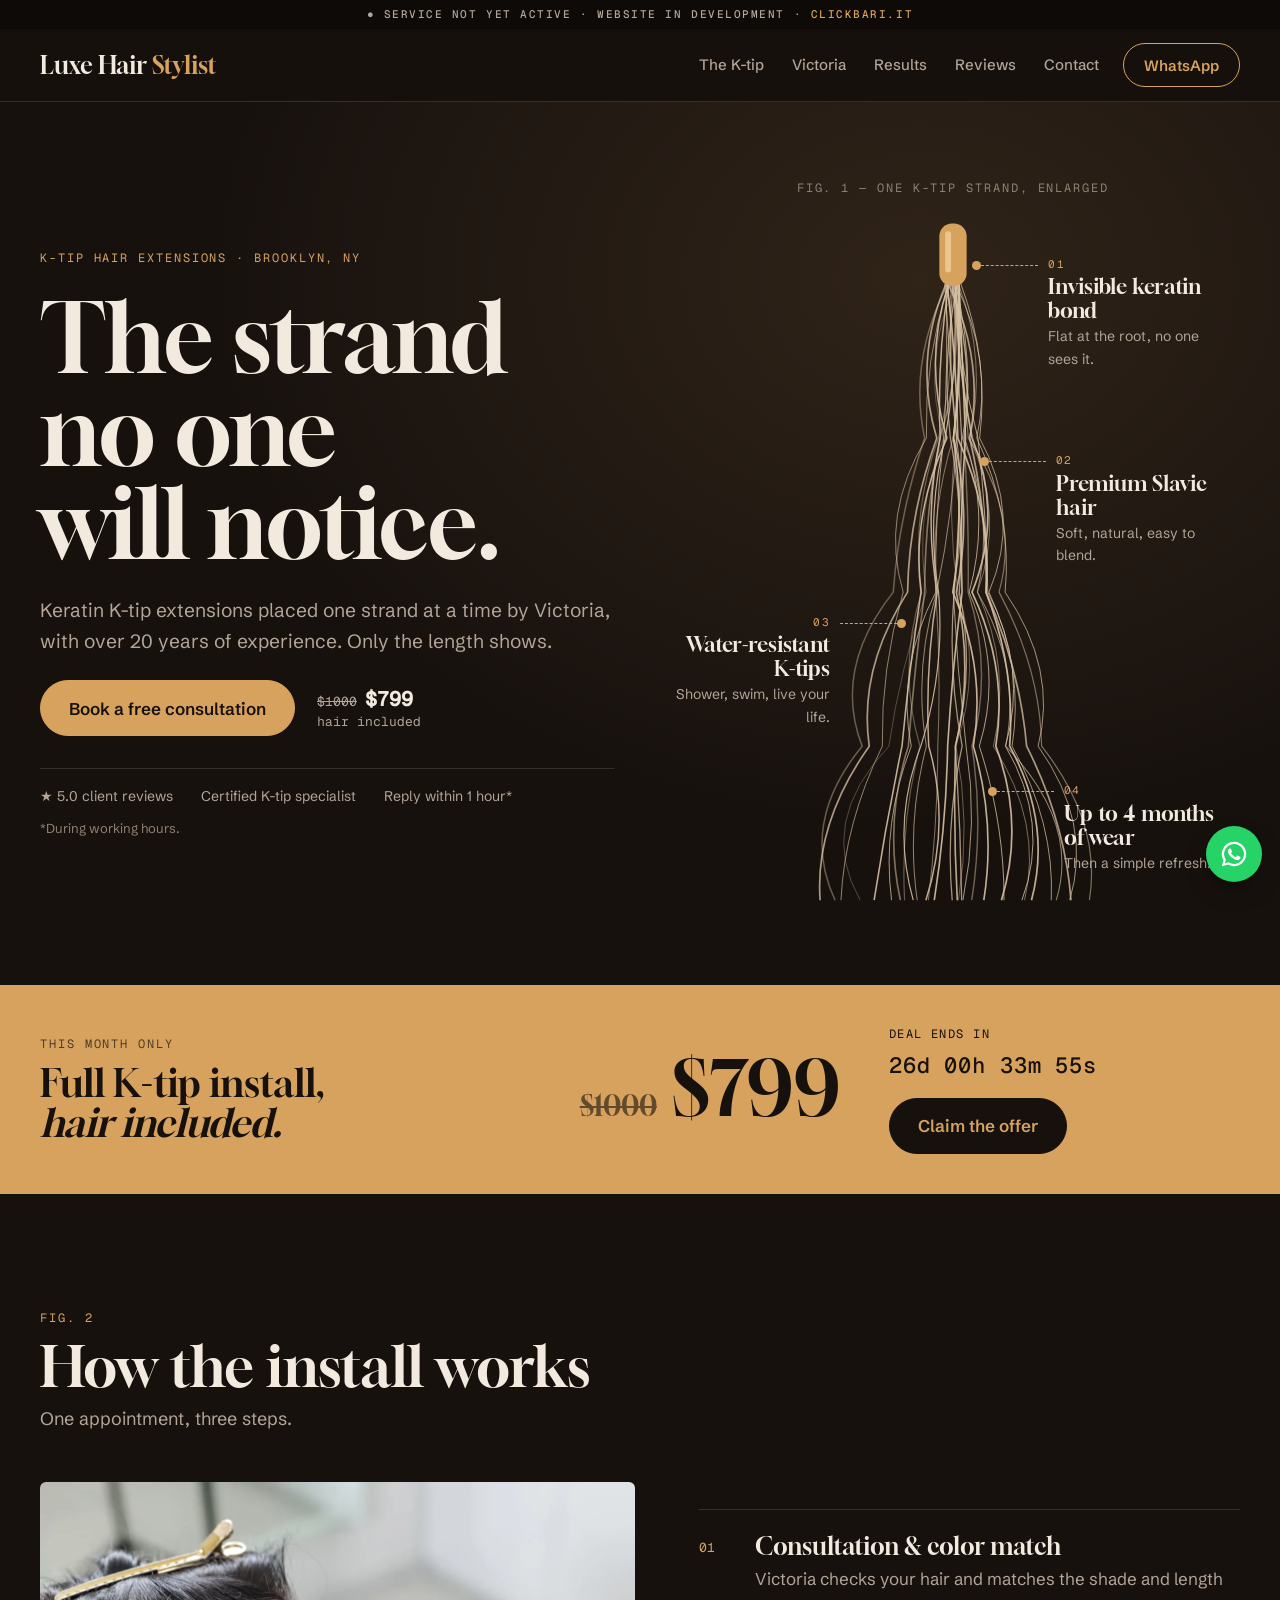
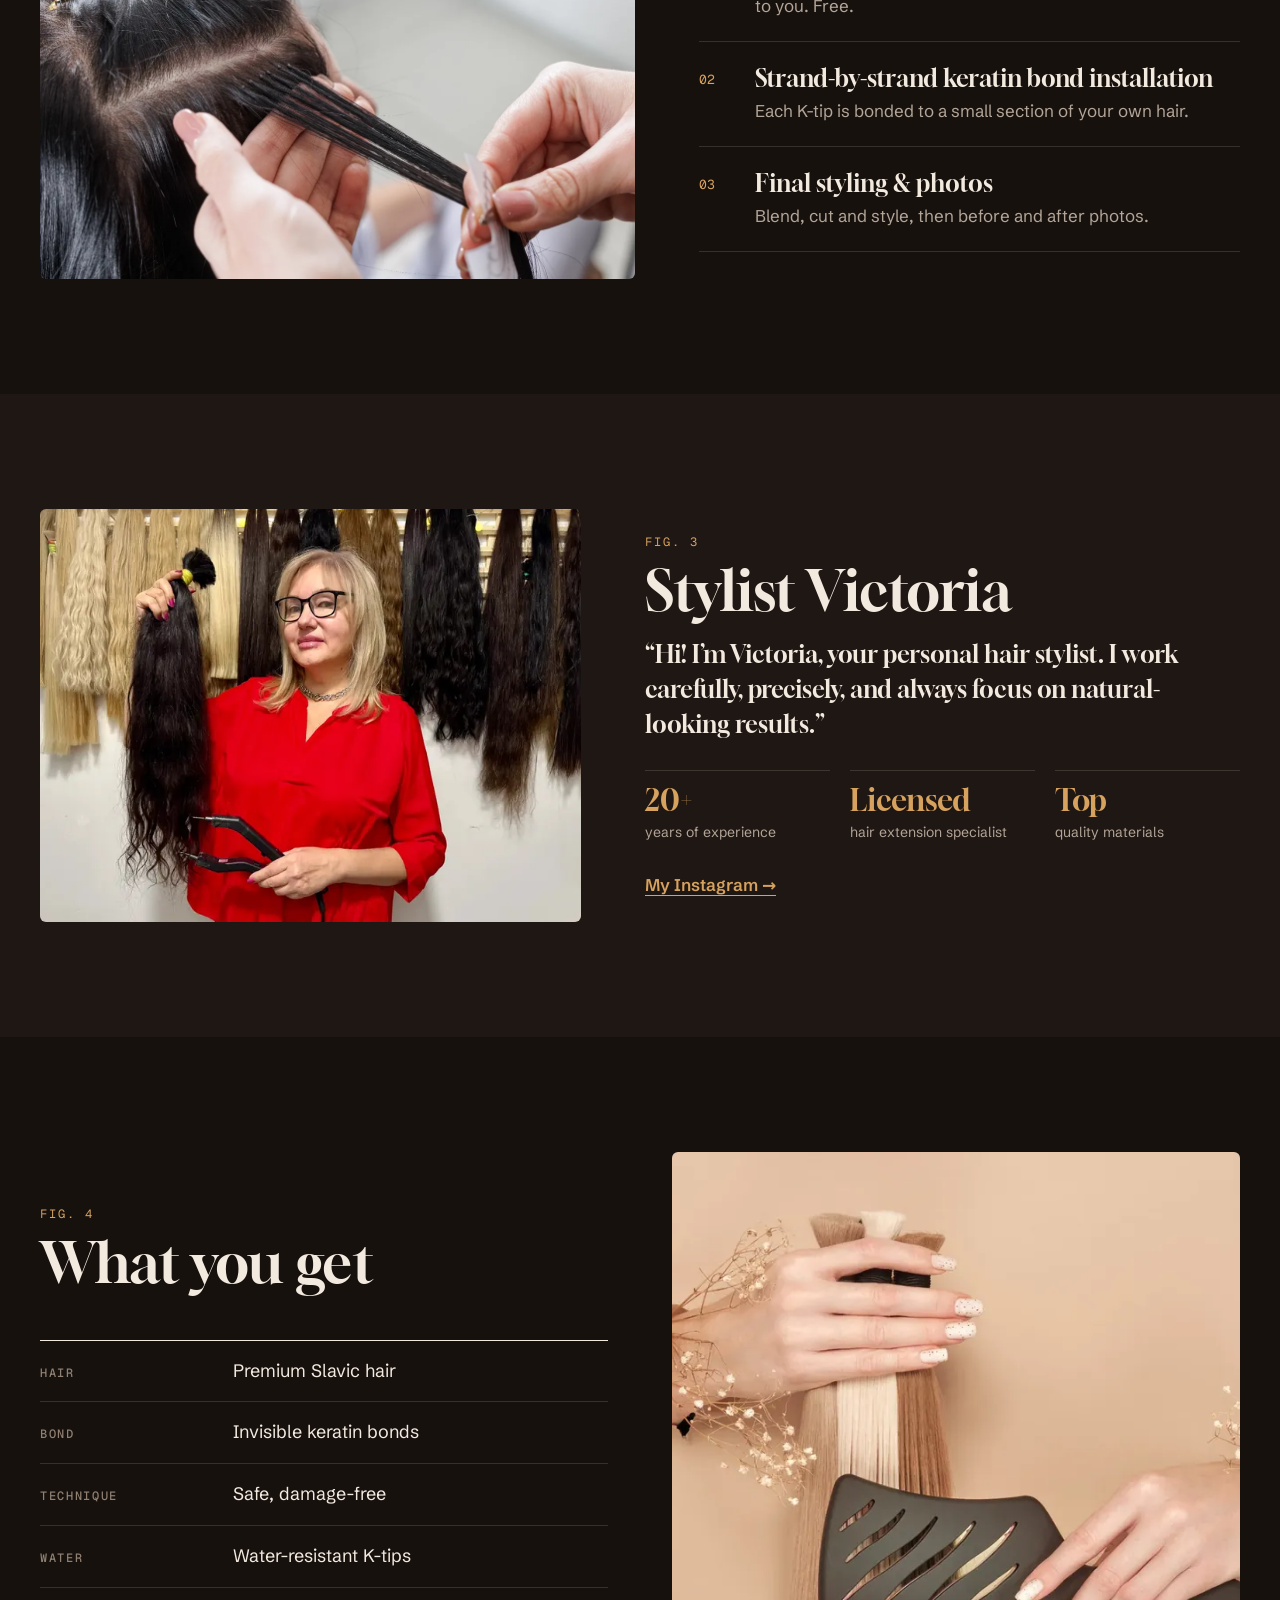
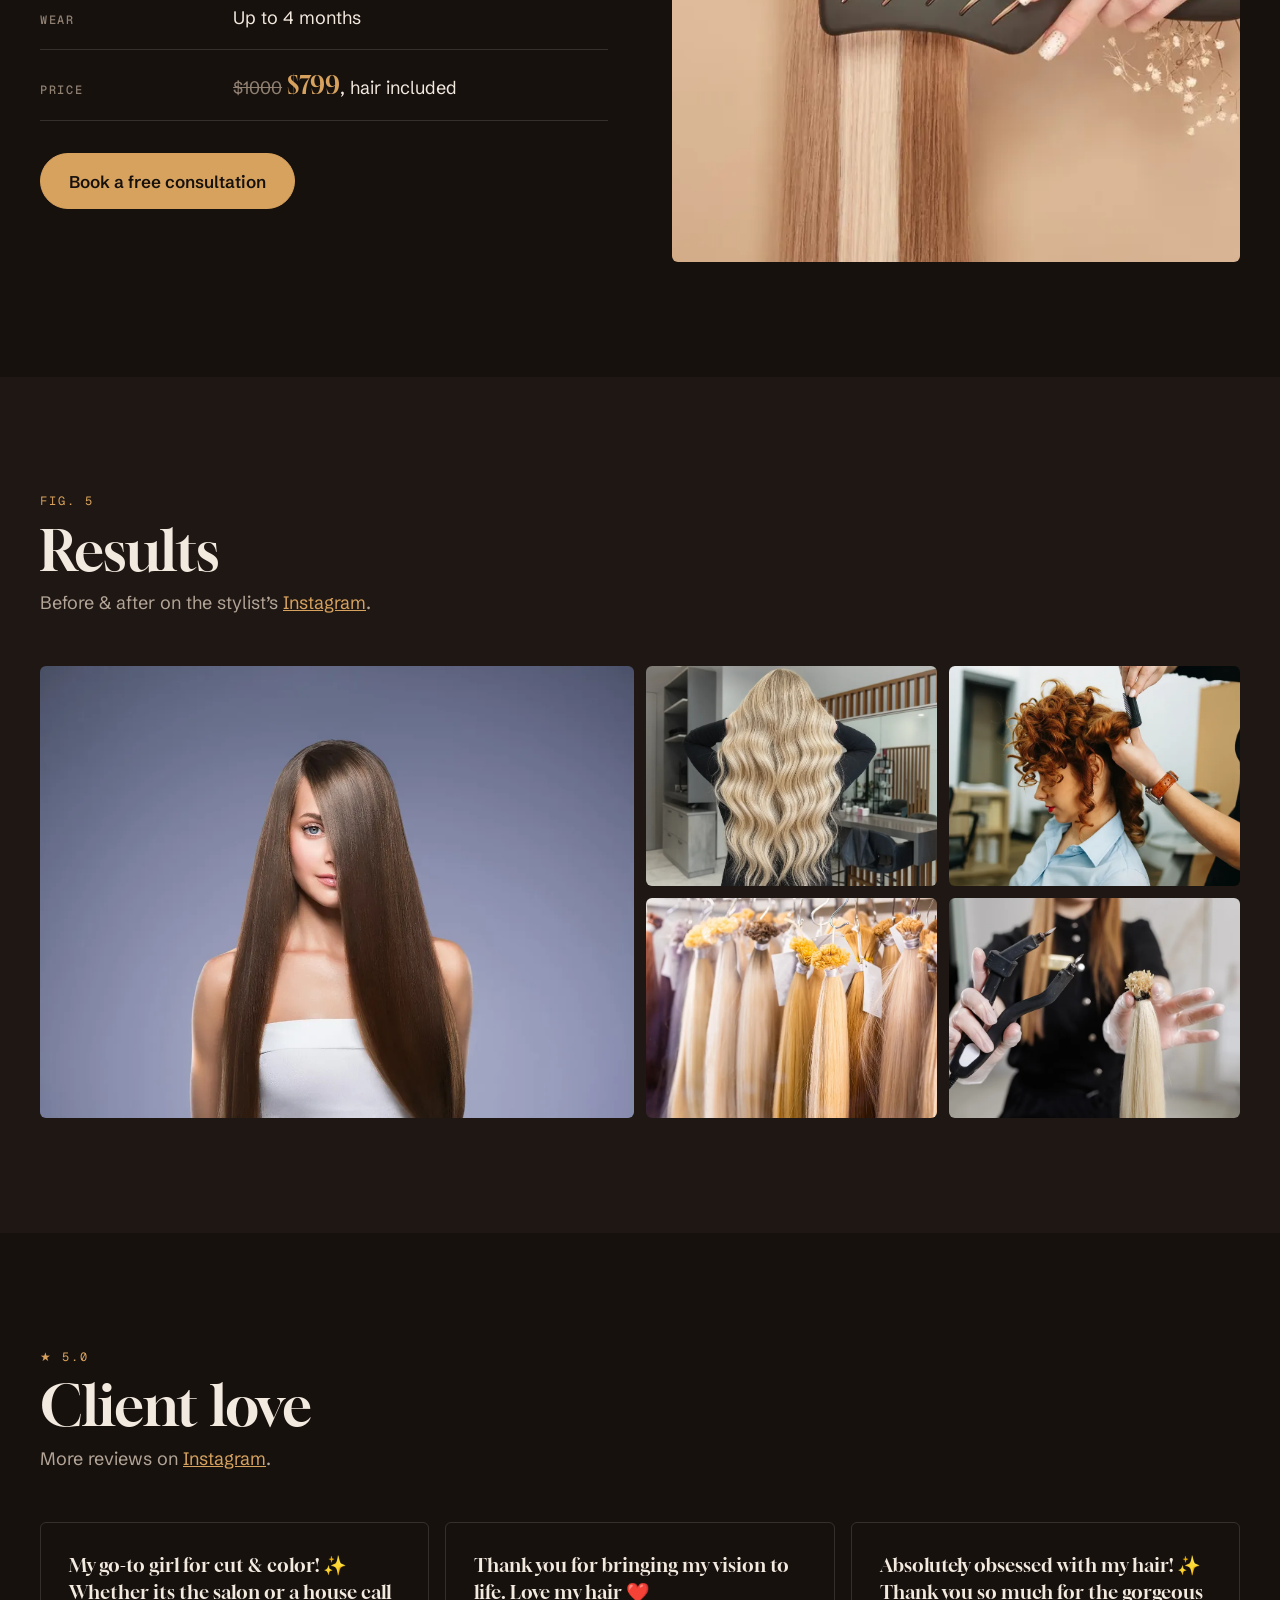
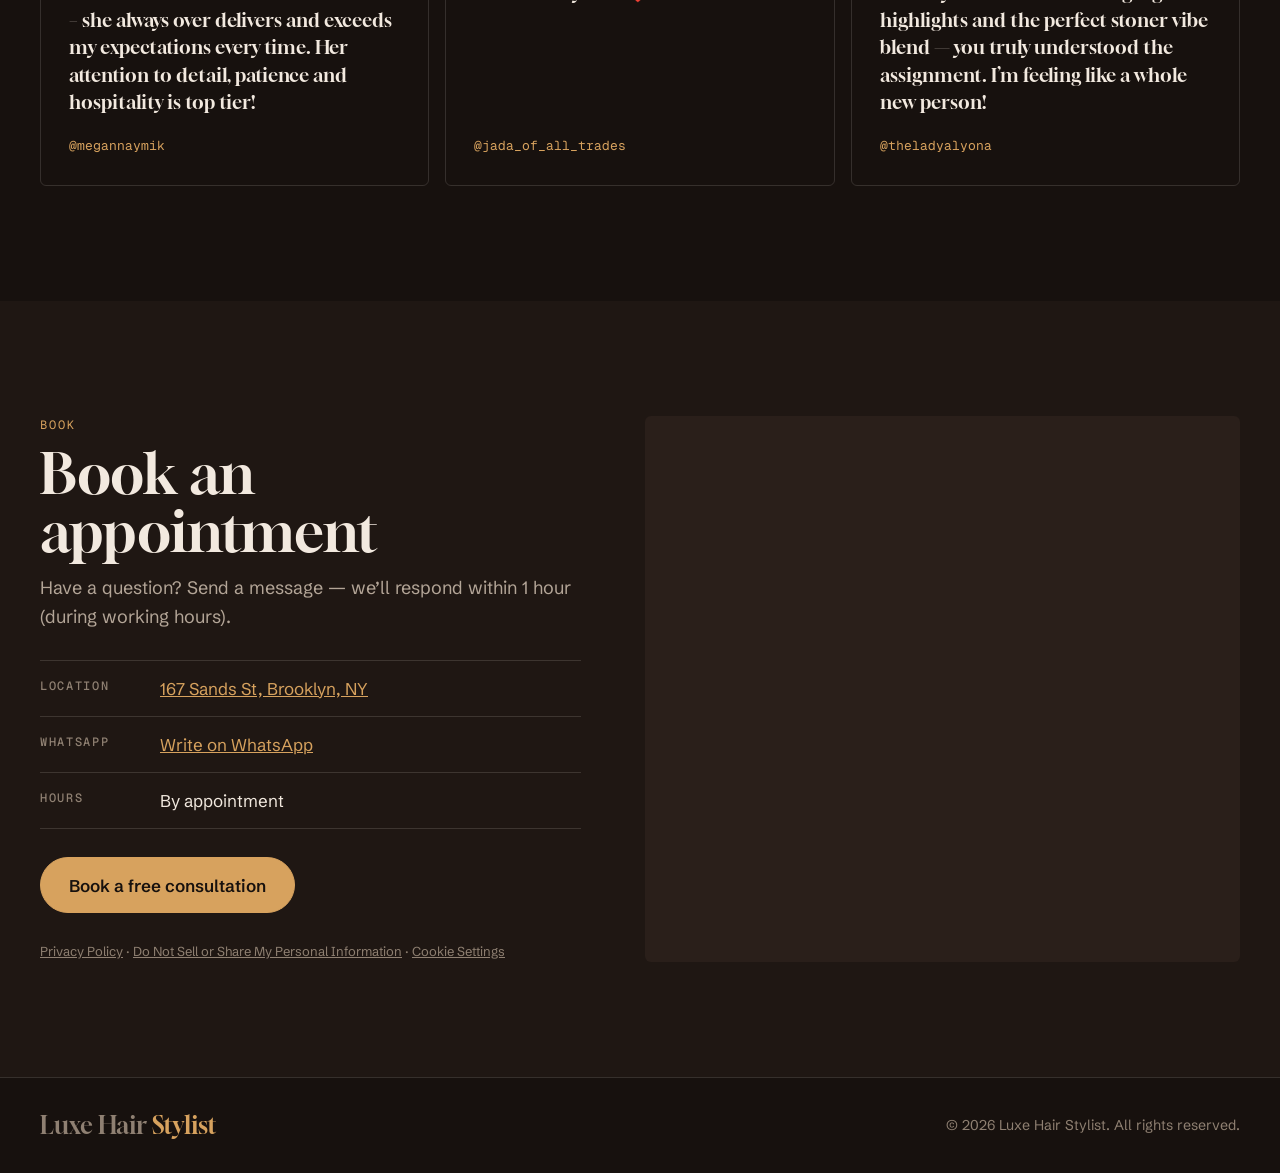
==== commit 649ccd24: "Redesign: 'Anatomy of a K-tip' (dark spec sheet), GTM, Formspree and legal links kept Co-Authored-By" ====
--- a/index.html
+++ b/index.html
@@ -4,450 +4,209 @@
 <!-- Google Tag Manager -->
 <script>(function(w,d,s,l,i){w[l]=w[l]||[];w[l].push({'gtm.start': new Date().getTime(),event:'gtm.js'});var f=d.getElementsByTagName(s)[0], j=d.createElement(s),dl=l!='dataLayer'?'&l='+l:'';j.async=true;j.src='https://www.googletagmanager.com/gtm.js?id='+i+dl;f.parentNode.insertBefore(j,f);})(window,document,'script','dataLayer','GTM-NK37SM85');</script>
 <!-- End Google Tag Manager -->
-<meta charset="utf-8"/>
-<meta name="viewport" content="width=device-width, initial-scale=1"/>
-<link rel="canonical" href="https://ktiphairextension.com/"/>
-<title>Luxe Hair Stylist — Premium Hair Extensions &amp; Color in Brooklyn</title>
-<meta name="description" content="Premium hair extensions and complete salon services in Brooklyn, NY. Personalized care by Victoria. Book your consultation today."/>
-<meta property="og:title" content="Luxe Hair Stylist"/>
-<meta property="og:description" content="Premium hair extensions • Hair coloring • Brooklyn, NY"/>
-<meta property="og:type" content="website"/>
-<meta property="og:image" content="https://ktiphairextension.com/assets/og-image.jpg"/>
-<meta name="theme-color" content="#F2EBE1"/>
-<link rel="icon" href="/favicon.png"/>
-<link rel="preload" href="/fonts/bodoni-moda-latin-400-normal.woff2" as="font" type="font/woff2" crossorigin/>
-<link rel="preload" href="/fonts/hanken-grotesk-latin-400-normal.woff2" as="font" type="font/woff2" crossorigin/>
-<link rel="preload" as="image" href="/heronew123.webp" fetchpriority="high"/>
-<style>
-@font-face{font-family:'Bodoni Moda';font-weight:400;font-style:normal;font-display:swap;src:url(/fonts/bodoni-moda-latin-400-normal.woff2) format('woff2')}
-@font-face{font-family:'Bodoni Moda';font-weight:400;font-style:italic;font-display:swap;src:url(/fonts/bodoni-moda-latin-400-italic.woff2) format('woff2')}
-@font-face{font-family:'Bodoni Moda';font-weight:500;font-style:normal;font-display:swap;src:url(/fonts/bodoni-moda-latin-500-normal.woff2) format('woff2')}
-@font-face{font-family:'Bodoni Moda';font-weight:500;font-style:italic;font-display:swap;src:url(/fonts/bodoni-moda-latin-500-italic.woff2) format('woff2')}
-@font-face{font-family:'Hanken Grotesk';font-weight:400;font-display:swap;src:url(/fonts/hanken-grotesk-latin-400-normal.woff2) format('woff2')}
-@font-face{font-family:'Hanken Grotesk';font-weight:500;font-display:swap;src:url(/fonts/hanken-grotesk-latin-500-normal.woff2) format('woff2')}
-@font-face{font-family:'Hanken Grotesk';font-weight:600;font-display:swap;src:url(/fonts/hanken-grotesk-latin-600-normal.woff2) format('woff2')}
-
-:root{
-  --paper:#F2EBE1;
-  --paper-2:#E9DFD2;
-  --card:#FAF6F0;
-  --ink:#221814;
-  --ink-2:#4B3C33;
-  --mute:#7E6D62;
-  --line:rgba(34,24,20,.16);
-  --line-strong:rgba(34,24,20,.32);
-  --accent:#8E2F28;      /* oxblood */
-  --bond:#C49A5C;        /* keratin bond amber */
-  --serif:'Bodoni Moda','Bodoni 72',Didot,Georgia,serif;
-  --sans:'Hanken Grotesk',system-ui,-apple-system,'Segoe UI',Roboto,Arial,sans-serif;
-  --wrap:1200px;
-  --gutter:clamp(20px,4vw,48px);
-  --ease:cubic-bezier(.2,.7,.2,1);
-}
-*,*::before,*::after{box-sizing:border-box}
-html{scroll-behavior:smooth;-webkit-text-size-adjust:100%}
-body{margin:0;background:var(--paper);color:var(--ink);font-family:var(--sans);font-size:17px;line-height:1.6;-webkit-font-smoothing:antialiased}
-img{display:block;max-width:100%;height:auto}
-a{color:inherit}
-:focus-visible{outline:2px solid var(--accent);outline-offset:3px}
-.wrap{max-width:var(--wrap);margin:0 auto;padding:0 var(--gutter)}
-section[id]{scroll-margin-top:110px}
-
-/* ── K-tip strand: the signature mark (a hair strand with its keratin bond) ── */
-.strand{display:inline-block;position:relative;width:8px;height:22px;flex:none;vertical-align:-5px}
-.strand::before{content:"";position:absolute;left:3.5px;top:7px;bottom:0;width:1px;background:var(--ink)}
-.strand::after{content:"";position:absolute;left:1px;top:0;width:6px;height:9px;border-radius:3px 3px 4px 4px;background:var(--bond)}
-
-/* ── Buttons ── */
-.btn{display:inline-flex;align-items:center;justify-content:center;gap:.7em;font:600 .82rem/1 var(--sans);letter-spacing:.14em;text-transform:uppercase;text-decoration:none;padding:18px 28px;border:1px solid var(--ink);background:var(--ink);color:var(--paper);cursor:pointer;border-radius:0;transition:background .25s var(--ease),color .25s var(--ease),border-color .25s}
-.btn:hover{background:var(--accent);border-color:var(--accent)}
-.btn .arr{display:inline-block;width:22px;height:1px;background:currentColor;position:relative;transition:width .25s var(--ease)}
-.btn .arr::after{content:"";position:absolute;right:0;top:-3px;width:7px;height:7px;border-top:1px solid currentColor;border-right:1px solid currentColor;transform:rotate(45deg)}
-.btn:hover .arr{width:30px}
-.btn-line{background:transparent;color:var(--ink)}
-.btn-line:hover{background:var(--ink);color:var(--paper);border-color:var(--ink)}
-.btn-paper{background:var(--paper);color:var(--ink);border-color:var(--paper)}
-.btn-paper:hover{background:var(--bond);border-color:var(--bond);color:var(--ink)}
-
-/* ── Header ── */
-.site-header{position:sticky;top:0;z-index:50;background:rgba(242,235,225,.92);backdrop-filter:blur(10px);-webkit-backdrop-filter:blur(10px);border-bottom:1px solid var(--line)}
-.dev-banner{background:var(--ink);color:#d8cfc4;text-align:center;padding:7px 12px;font-size:11px;font-weight:600;letter-spacing:.2em;text-transform:uppercase}
-.dev-banner a{color:var(--bond);text-decoration:none}
-.dev-banner .dot{color:var(--bond)}
-.nav{display:flex;align-items:center;justify-content:space-between;gap:24px;height:72px}
-.wordmark{font-family:var(--serif);font-weight:500;font-size:1.05rem;letter-spacing:.32em;text-decoration:none;white-space:nowrap}
-.nav ul{display:flex;gap:34px;list-style:none;margin:0;padding:0}
-.nav ul a{font-size:.8rem;font-weight:500;letter-spacing:.16em;text-transform:uppercase;text-decoration:none;color:var(--ink-2);position:relative;padding:6px 0}
-.nav ul a::after{content:"";position:absolute;left:0;right:100%;bottom:0;height:1px;background:var(--accent);transition:right .3s var(--ease)}
-.nav ul a:hover{color:var(--ink)}
-.nav ul a:hover::after{right:0}
-.nav .btn{padding:12px 18px;font-size:.72rem}
-
-/* ── Hero ── */
-.hero{padding:clamp(40px,7vw,96px) 0 clamp(56px,8vw,110px)}
-.hero-grid{display:grid;grid-template-columns:minmax(0,7fr) minmax(0,5fr);gap:clamp(32px,5vw,80px);align-items:center}
-.hero h1{font-family:var(--serif);font-weight:400;font-size:clamp(3rem,7.4vw,6.6rem);line-height:.94;letter-spacing:-.02em;margin:0}
-.hero h1 em{display:block;font-style:italic;color:var(--accent);padding-left:.55em}
-.hero .lede{font-size:clamp(1.05rem,1.6vw,1.25rem);color:var(--ink-2);max-width:30em;margin:28px 0 0}
-.badges{display:grid;grid-template-columns:repeat(3,auto);justify-content:start;margin:36px 0 0;border-top:1px solid var(--line);border-bottom:1px solid var(--line)}
-.badge{padding:14px 22px;font-size:.78rem;font-weight:500;letter-spacing:.08em;text-transform:uppercase;color:var(--ink-2);display:flex;align-items:center;gap:10px}
-.badge:first-child{padding-left:0}
-.badge+.badge{border-left:1px solid var(--line)}
-.hero-actions{display:flex;flex-wrap:wrap;align-items:center;gap:18px 22px;margin-top:36px}
-.ticket{position:relative;display:inline-block;text-decoration:none;color:var(--accent);font-weight:600;font-size:.95rem;letter-spacing:.02em;padding:15px 26px;border:1px dashed var(--accent);background:transparent;transition:background .25s,color .25s}
-.ticket::before,.ticket::after{content:"";position:absolute;top:50%;width:14px;height:14px;margin-top:-7px;border-radius:50%;background:var(--paper);border:1px dashed var(--accent)}
-.ticket::before{left:-8px;clip-path:inset(0 0 0 50%)}
-.ticket::after{right:-8px;clip-path:inset(0 50% 0 0)}
-.ticket:hover{background:var(--accent);color:var(--paper)}
-.hero .note{margin:16px 0 0;font-size:.85rem;color:var(--mute)}
-.note-m{display:none}
-.hero-figure{position:relative;margin:0}
-.hero-figure .frame{position:relative;aspect-ratio:4/5;overflow:hidden;background:var(--paper-2)}
-.hero-figure img{width:100%;height:100%;object-fit:cover;object-position:50% 30%}
-.hero-figure::before{content:"";position:absolute;inset:-14px 14px 14px -14px;border:1px solid var(--line-strong);z-index:-1}
-.hero-figure .hang{position:absolute;left:-26px;top:-30px;display:flex;flex-direction:column;align-items:center}
-.hero-figure .hang .strand{height:120px;width:10px}
-.hero-figure .hang .strand::after{width:8px;height:12px;left:1px}
-.hero-figure .hang .strand::before{left:4.5px}
-
-/* ── Section heads ── */
-.sec{padding:clamp(64px,9vw,128px) 0}
-.sec-head{display:grid;grid-template-columns:auto 1fr;gap:6px 26px;align-items:end;margin-bottom:clamp(36px,5vw,64px)}
-.sec-no{font-family:var(--serif);font-style:italic;font-size:1.1rem;color:var(--accent);grid-row:span 2;align-self:start;padding-top:.9em;display:flex;align-items:center;gap:12px}
-.sec-no::after{content:"";width:48px;height:1px;background:var(--accent)}
-.sec-title{font-family:var(--serif);font-weight:400;font-size:clamp(2.2rem,4.6vw,3.8rem);line-height:1.02;letter-spacing:-.015em;margin:0}
-.sec-sub{font-family:var(--serif);font-style:italic;font-size:clamp(1.05rem,1.6vw,1.3rem);color:var(--ink-2);margin:0}
-.sec-sub a{color:var(--accent);text-underline-offset:3px}
-
-/* ── Feature rows (service / stylist / benefits) ── */
-.row{display:grid;grid-template-columns:minmax(0,6fr) minmax(0,5fr);gap:clamp(32px,6vw,96px);align-items:center}
-.row + .row{margin-top:clamp(72px,10vw,140px)}
-.row.flip{grid-template-columns:minmax(0,5fr) minmax(0,6fr)}
-.row.flip .row-media{order:2}
-.row-media{position:relative;margin:0}
-.row-media img{width:100%;aspect-ratio:4/3;object-fit:cover}
-.row-media figcaption{position:absolute;right:0;bottom:-1px;background:var(--paper);padding:10px 0 0 16px;font-family:var(--serif);font-style:italic;font-size:.95rem;color:var(--mute)}
-.row h3{font-family:var(--serif);font-weight:400;font-size:clamp(1.9rem,3.2vw,2.7rem);line-height:1.05;margin:0 0 22px;letter-spacing:-.01em}
-
-.steps{list-style:none;margin:0 0 34px;padding:0;counter-reset:s;border-top:1px solid var(--line)}
-.steps li{counter-increment:s;display:grid;grid-template-columns:52px 1fr;align-items:baseline;padding:16px 0;border-bottom:1px solid var(--line);font-size:1.05rem}
-.steps li::before{content:counter(s,decimal-leading-zero);font-family:var(--serif);font-style:italic;color:var(--accent);font-size:1.05rem}
-
-/* Price tag */
-.tag{background:var(--ink);color:var(--paper);padding:30px 30px 28px;position:relative}
-.tag::before{content:"";position:absolute;top:18px;right:18px;width:12px;height:12px;border-radius:50%;background:var(--paper);box-shadow:inset 0 0 0 1px rgba(0,0,0,.2)}
-.tag-label{font-size:.75rem;letter-spacing:.18em;text-transform:uppercase;color:#cbbfb1}
-.tag-label b{color:var(--bond);font-weight:600}
-.countdown{font-variant-numeric:tabular-nums;font-weight:600;font-size:1.35rem;letter-spacing:.06em;margin:6px 0 18px;color:#fff}
-.prices{display:flex;align-items:baseline;gap:18px;border-top:1px solid rgba(242,235,225,.18);padding-top:16px}
-.prices s{font-family:var(--serif);font-size:1.5rem;color:#a99b8e;text-decoration-thickness:1px}
-.prices strong{font-family:var(--serif);font-weight:400;font-size:clamp(3.4rem,6vw,4.6rem);line-height:1;color:var(--paper)}
-.tag .btn{width:100%;margin-top:24px}
-.tag .incl{margin:14px 0 0;text-align:center;font-family:var(--serif);font-style:italic;color:#d8cfc4;font-size:1.02rem}
-
-.bio{font-family:var(--serif);font-size:clamp(1.25rem,2vw,1.55rem);line-height:1.45;margin:0 0 30px;color:var(--ink)}
-.facts{list-style:none;margin:0 0 34px;padding:0}
-.facts li{display:flex;align-items:center;gap:16px;padding:11px 0;border-bottom:1px solid var(--line);font-size:1.02rem}
-.facts li:first-child{border-top:1px solid var(--line)}
-.facts a{color:var(--accent);text-underline-offset:3px}
-.facts.big li{font-family:var(--serif);font-size:clamp(1.2rem,1.9vw,1.5rem);padding:14px 0}
-.facts.big strong{font-weight:400}
-
-/* ── Reviews ── */
-.reviews{background:var(--paper-2)}
-.quotes{display:grid;grid-template-columns:1.25fr 1fr 1.1fr;border-top:1px solid var(--line-strong)}
-.quote{padding:34px 34px 10px 0;margin:0}
-.quote + .quote{padding-left:34px;border-left:1px solid var(--line)}
-.quote::before{content:"\201C";display:block;font-family:var(--serif);font-size:4.4rem;line-height:.7;color:var(--accent);margin-bottom:10px}
-.quote p{font-family:var(--serif);font-size:1.12rem;line-height:1.55;margin:0 0 20px}
-.quote cite{font-style:normal;font-size:.78rem;font-weight:600;letter-spacing:.14em;text-transform:uppercase}
-.quote cite a{text-decoration:none;color:var(--ink-2);border-bottom:1px solid var(--line-strong);padding-bottom:2px}
-.quote cite a:hover{color:var(--accent);border-color:var(--accent)}
-
-/* ── Gallery ── */
-.gallery{display:grid;grid-template-columns:2fr 1fr 1fr;grid-template-rows:repeat(2,minmax(0,1fr));gap:10px;aspect-ratio:16/9}
-.gallery figure{margin:0;overflow:hidden;background:var(--paper-2)}
-.gallery img{width:100%;height:100%;object-fit:cover;transition:transform 1.2s var(--ease)}
-.gallery figure:hover img{transform:scale(1.04)}
-.gallery figure:nth-child(1){grid-row:1/3}
-.gallery figure:nth-child(4){grid-column:2/4}
-
-/* ── Contact ── */
-.contact{background:var(--ink);color:var(--paper)}
-.contact .sec-title{color:var(--paper)}
-.contact .sec-sub{color:#cbbfb1}
-.contact .sec-no{color:var(--bond)}
-.contact .sec-no::after{background:var(--bond)}
-.contact-grid{display:grid;grid-template-columns:minmax(0,5fr) minmax(0,7fr);gap:clamp(32px,5vw,72px);align-items:stretch}
-.dl{margin:0;border-top:1px solid rgba(242,235,225,.2)}
-.dl div{display:grid;grid-template-columns:120px 1fr;gap:16px;padding:20px 0;border-bottom:1px solid rgba(242,235,225,.2)}
-.dl dt{font-size:.75rem;letter-spacing:.18em;text-transform:uppercase;color:#a99b8e;padding-top:.35em}
-.dl dd{margin:0;font-family:var(--serif);font-size:1.3rem}
-.dl a{color:var(--paper);text-decoration:none;border-bottom:1px solid rgba(242,235,225,.35)}
-.dl a:hover{color:var(--bond);border-color:var(--bond)}
-.contact .btn{margin-top:30px}
-.legal{margin-top:34px;font-size:.82rem;color:#a99b8e;line-height:1.9}
-.legal a{color:#cbbfb1;text-underline-offset:3px}
-.map{min-height:320px;filter:grayscale(1) sepia(.25) contrast(.95);border:1px solid rgba(242,235,225,.2)}
-.map iframe{width:100%;height:100%;min-height:320px;border:0;display:block}
-
-/* ── Footer ── */
-.site-footer{background:var(--ink);color:#a99b8e;border-top:1px solid rgba(242,235,225,.14);padding:34px 0 40px}
-.site-footer .wrap{display:flex;justify-content:space-between;align-items:baseline;gap:20px;flex-wrap:wrap}
-.site-footer .wordmark{color:var(--paper);font-size:.95rem}
-.site-footer small{font-size:.82rem}
-
-/* ── Modals ── */
-.modal{position:fixed;inset:0;z-index:100;display:none;align-items:center;justify-content:center;padding:18px;background:rgba(34,24,20,.62)}
-.modal.open{display:flex}
-.sheet{background:var(--paper);width:100%;max-width:440px;padding:34px 30px 28px;position:relative;box-shadow:0 30px 80px rgba(0,0,0,.35)}
-.sheet h2{font-family:var(--serif);font-weight:400;font-size:2rem;line-height:1.05;margin:0 40px 8px 0}
-.sheet > p{margin:0 0 22px;color:var(--ink-2);font-size:.98rem}
-.x{position:absolute;top:16px;right:16px;width:36px;height:36px;border:1px solid var(--line-strong);background:transparent;cursor:pointer;font-size:18px;line-height:1;color:var(--ink)}
-.x:hover{border-color:var(--ink)}
-.field{display:block;margin-bottom:18px}
-.field span{display:block;font-size:.72rem;font-weight:600;letter-spacing:.16em;text-transform:uppercase;color:var(--mute);margin-bottom:6px}
-.field input{width:100%;font:inherit;font-size:1.05rem;color:var(--ink);background:transparent;border:0;border-bottom:1px solid var(--line-strong);padding:8px 0;border-radius:0;outline:none}
-.field input:focus{border-bottom-color:var(--accent)}
-.sheet .btn{width:100%;margin-top:6px}
-.sheet .alt{display:block;text-align:center;margin-top:14px;font-size:.92rem;color:var(--accent);text-underline-offset:3px}
-.sheet .fine{margin:14px 0 0;font-size:.8rem;color:var(--mute);text-align:center}
-.form-error{margin:0 0 12px;padding:10px 12px;border:1px solid var(--accent);color:var(--accent);font-size:.9rem;text-align:center}
-.sheet.thanks{text-align:center;max-width:360px}
-.sheet.thanks h2{margin:0 0 10px}
-.sheet.thanks .strand{margin:0 auto 16px;display:block}
-
-/* ── Reveal ── */
-.rv{opacity:0;transform:translateY(18px);transition:opacity .9s var(--ease),transform .9s var(--ease)}
-.rv.in{opacity:1;transform:none}
-@media (prefers-reduced-motion:reduce){.rv{opacity:1;transform:none;transition:none}html{scroll-behavior:auto}.gallery img{transition:none}}
-
-/* ── Responsive ── */
-@media (max-width:980px){
-  .nav ul{display:none}
-  .hero-grid,.row,.row.flip,.contact-grid{grid-template-columns:1fr}
-  .row.flip .row-media{order:0}
-  .hero-figure{max-width:520px}
-  .quotes{grid-template-columns:1fr}
-  .quote,.quote + .quote{padding:28px 0 18px;border-left:0;border-bottom:1px solid var(--line)}
-}
-@media (max-width:640px){
-  body{font-size:16px}
-  .dev-long{display:none}
-  .nav{height:62px;gap:12px}
-  .wordmark{font-size:.82rem;letter-spacing:.24em}
-  .nav .btn{padding:10px 12px;font-size:.66rem;letter-spacing:.1em}
-  .hero h1 em{padding-left:0}
-  .badges{grid-template-columns:1fr;border-bottom:0}
-  .badge,.badge:first-child{padding:12px 0;border-bottom:1px solid var(--line)}
-  .badge+.badge{border-left:0}
-  .hero-actions .btn{width:100%}
-  .ticket{width:calc(100% - 16px);margin:0 8px;text-align:center}
-  .note-d{display:none}
-  .note-m{display:block}
-  .hero-figure::before{inset:10px -10px -10px 10px}
-  .hero-figure .hang{display:none}
-  .sec-head{grid-template-columns:1fr}
-  .sec-no{grid-row:auto;padding-top:0}
-  .tag{padding:26px 22px 22px}
-  .gallery{grid-template-columns:1fr 1fr;grid-template-rows:auto;aspect-ratio:auto}
-  .gallery figure{aspect-ratio:1}
-  .gallery figure:nth-child(1){grid-row:auto;grid-column:1/3;aspect-ratio:4/3}
-  .gallery figure:nth-child(4){grid-column:1/3;aspect-ratio:4/3}
-  .dl div{grid-template-columns:1fr;gap:4px}
-  .contact .btn{width:100%}
-}
-</style>
+<meta charset="utf-8">
+<meta name="viewport" content="width=device-width, initial-scale=1, viewport-fit=cover">
+<link rel="canonical" href="https://ktiphairextension.com/">
+<title>K-tip Hair Extensions in Brooklyn · Luxe Hair Stylist</title>
+<meta name="description" content="Keratin K-tip hair extensions in Brooklyn, NY, placed strand by strand by Victoria (20+ years). Premium Slavic hair, invisible bonds, up to 4 months of wear. Free consultation.">
+<meta property="og:title" content="K-tip Hair Extensions in Brooklyn · Luxe Hair Stylist">
+<meta property="og:description" content="The strand no one will notice. Premium Slavic hair, invisible keratin bonds. Free consultation.">
+<meta property="og:type" content="website">
+<meta property="og:url" content="https://ktiphairextension.com/">
+<meta property="og:image" content="https://ktiphairextension.com/assets/og-image.jpg">
+<meta property="og:image:width" content="1200">
+<meta property="og:image:height" content="630">
+<meta name="twitter:card" content="summary_large_image">
+<meta name="theme-color" content="#17110E">
+<link rel="icon" href="/favicon.png">
+<link rel="preload" href="/fonts/gloock-latin-400-normal.woff2" as="font" type="font/woff2" crossorigin>
+<link rel="preload" href="/fonts/schibsted-grotesk-latin-400-normal.woff2" as="font" type="font/woff2" crossorigin>
+<link rel="stylesheet" href="/fonts/fonts.css">
+<link rel="stylesheet" href="/assets/site.css">
+<script type="application/ld+json">{"@context":"https://schema.org","@type":"HairSalon","name":"Luxe Hair Stylist","url":"https://ktiphairextension.com/","image":"https://ktiphairextension.com/assets/og-image.jpg","address":{"@type":"PostalAddress","streetAddress":"167 Sands St","addressLocality":"Brooklyn","addressRegion":"NY","postalCode":"11201","addressCountry":"US"},"sameAs":["https://www.instagram.com/luxehairstylist/"],"makesOffer":{"@type":"Offer","name":"K-tip keratin hair extensions, hair included","price":"799","priceCurrency":"USD"}}</script>
 </head>
 <body>
 <!-- Google Tag Manager (noscript) -->
 <noscript><iframe height="0" src="https://www.googletagmanager.com/ns.html?id=GTM-NK37SM85" style="display:none;visibility:hidden" width="0"></iframe></noscript>
 <!-- End Google Tag Manager (noscript) -->
-
-<header class="site-header">
-  <div class="dev-banner"><span class="dot">&#9679;</span> Service not yet active<span class="dev-long"> &middot; Website in development</span> &middot; <a href="https://clickbari.it/" target="_blank" rel="noopener">clickbari.it</a></div>
+<a class="skip" href="#main">Skip to content</a>
+
+<header class="hdr">
+  <div class="dev-banner"><span aria-hidden="true">●</span> Service not yet active<span class="dev-long"> · Website in development</span> · <a href="https://clickbari.it/" target="_blank" rel="noopener">clickbari.it</a></div>
   <div class="wrap nav">
-    <a class="wordmark" href="#home" aria-label="Luxe Hair Stylist home">LUXE HAIR STYLIST</a>
-    <ul aria-label="Primary">
-      <li><a href="#services">Services</a></li>
-      <li><a href="#gallery">Gallery</a></li>
-      <li><a href="#testimonials">Reviews</a></li>
-      <li><a href="#contact">Contact</a></li>
-    </ul>
-    <a class="btn" href="https://wa.me/393805826738">Write on WhatsApp</a>
+    <a class="logo" href="#main" aria-label="Luxe Hair Stylist, home">Luxe Hair <span>Stylist</span></a>
+    <nav aria-label="Primary"><a href="#ktip">The K-tip</a><a href="#victoria">Victoria</a><a href="#results">Results</a><a href="#reviews">Reviews</a><a href="#contact">Contact</a></nav>
+    <a class="btn btn-line sm" href="https://wa.me/393805826738" target="_blank" rel="noopener">WhatsApp</a>
   </div>
 </header>
 
-<main id="home">
-
+<main id="main">
   <section class="hero">
     <div class="wrap hero-grid">
-      <div>
-        <h1>K-tip Hair Extensions <em>in Brooklyn</em></h1>
-        <p class="lede">Natural-looking, damage-free K-tip install with premium Slavic hair.</p>
-        <div class="badges">
-          <div class="badge">⭐ 5.0 Client Reviews</div>
-          <div class="badge">Certified K‑tip Specialist</div>
-          <div class="badge">Reply within 1 hour*</div>
+      <div class="hero-copy">
+        <p class="kicker">K-tip hair extensions · Brooklyn, NY</p>
+        <h1>The strand<br>no one<br>will notice.</h1>
+        <p class="lede">Keratin K-tip extensions placed one strand at a time by Victoria, with over 20 years of experience. Only the length shows.</p>
+        <div class="cta-row">
+          <button class="btn" type="button" id="open-consultation">Book a free consultation</button>
+          <p class="price-mini"><s>$1000</s> <b>$799</b><br><span>hair included</span></p>
         </div>
-        <div class="hero-actions">
-          <button class="btn" id="open-consultation" type="button">Get Free Consultation <span class="arr" aria-hidden="true"></span></button>
-          <a href="#promo-deal" class="ticket">✨ Monthly Offer: $200 OFF (till <span class="offer-end-date">end of month</span>)</a>
+        <ul class="trust" aria-label="At a glance">
+          <li>★ 5.0 client reviews</li><li>Certified K-tip specialist</li><li>Reply within 1 hour*</li>
+        </ul>
+        <p class="fine">*During working hours.</p>
+      </div>
+      <figure class="fig" aria-labelledby="fig1">
+        <p class="fig-cap" id="fig1">Fig. 1 — One K-tip strand, enlarged</p>
+        <div class="strand-art">
+          <svg viewBox="0 0 400 720" role="img" aria-label="Illustration of a single K-tip extension: a small keratin bond at the top and a long lock of hair below">
+            <g class="hair"><path d="M195.2 80 Q170.5 159.0 172.7 238.0 Q125.2 317.0 148.9 396.0 Q125.9 475.0 127.5 554.0 Q88.9 633.0 85.1 712.0" style="--o:0.67;--d:0.33s" stroke-width="0.97"></path><path d="M192.9 80 Q195.2 159.0 190.5 238.0 Q181.1 317.0 182.3 396.0 Q141.5 475.0 157.2 554.0 Q126.9 633.0 137.0 712.0" style="--o:0.86;--d:1.06s" stroke-width="0.89"></path><path d="M201.9 80 Q211.1 159.0 200.4 238.0 Q212.3 317.0 199.8 396.0 Q234.3 475.0 220.9 554.0 Q244.1 633.0 231.6 712.0" style="--o:0.90;--d:0.69s" stroke-width="1.68"></path><path d="M206.3 80 Q203.3 159.0 208.9 238.0 Q206.8 317.0 201.3 396.0 Q194.3 475.0 209.4 554.0 Q192.1 633.0 199.2 712.0" style="--o:0.73;--d:0.34s" stroke-width="1.33"></path><path d="M199.5 80 Q211.2 159.0 186.5 238.0 Q171.1 317.0 170.9 396.0 Q160.5 475.0 154.2 554.0 Q129.0 633.0 146.0 712.0" style="--o:0.54;--d:0.67s" stroke-width="1.70"></path><path d="M192.8 80 Q159.2 159.0 183.4 238.0 Q154.7 317.0 153.4 396.0 Q102.8 475.0 114.1 554.0 Q58.1 633.0 63.7 712.0" style="--o:0.77;--d:1.08s" stroke-width="1.75"></path><path d="M204.2 80 Q208.9 159.0 215.7 238.0 Q269.3 317.0 247.2 396.0 Q289.6 475.0 290.9 554.0 Q352.8 633.0 339.9 712.0" style="--o:0.53;--d:0.23s" stroke-width="1.24"></path><path d="M193.5 80 Q205.8 159.0 185.1 238.0 Q156.5 317.0 167.8 396.0 Q142.8 475.0 166.1 554.0 Q145.9 633.0 150.4 712.0" style="--o:0.41;--d:1.18s" stroke-width="1.22"></path><path d="M194.7 80 Q154.0 159.0 170.9 238.0 Q144.5 317.0 138.7 396.0 Q76.3 475.0 106.8 554.0 Q42.1 633.0 79.1 712.0" style="--o:0.42;--d:0.64s" stroke-width="1.57"></path><path d="M198.4 80 Q222.8 159.0 209.7 238.0 Q243.2 317.0 224.9 396.0 Q270.6 475.0 254.0 554.0 Q330.1 633.0 305.9 712.0" style="--o:0.65;--d:0.04s" stroke-width="1.05"></path><path d="M195.4 80 Q169.4 159.0 193.7 238.0 Q157.2 317.0 167.2 396.0 Q155.1 475.0 147.7 554.0 Q131.2 633.0 119.1 712.0" style="--o:0.89;--d:0.78s" stroke-width="1.59"></path><path d="M204.4 80 Q187.8 159.0 197.3 238.0 Q211.8 317.0 206.5 396.0 Q223.0 475.0 202.2 554.0 Q207.8 633.0 208.9 712.0" style="--o:0.74;--d:0.98s" stroke-width="1.33"></path><path d="M202.8 80 Q203.2 159.0 219.6 238.0 Q252.0 317.0 219.5 396.0 Q256.9 475.0 243.9 554.0 Q273.7 633.0 249.7 712.0" style="--o:0.89;--d:0.15s" stroke-width="1.77"></path><path d="M203.0 80 Q166.8 159.0 190.4 238.0 Q159.8 317.0 172.6 396.0 Q145.8 475.0 134.2 554.0 Q59.8 633.0 104.8 712.0" style="--o:0.36;--d:1.05s" stroke-width="0.92"></path><path d="M205.6 80 Q235.4 159.0 217.0 238.0 Q253.6 317.0 225.1 396.0 Q260.3 475.0 241.4 554.0 Q292.2 633.0 273.4 712.0" style="--o:0.63;--d:0.63s" stroke-width="0.83"></path><path d="M191.6 80 Q196.1 159.0 203.8 238.0 Q215.3 317.0 200.2 396.0 Q204.2 475.0 213.4 554.0 Q226.1 633.0 210.2 712.0" style="--o:0.85;--d:0.99s" stroke-width="0.89"></path><path d="M200.8 80 Q206.1 159.0 192.0 238.0 Q172.3 317.0 185.2 396.0 Q192.0 475.0 167.0 554.0 Q136.8 633.0 159.2 712.0" style="--o:0.88;--d:0.61s" stroke-width="1.23"></path><path d="M206.4 80 Q203.5 159.0 225.6 238.0 Q234.4 317.0 235.7 396.0 Q276.9 475.0 253.8 554.0 Q300.0 633.0 270.7 712.0" style="--o:0.87;--d:0.21s" stroke-width="0.95"></path><path d="M199.9 80 Q193.2 159.0 203.8 238.0 Q199.9 317.0 183.2 396.0 Q159.5 475.0 172.7 554.0 Q152.1 633.0 163.3 712.0" style="--o:0.64;--d:0.09s" stroke-width="1.05"></path><path d="M206.3 80 Q209.5 159.0 212.8 238.0 Q206.9 317.0 209.3 396.0 Q199.3 475.0 194.5 554.0 Q193.2 633.0 180.8 712.0" style="--o:0.90;--d:0.37s" stroke-width="1.67"></path><path d="M205.2 80 Q208.7 159.0 200.6 238.0 Q220.0 317.0 203.4 396.0 Q221.2 475.0 202.7 554.0 Q200.0 633.0 204.4 712.0" style="--o:0.84;--d:0.21s" stroke-width="1.70"></path><path d="M197.7 80 Q195.7 159.0 203.3 238.0 Q192.8 317.0 205.1 396.0 Q230.1 475.0 202.9 554.0 Q218.5 633.0 205.6 712.0" style="--o:0.53;--d:0.03s" stroke-width="0.82"></path><path d="M208.1 80 Q237.3 159.0 227.3 238.0 Q270.5 317.0 236.9 396.0 Q273.3 475.0 260.6 554.0 Q304.4 633.0 300.8 712.0" style="--o:0.81;--d:1.16s" stroke-width="0.92"></path><path d="M202.7 80 Q221.7 159.0 211.9 238.0 Q238.5 317.0 216.6 396.0 Q251.3 475.0 227.0 554.0 Q252.7 633.0 252.3 712.0" style="--o:0.77;--d:0.37s" stroke-width="1.03"></path><path d="M196.9 80 Q223.3 159.0 211.0 238.0 Q216.7 317.0 215.5 396.0 Q240.9 475.0 219.4 554.0 Q231.6 633.0 219.2 712.0" style="--o:0.46;--d:0.65s" stroke-width="1.49"></path><path d="M202.1 80 Q213.1 159.0 200.1 238.0 Q176.1 317.0 182.4 396.0 Q187.8 475.0 184.4 554.0 Q184.3 633.0 174.7 712.0" style="--o:0.54;--d:0.11s" stroke-width="1.06"></path><path d="M195.0 80 Q233.0 159.0 217.1 238.0 Q235.6 317.0 233.9 396.0 Q268.7 475.0 275.5 554.0 Q315.2 633.0 321.0 712.0" style="--o:0.76;--d:0.66s" stroke-width="1.76"></path><path d="M195.7 80 Q183.3 159.0 186.9 238.0 Q170.0 317.0 183.8 396.0 Q171.1 475.0 175.1 554.0 Q197.8 633.0 172.2 712.0" style="--o:0.88;--d:0.84s" stroke-width="1.53"></path><path d="M202.8 80 Q241.5 159.0 224.4 238.0 Q261.2 317.0 253.4 396.0 Q307.7 475.0 287.3 554.0 Q343.5 633.0 319.7 712.0" style="--o:0.86;--d:0.58s" stroke-width="0.87"></path><path d="M194.0 80 Q203.8 159.0 204.9 238.0 Q240.7 317.0 233.8 396.0 Q264.4 475.0 258.1 554.0 Q301.5 633.0 280.5 712.0" style="--o:0.88;--d:0.02s" stroke-width="1.76"></path></g>
+            <g class="bond"><rect x="186" y="18" width="28" height="64" rx="13"></rect><rect class="hl" x="192" y="26" width="6" height="42" rx="3"></rect></g>
+          </svg>
+          <ol class="callouts">
+            <li style="--x:56%;--y:7%"><span class="n">01</span><b>Invisible keratin bond</b><span>Flat at the root, no one sees it.</span></li>
+            <li style="--x:58%;--y:35%"><span class="n">02</span><b>Premium Slavic hair</b><span>Soft, natural, easy to blend.</span></li>
+            <li class="l" style="--x:37%;--y:58%"><span class="n">03</span><b>Water-resistant K-tips</b><span>Shower, swim, live your life.</span></li>
+            <li style="--x:60%;--y:82%"><span class="n">04</span><b>Up to 4 months of wear</b><span>Then a simple refresh.</span></li>
+          </ol>
         </div>
-        <p class="note note-d">*During working hours.</p>
-        <p class="note note-m">We’ll contact you within 1 hour</p>
-      </div>
-      <figure class="hero-figure">
-        <div class="hang" aria-hidden="true"><span class="strand"></span></div>
-        <div class="frame"><img src="/heronew123.webp" alt="Keratin hair extensions" width="1200" height="900" fetchpriority="high" decoding="async"/></div>
       </figure>
     </div>
   </section>
 
-  <section class="sec" id="services" style="padding-top:0">
+  <section class="offer" aria-labelledby="offer-t">
+    <div class="wrap offer-grid">
+      <div>
+        <p class="kicker">This month only</p>
+        <h2 id="offer-t">Full K-tip install, <span>hair included.</span></h2>
+      </div>
+      <div class="offer-price"><s>$1000</s><b>$799</b></div>
+      <div class="offer-end">
+        <p>Deal ends in</p>
+        <p class="countdown" id="countdown">—</p>
+        <button class="btn" type="button" data-open-consultation>Claim the offer</button>
+      </div>
+    </div>
+  </section>
+
+  <section class="sec" id="ktip" aria-labelledby="ktip-t">
     <div class="wrap">
-      <div class="sec-head rv">
-        <span class="sec-no">01</span>
-        <h2 class="sec-title">Where Your Best Hair Story Begins</h2>
-        <p class="sec-sub">Hair that turns heads effortlessly</p>
-      </div>
-
-      <div class="row rv">
-        <figure class="row-media"><img src="/heronew.webp" alt="Keratin hair extensions procedure" width="1200" height="800" loading="lazy" decoding="async"/></figure>
-        <div>
-          <h3>Keratin Hair Extensions</h3>
-          <ol class="steps">
-            <li>Consultation &amp; color match</li>
-            <li>Strand-by-strand keratin bond installation</li>
-            <li>Final styling &amp; photos</li>
-          </ol>
-          <div class="tag" id="promo-deal">
-            <div class="tag-label">This month’s deal ends <b>IN:</b></div>
-            <div class="countdown" id="xmas-countdown">—</div>
-            <div class="prices"><s>$1000</s><strong>$799</strong></div>
-            <button class="btn btn-paper" type="button" data-open-consultation>Get Free Consultation <span class="arr" aria-hidden="true"></span></button>
-            <p class="incl">Hair is included in the price</p>
-          </div>
-        </div>
-      </div>
-
-      <div class="row flip rv">
-        <figure class="row-media"><img src="/stylist.webp" alt="Your stylist" width="700" height="532" loading="lazy" decoding="async"/></figure>
-        <div>
-          <h3>Stylist Victoria</h3>
-          <p class="bio">Hi! I’m Victoria — your personal hair stylist. I work carefully, precisely, and always focus on natural-looking results.</p>
-          <ul class="facts">
-            <li><span class="strand" aria-hidden="true"></span><span>My <a href="https://www.instagram.com/luxehairstylist/" target="_blank" rel="noopener noreferrer">Instagram</a></span></li>
-            <li><span class="strand" aria-hidden="true"></span><span>Over 20 years of experience</span></li>
-            <li><span class="strand" aria-hidden="true"></span><span>Top-quality materials</span></li>
-            <li><span class="strand" aria-hidden="true"></span><span>Licensed hair extension specialist</span></li>
-          </ul>
-          <a class="btn btn-line" href="#testimonials">See Reviews <span class="arr" aria-hidden="true"></span></a>
-        </div>
-      </div>
-
-      <div class="row rv">
-        <figure class="row-media"><img src="/pricesnew.webp" alt="Premium Slavic hair extensions" width="1200" height="800" loading="lazy" decoding="async"/></figure>
-        <div>
-          <h3>What You Get</h3>
-          <ul class="facts big">
-            <li><span class="strand" aria-hidden="true"></span><strong>Premium Slavic hair</strong></li>
-            <li><span class="strand" aria-hidden="true"></span><strong>Safe, damage-free technique</strong></li>
-            <li><span class="strand" aria-hidden="true"></span><strong>Invisible keratin bonds</strong></li>
-            <li><span class="strand" aria-hidden="true"></span><strong>Lasts up to 4 months</strong></li>
-            <li><span class="strand" aria-hidden="true"></span><strong>Water-resistant K-tips</strong></li>
-          </ul>
-          <a class="btn btn-line" href="#gallery">See Results <span class="arr" aria-hidden="true"></span></a>
-        </div>
-      </div>
-    </div>
-  </section>
-
-  <section class="sec reviews" id="testimonials">
+      <header class="sec-head"><p class="fig-no">Fig. 2</p><h2 id="ktip-t">How the install works</h2><p class="sec-sub">One appointment, three steps.</p></header>
+      <div class="proc">
+        <figure class="ph"><img src="/heronew.webp" alt="Stylist placing keratin K-tip extensions strand by strand" width="1200" height="800" loading="lazy"></figure>
+        <ol class="steps">
+          <li><b>Consultation &amp; color match</b><span>Victoria checks your hair and matches the shade and length to you. Free.</span></li>
+          <li><b>Strand-by-strand keratin bond installation</b><span>Each K-tip is bonded to a small section of your own hair.</span></li>
+          <li><b>Final styling &amp; photos</b><span>Blend, cut and style, then before and after photos.</span></li>
+        </ol>
+      </div>
+    </div>
+  </section>
+
+  <section class="sec sec-alt" id="victoria" aria-labelledby="vic-t">
+    <div class="wrap vic">
+      <figure class="ph portrait"><img src="/stylist.webp" alt="Victoria, hair extension stylist, holding bundles of hair" width="700" height="532" loading="lazy"></figure>
+      <div>
+        <p class="fig-no">Fig. 3</p>
+        <h2 id="vic-t">Stylist Victoria</h2>
+        <p class="bio">“Hi! I’m Victoria, your personal hair stylist. I work carefully, precisely, and always focus on natural-looking results.”</p>
+        <dl class="facts">
+          <div><dt>20+</dt><dd>years of experience</dd></div>
+          <div><dt>Licensed</dt><dd>hair extension specialist</dd></div>
+          <div><dt>Top</dt><dd>quality materials</dd></div>
+        </dl>
+        <a class="link" href="https://www.instagram.com/luxehairstylist/" target="_blank" rel="noopener">My Instagram →</a>
+      </div>
+    </div>
+  </section>
+
+  <section class="sec" id="spec" aria-labelledby="spec-t">
+    <div class="wrap spec">
+      <div>
+        <header class="sec-head"><p class="fig-no">Fig. 4</p><h2 id="spec-t">What you get</h2></header>
+        <table class="spec-table">
+          <caption class="sr">K-tip extensions, specifications</caption>
+          <tbody>
+            <tr><th scope="row">Hair</th><td>Premium Slavic hair</td></tr>
+            <tr><th scope="row">Bond</th><td>Invisible keratin bonds</td></tr>
+            <tr><th scope="row">Technique</th><td>Safe, damage-free</td></tr>
+            <tr><th scope="row">Water</th><td>Water-resistant K-tips</td></tr>
+            <tr><th scope="row">Wear</th><td>Up to 4 months</td></tr>
+            <tr><th scope="row">Price</th><td><s>$1000</s> <b>$799</b>, hair included</td></tr>
+          </tbody>
+        </table>
+        <button class="btn" type="button" data-open-consultation>Book a free consultation</button>
+      </div>
+      <figure class="ph tall"><img src="/pricesnew.webp" alt="Premium Slavic hair extensions" width="1200" height="800" loading="lazy"></figure>
+    </div>
+  </section>
+
+  <section class="sec sec-alt" id="results" aria-labelledby="res-t">
     <div class="wrap">
-      <div class="sec-head rv">
-        <span class="sec-no">02</span>
-        <h2 class="sec-title">Client Love</h2>
-        <p class="sec-sub">See more reviews on <a href="https://www.instagram.com/luxehairstylist/" target="_blank" rel="noopener noreferrer">Instagram</a></p>
-      </div>
-      <div class="quotes rv">
-        <blockquote class="quote">
-          <p>My go-to girl for cut &amp; color! ✨<br/>Whether its the salon or a house call – she always over delivers and exceeds my expectations every time. Her attention to detail, patience and hospitality is top tier!<br/>thank you for always having a chair open for me 🤲🏼</p>
-          <cite><a href="https://instagram.com/megannaymik" target="_blank" rel="noopener noreferrer">@megannaymik</a></cite>
-        </blockquote>
-        <blockquote class="quote">
-          <p>Thank you for bringimg my vision to life. Love my hair ❤️</p>
-          <cite><a href="https://instagram.com/jada_of_all_trades" target="_blank" rel="noopener noreferrer">@jada_of_all_trades</a></cite>
-        </blockquote>
-        <blockquote class="quote">
-          <p>Absolutely obsessed with my hair! ✨<br/>Thank you so much for the gorgeous highlights and the perfect stoner vibe blend — you truly understood the assignment. I'm feeling like a whole new person! 💛 can’t wait for my next appointment 🙌</p>
-          <cite><a href="https://instagram.com/theladyalyona" target="_blank" rel="noopener noreferrer">@theladyalyona</a></cite>
-        </blockquote>
-      </div>
-    </div>
-  </section>
-
-  <section class="sec" id="gallery">
+      <header class="sec-head"><p class="fig-no">Fig. 5</p><h2 id="res-t">Results</h2><p class="sec-sub">Before &amp; after on the stylist’s <a href="https://www.instagram.com/luxehairstylist/" target="_blank" rel="noopener">Instagram</a>.</p></header>
+      <div class="gallery">
+        <figure class="ph g1"><img src="/heronew123.webp" alt="Long, straight brown hair with extensions" width="1200" height="900" loading="lazy"></figure>
+        <figure class="ph"><img src="/photo2.webp" alt="Long blonde waves seen from behind" width="900" height="600" loading="lazy"></figure>
+        <figure class="ph"><img src="/photo3.webp" alt="Styling curls in the salon" width="900" height="600" loading="lazy"></figure>
+        <figure class="ph"><img src="/photo4.webp" alt="K-tip hair extensions in many shades" width="900" height="600" loading="lazy"></figure>
+        <figure class="ph"><img src="/photo1.webp" alt="K-tip bonding tool and a strand of blonde hair" width="900" height="600" loading="lazy"></figure>
+      </div>
+    </div>
+  </section>
+
+  <section class="sec" id="reviews" aria-labelledby="rev-t">
     <div class="wrap">
-      <div class="sec-head rv">
-        <span class="sec-no">03</span>
-        <h2 class="sec-title">Beauty Transformations</h2>
-        <p class="sec-sub">Before &amp; After Results on the Stylist’s <a href="https://www.instagram.com/luxehairstylist/" target="_blank" rel="noopener noreferrer">Instagram</a></p>
-      </div>
-      <div class="gallery rv">
-        <figure><img src="/photo4.webp" alt="Hair result 1" width="900" height="600" loading="lazy" decoding="async"/></figure>
-        <figure><img src="/photo2.webp" alt="Hair result 2" width="900" height="600" loading="lazy" decoding="async"/></figure>
-        <figure><img src="/photo1.webp" alt="Hair result 3" width="900" height="600" loading="lazy" decoding="async"/></figure>
-        <figure><img src="/photo3.webp" alt="Hair result 4" width="900" height="600" loading="lazy" decoding="async"/></figure>
-      </div>
-    </div>
-  </section>
-
-  <section class="sec contact" id="contact">
-    <div class="wrap">
-      <div class="sec-head rv">
-        <span class="sec-no">04</span>
-        <h2 class="sec-title">Book an Appointment</h2>
+      <header class="sec-head"><p class="fig-no">★ 5.0</p><h2 id="rev-t">Client love</h2><p class="sec-sub">More reviews on <a href="https://www.instagram.com/luxehairstylist/" target="_blank" rel="noopener">Instagram</a>.</p></header>
+      <div class="reviews">
+        <blockquote><p>My go-to girl for cut &amp; color! ✨ Whether its the salon or a house call – she always over delivers and exceeds my expectations every time. Her attention to detail, patience and hospitality is top tier!</p><cite><a href="https://www.instagram.com/megannaymik" target="_blank" rel="noopener">@megannaymik</a></cite></blockquote>
+        <blockquote><p>Thank you for bringing my vision to life. Love my hair ❤️</p><cite><a href="https://www.instagram.com/jada_of_all_trades" target="_blank" rel="noopener">@jada_of_all_trades</a></cite></blockquote>
+        <blockquote><p>Absolutely obsessed with my hair! ✨ Thank you so much for the gorgeous highlights and the perfect stoner vibe blend — you truly understood the assignment. I’m feeling like a whole new person!</p><cite><a href="https://www.instagram.com/theladyalyona" target="_blank" rel="noopener">@theladyalyona</a></cite></blockquote>
+      </div>
+    </div>
+  </section>
+
+  <section class="sec sec-alt" id="contact" aria-labelledby="con-t">
+    <div class="wrap contact">
+      <div>
+        <p class="fig-no">Book</p>
+        <h2 id="con-t">Book an appointment</h2>
         <p class="sec-sub">Have a question? Send a message — we’ll respond within 1 hour (during working hours).</p>
-      </div>
-      <div class="contact-grid rv">
-        <div>
-          <dl class="dl">
-            <div><dt>Location</dt><dd><a href="https://maps.google.com/?q=167+Sands+St,+Brooklyn,+NY" target="_blank" rel="noopener">167 Sands St, Brooklyn, NY</a></dd></div>
-            <div><dt>WhatsApp</dt><dd><a href="https://wa.me/393805826738">Write on WhatsApp</a></dd></div>
-            <div><dt>Hours</dt><dd>By appointment</dd></div>
-          </dl>
-          <p class="legal"><a href="/privacy.html" target="_blank" rel="noopener noreferrer">Privacy Policy</a> | <a href="/donotsell.html" target="_blank" rel="noopener noreferrer">Do Not Sell or Share My Personal Information</a> | <a href="/cookies.html">Cookie Settings</a></p>
-        </div>
-        <div class="map">
-          <iframe title="167 Sands St, Brooklyn, NY" loading="lazy" referrerpolicy="no-referrer-when-downgrade" allowfullscreen src="https://www.google.com/maps/embed?pb=!1m18!1m12!1m3!1d3021.911974046008!2d-73.98547692351946!3d40.701762337142374!2m3!1f0!2f0!3f0!3m2!1i1024!2i768!4f13.1!3m3!1m2!1s0x89c25a3b9a9e07a7%3A0xf3a62c5f3ccecb3b!2s167%20Sands%20St%2C%20Brooklyn%2C%20NY%2011201%2C%20USA!5e0!3m2!1sen!2sus!4v1733946000000"></iframe>
-        </div>
+        <dl class="dl">
+          <div><dt>Location</dt><dd><a href="https://maps.google.com/?q=167+Sands+St,+Brooklyn,+NY" target="_blank" rel="noopener">167 Sands St, Brooklyn, NY</a></dd></div>
+          <div><dt>WhatsApp</dt><dd><a href="https://wa.me/393805826738" target="_blank" rel="noopener">Write on WhatsApp</a></dd></div>
+          <div><dt>Hours</dt><dd>By appointment</dd></div>
+        </dl>
+        <div class="cta-row"><button class="btn" type="button" data-open-consultation>Book a free consultation</button></div>
+        <p class="legal"><a href="/privacy.html" target="_blank" rel="noopener noreferrer">Privacy Policy</a> · <a href="/donotsell.html" target="_blank" rel="noopener noreferrer">Do Not Sell or Share My Personal Information</a> · <a href="/cookies.html">Cookie Settings</a></p>
+      </div>
+      <div class="map">
+        <iframe title="167 Sands St, Brooklyn, NY" loading="lazy" referrerpolicy="no-referrer-when-downgrade" allowfullscreen src="https://www.google.com/maps/embed?pb=!1m18!1m12!1m3!1d3021.911974046008!2d-73.98547692351946!3d40.701762337142374!2m3!1f0!2f0!3f0!3m2!1i1024!2i768!4f13.1!3m3!1m2!1s0x89c25a3b9a9e07a7%3A0xf3a62c5f3ccecb3b!2s167%20Sands%20St%2C%20Brooklyn%2C%20NY%2011201%2C%20USA!5e0!3m2!1sen!2sus!4v1733946000000"></iframe>
       </div>
     </div>
   </section>
 </main>
 
-<footer class="site-footer">
-  <div class="wrap">
-    <span class="wordmark">LUXE HAIR STYLIST</span>
-    <small>© <span id="year"></span> Luxe Hair Stylist. All rights reserved.</small>
-  </div>
+<footer class="ftr">
+  <div class="wrap ftr-in"><span class="logo">Luxe Hair <span>Stylist</span></span><small>© <span id="year"></span> Luxe Hair Stylist. All rights reserved.</small></div>
 </footer>
+
+<a class="wa" href="https://wa.me/393805826738" target="_blank" rel="noopener" aria-label="Write on WhatsApp"><svg viewBox="0 0 32 32" aria-hidden="true"><path fill="currentColor" d="M16 3a13 13 0 0 0-11.2 19.6L3 29l6.6-1.7A13 13 0 1 0 16 3zm0 23.6a10.6 10.6 0 0 1-5.4-1.5l-.4-.2-3.9 1 1-3.8-.2-.4A10.6 10.6 0 1 1 16 26.6zm5.8-7.9c-.3-.2-1.9-.9-2.2-1s-.5-.2-.7.2-.8 1-1 1.2-.4.2-.7 0a8.7 8.7 0 0 1-4.3-3.8c-.3-.6.3-.5.9-1.7.1-.2 0-.4 0-.5l-1-2.4c-.3-.6-.5-.5-.7-.5h-.6a1.2 1.2 0 0 0-.9.4 3.7 3.7 0 0 0-1.1 2.7 6.5 6.5 0 0 0 1.3 3.4 14.6 14.6 0 0 0 5.7 5c2.1.9 2.9 1 4 .8a3.4 3.4 0 0 0 2.2-1.6 2.8 2.8 0 0 0 .2-1.6c-.1-.2-.3-.3-.6-.4z"/></svg></a>
 
 <!-- Lead capture modal -->
 <div class="modal" id="lead-modal" role="dialog" aria-modal="true" aria-labelledby="lead-title">
   <div class="sheet">
     <button class="x" id="lead-modal-close" type="button" aria-label="Close">✕</button>
+    <p class="fig-no">Free</p>
     <h2 id="lead-title">Free consultation</h2>
     <p>Leave your name and phone — we’ll text/call to confirm details.</p>
     <form action="https://formspree.io/f/mlgkbbkv" id="hero-contact-form" method="POST">
-      <input type="hidden" name="_subject" value="Nuova richiesta — KTip (ktiphairextension.com)"/>
-      <input type="hidden" name="sito" value="KTip — ktiphairextension.com"/>
-      <input type="text" name="_gotcha" tabindex="-1" autocomplete="off" aria-hidden="true" style="position:absolute;left:-9999px;width:1px;height:1px;opacity:0"/>
-      <label class="field"><span>Name</span><input name="name" type="text" placeholder="Your name" required autocomplete="name"/></label>
-      <label class="field"><span>Phone</span><input name="phone" type="tel" placeholder="+1 (___) ___-____" required autocomplete="tel"/></label>
+      <input type="hidden" name="_subject" value="Nuova richiesta — KTip (ktiphairextension.com)">
+      <input type="hidden" name="sito" value="KTip — ktiphairextension.com">
+      <input type="text" name="_gotcha" tabindex="-1" autocomplete="off" aria-hidden="true" style="position:absolute;left:-9999px;width:1px;height:1px;opacity:0">
+      <label class="field"><span>Name</span><input id="f-name" name="name" type="text" placeholder="Your name" required autocomplete="name"></label>
+      <label class="field"><span>Phone</span><input id="f-phone" name="phone" type="tel" placeholder="+1 (___) ___-____" required autocomplete="tel"></label>
       <button class="btn" type="submit">Send</button>
-      <a class="alt" href="https://wa.me/393805826738">Or write on WhatsApp</a>
+      <a class="alt" href="https://wa.me/393805826738" target="_blank" rel="noopener">Or write on WhatsApp</a>
       <p class="fine">No spam. We only use your contact to respond to your request.</p>
     </form>
   </div>
@@ -456,73 +215,13 @@
 <!-- Success modal -->
 <div class="modal" id="success-modal" role="dialog" aria-modal="true" aria-labelledby="ok-title">
   <div class="sheet thanks">
-    <span class="strand" aria-hidden="true"></span>
+    <span class="bond-dot" aria-hidden="true"></span>
     <h2 id="ok-title">Thank you!</h2>
     <p>We'll get back to you shortly.</p>
     <button class="btn" id="success-modal-close" type="button">Close</button>
   </div>
 </div>
 
-<script>
-(function(){
-  document.getElementById('year').textContent = new Date().getFullYear();
-
-  // Monthly promo: ends on the last day of the current month, 23:59 local time
-  var cd = document.getElementById('xmas-countdown');
-  function pad(n){ return (n < 10 ? '0' : '') + n; }
-  function tick(){
-    var now = new Date();
-    var target = new Date(now.getFullYear(), now.getMonth() + 1, 0, 23, 59, 59);
-    var t = Math.max(0, Math.floor((target - now) / 1000));
-    cd.textContent = Math.floor(t / 86400) + 'd ' + pad(Math.floor(t % 86400 / 3600)) + 'h ' + pad(Math.floor(t % 3600 / 60)) + 'm ' + pad(t % 60) + 's';
-  }
-  tick(); setInterval(tick, 1000);
-  var last = new Date(new Date().getFullYear(), new Date().getMonth() + 1, 0);
-  document.querySelectorAll('.offer-end-date').forEach(function(el){ el.textContent = (last.getMonth() + 1) + '/' + last.getDate(); });
-
-  // Modals
-  var lead = document.getElementById('lead-modal');
-  var ok = document.getElementById('success-modal');
-  function open(m){ m.classList.add('open'); var f = m.querySelector('input:not([type=hidden]):not([name=_gotcha]), button'); if (f) setTimeout(function(){ f.focus(); }, 30); }
-  function close(m){ m.classList.remove('open'); }
-  document.getElementById('open-consultation').addEventListener('click', function(){ open(lead); });
-  document.querySelectorAll('[data-open-consultation]').forEach(function(b){ b.addEventListener('click', function(e){ e.preventDefault(); open(lead); }); });
-  document.getElementById('lead-modal-close').addEventListener('click', function(){ close(lead); });
-  document.getElementById('success-modal-close').addEventListener('click', function(){ close(ok); });
-  [lead, ok].forEach(function(m){ m.addEventListener('click', function(e){ if (e.target === m) close(m); }); });
-  document.addEventListener('keydown', function(e){ if (e.key === 'Escape') { close(lead); close(ok); } });
-
-  // Form → Formspree
-  var form = document.getElementById('hero-contact-form');
-  var btn = form.querySelector('button[type=submit]');
-  form.addEventListener('submit', function(e){
-    e.preventDefault();
-    btn.disabled = true; btn.textContent = 'Sending…';
-    fetch(form.action, { method: 'POST', body: new FormData(form), headers: { 'Accept': 'application/json' } })
-      .then(function(r){ if (!r.ok) throw new Error('Network error'); })
-      .then(function(){
-        form.reset(); close(lead); open(ok);
-        var err = form.querySelector('.form-error'); if (err) err.remove();
-        if (window.dataLayer && typeof window.dataLayer.push === 'function') window.dataLayer.push({ event: 'form_success' });
-      })
-      .catch(function(){
-        if (!form.querySelector('.form-error')) {
-          var p = document.createElement('p'); p.className = 'form-error';
-          p.textContent = 'Something went wrong. Please write us on WhatsApp.';
-          btn.insertAdjacentElement('beforebegin', p);
-        }
-      })
-      .finally(function(){ btn.disabled = false; btn.textContent = 'Send'; });
-  });
-
-  // Reveal on scroll
-  if ('IntersectionObserver' in window) {
-    var io = new IntersectionObserver(function(es){ es.forEach(function(en){ if (en.isIntersecting) { en.target.classList.add('in'); io.unobserve(en.target); } }); }, { threshold: .12, rootMargin: '0px 0px -40px 0px' });
-    document.querySelectorAll('.rv').forEach(function(el){ io.observe(el); });
-  } else {
-    document.querySelectorAll('.rv').forEach(function(el){ el.classList.add('in'); });
-  }
-})();
-</script>
+<script src="/assets/site.js"></script>
 </body>
 </html>
--- a/fonts/fonts.css
+++ b/fonts/fonts.css
@@ -0,0 +1,108 @@
+/* gloock-latin-ext-400-normal */
+@font-face {
+  font-family: 'Gloock';
+  font-style: normal;
+  font-display: swap;
+  font-weight: 400;
+  src: url(/fonts/gloock-latin-ext-400-normal.woff2) format('woff2');
+  unicode-range: U+0100-02BA,U+02BD-02C5,U+02C7-02CC,U+02CE-02D7,U+02DD-02FF,U+0304,U+0308,U+0329,U+1D00-1DBF,U+1E00-1E9F,U+1EF2-1EFF,U+2020,U+20A0-20AB,U+20AD-20C0,U+2113,U+2C60-2C7F,U+A720-A7FF;
+}
+/* gloock-latin-400-normal */
+@font-face {
+  font-family: 'Gloock';
+  font-style: normal;
+  font-display: swap;
+  font-weight: 400;
+  src: url(/fonts/gloock-latin-400-normal.woff2) format('woff2');
+  unicode-range: U+0000-00FF,U+0131,U+0152-0153,U+02BB-02BC,U+02C6,U+02DA,U+02DC,U+0304,U+0308,U+0329,U+2000-206F,U+20AC,U+2122,U+2191,U+2193,U+2212,U+2215,U+FEFF,U+FFFD;
+}
+/* schibsted-grotesk-latin-ext-400-normal */
+@font-face {
+  font-family: 'Schibsted Grotesk';
+  font-style: normal;
+  font-display: swap;
+  font-weight: 400;
+  src: url(/fonts/schibsted-grotesk-latin-ext-400-normal.woff2) format('woff2');
+  unicode-range: U+0100-02BA,U+02BD-02C5,U+02C7-02CC,U+02CE-02D7,U+02DD-02FF,U+0304,U+0308,U+0329,U+1D00-1DBF,U+1E00-1E9F,U+1EF2-1EFF,U+2020,U+20A0-20AB,U+20AD-20C0,U+2113,U+2C60-2C7F,U+A720-A7FF;
+}
+/* schibsted-grotesk-latin-400-normal */
+@font-face {
+  font-family: 'Schibsted Grotesk';
+  font-style: normal;
+  font-display: swap;
+  font-weight: 400;
+  src: url(/fonts/schibsted-grotesk-latin-400-normal.woff2) format('woff2');
+  unicode-range: U+0000-00FF,U+0131,U+0152-0153,U+02BB-02BC,U+02C6,U+02DA,U+02DC,U+0304,U+0308,U+0329,U+2000-206F,U+20AC,U+2122,U+2191,U+2193,U+2212,U+2215,U+FEFF,U+FFFD;
+}
+/* schibsted-grotesk-latin-ext-500-normal */
+@font-face {
+  font-family: 'Schibsted Grotesk';
+  font-style: normal;
+  font-display: swap;
+  font-weight: 500;
+  src: url(/fonts/schibsted-grotesk-latin-ext-500-normal.woff2) format('woff2');
+  unicode-range: U+0100-02BA,U+02BD-02C5,U+02C7-02CC,U+02CE-02D7,U+02DD-02FF,U+0304,U+0308,U+0329,U+1D00-1DBF,U+1E00-1E9F,U+1EF2-1EFF,U+2020,U+20A0-20AB,U+20AD-20C0,U+2113,U+2C60-2C7F,U+A720-A7FF;
+}
+/* schibsted-grotesk-latin-500-normal */
+@font-face {
+  font-family: 'Schibsted Grotesk';
+  font-style: normal;
+  font-display: swap;
+  font-weight: 500;
+  src: url(/fonts/schibsted-grotesk-latin-500-normal.woff2) format('woff2');
+  unicode-range: U+0000-00FF,U+0131,U+0152-0153,U+02BB-02BC,U+02C6,U+02DA,U+02DC,U+0304,U+0308,U+0329,U+2000-206F,U+20AC,U+2122,U+2191,U+2193,U+2212,U+2215,U+FEFF,U+FFFD;
+}
+/* schibsted-grotesk-latin-ext-600-normal */
+@font-face {
+  font-family: 'Schibsted Grotesk';
+  font-style: normal;
+  font-display: swap;
+  font-weight: 600;
+  src: url(/fonts/schibsted-grotesk-latin-ext-600-normal.woff2) format('woff2');
+  unicode-range: U+0100-02BA,U+02BD-02C5,U+02C7-02CC,U+02CE-02D7,U+02DD-02FF,U+0304,U+0308,U+0329,U+1D00-1DBF,U+1E00-1E9F,U+1EF2-1EFF,U+2020,U+20A0-20AB,U+20AD-20C0,U+2113,U+2C60-2C7F,U+A720-A7FF;
+}
+/* schibsted-grotesk-latin-600-normal */
+@font-face {
+  font-family: 'Schibsted Grotesk';
+  font-style: normal;
+  font-display: swap;
+  font-weight: 600;
+  src: url(/fonts/schibsted-grotesk-latin-600-normal.woff2) format('woff2');
+  unicode-range: U+0000-00FF,U+0131,U+0152-0153,U+02BB-02BC,U+02C6,U+02DA,U+02DC,U+0304,U+0308,U+0329,U+2000-206F,U+20AC,U+2122,U+2191,U+2193,U+2212,U+2215,U+FEFF,U+FFFD;
+}
+/* geist-mono-latin-ext-400-normal */
+@font-face {
+  font-family: 'Geist Mono';
+  font-style: normal;
+  font-display: swap;
+  font-weight: 400;
+  src: url(/fonts/geist-mono-latin-ext-400-normal.woff2) format('woff2');
+  unicode-range: U+0100-02BA,U+02BD-02C5,U+02C7-02CC,U+02CE-02D7,U+02DD-02FF,U+0304,U+0308,U+0329,U+1D00-1DBF,U+1E00-1E9F,U+1EF2-1EFF,U+2020,U+20A0-20AB,U+20AD-20C0,U+2113,U+2C60-2C7F,U+A720-A7FF;
+}
+/* geist-mono-latin-400-normal */
+@font-face {
+  font-family: 'Geist Mono';
+  font-style: normal;
+  font-display: swap;
+  font-weight: 400;
+  src: url(/fonts/geist-mono-latin-400-normal.woff2) format('woff2');
+  unicode-range: U+0000-00FF,U+0131,U+0152-0153,U+02BB-02BC,U+02C6,U+02DA,U+02DC,U+0304,U+0308,U+0329,U+2000-206F,U+20AC,U+2122,U+2191,U+2193,U+2212,U+2215,U+FEFF,U+FFFD;
+}
+/* geist-mono-latin-ext-500-normal */
+@font-face {
+  font-family: 'Geist Mono';
+  font-style: normal;
+  font-display: swap;
+  font-weight: 500;
+  src: url(/fonts/geist-mono-latin-ext-500-normal.woff2) format('woff2');
+  unicode-range: U+0100-02BA,U+02BD-02C5,U+02C7-02CC,U+02CE-02D7,U+02DD-02FF,U+0304,U+0308,U+0329,U+1D00-1DBF,U+1E00-1E9F,U+1EF2-1EFF,U+2020,U+20A0-20AB,U+20AD-20C0,U+2113,U+2C60-2C7F,U+A720-A7FF;
+}
+/* geist-mono-latin-500-normal */
+@font-face {
+  font-family: 'Geist Mono';
+  font-style: normal;
+  font-display: swap;
+  font-weight: 500;
+  src: url(/fonts/geist-mono-latin-500-normal.woff2) format('woff2');
+  unicode-range: U+0000-00FF,U+0131,U+0152-0153,U+02BB-02BC,U+02C6,U+02DA,U+02DC,U+0304,U+0308,U+0329,U+2000-206F,U+20AC,U+2122,U+2191,U+2193,U+2212,U+2215,U+FEFF,U+FFFD;
+}
--- a/assets/site.css
+++ b/assets/site.css
@@ -0,0 +1,208 @@
+/* Luxe Hair Stylist · K-tip extensions, Brooklyn.
+   Concept: a technical "spec sheet" for one K-tip strand. Dark espresso ground,
+   the keratin bond in amber, sections numbered as figures. */
+:root{
+  --bg:#17110E; --bg-2:#1F1713; --bg-3:#2A1F1A;
+  --ink:#F2E9DF; --mute:#B3A597; --dim:#8F8072;
+  --amber:#D7A25E; --amber-2:#F3D6A4;
+  --line:rgba(242,233,223,.14);
+  --serif:'Gloock','Bodoni 72',Didot,Georgia,serif;
+  --sans:'Schibsted Grotesk',system-ui,-apple-system,'Segoe UI',Roboto,Arial,sans-serif;
+  --mono:'Geist Mono',ui-monospace,Menlo,Consolas,monospace;
+  --wrap:1240px;
+  color-scheme:dark;
+}
+*,*::before,*::after{box-sizing:border-box}
+html{scroll-behavior:smooth;-webkit-text-size-adjust:100%}
+body{margin:0;background:var(--bg);color:var(--ink);font-family:var(--sans);font-size:17px;line-height:1.6;-webkit-font-smoothing:antialiased;overflow-x:clip}
+img{display:block;max-width:100%;height:auto}
+a{color:inherit}
+:focus-visible{outline:2px solid var(--amber);outline-offset:3px}
+.sr{position:absolute;width:1px;height:1px;overflow:hidden;clip:rect(0 0 0 0);white-space:nowrap}
+.skip{position:absolute;left:-999px;top:0;z-index:100;background:var(--ink);color:var(--bg);padding:10px 14px}
+.skip:focus{left:16px;top:16px}
+.wrap{max-width:var(--wrap);margin:0 auto;padding-left:max(20px,env(safe-area-inset-left,0px));padding-right:max(20px,env(safe-area-inset-right,0px))}
+section[id]{scroll-margin-top:110px}
+h1,h2{font-family:var(--serif);font-weight:400;margin:0;text-wrap:balance}
+.kicker,.fig-no,.fig-cap{font-family:var(--mono);font-size:12px;letter-spacing:.16em;text-transform:uppercase;color:var(--amber);margin:0}
+.fine{font-size:13px;color:var(--dim);margin:10px 0 0}
+
+/* buttons */
+.btn{display:inline-flex;align-items:center;justify-content:center;gap:10px;min-height:56px;padding:0 28px;border:1px solid var(--amber);border-radius:999px;background:var(--amber);color:var(--bg);font:600 17px/1 var(--sans);text-decoration:none;cursor:pointer;transition:background .2s,color .2s,border-color .2s}
+.btn:hover{background:var(--amber-2);border-color:var(--amber-2)}
+.btn-line{background:transparent;color:var(--amber)}
+.btn-line:hover{background:var(--amber);color:var(--bg)}
+.btn.sm{min-height:44px;padding:0 20px;font-size:15px}
+.link{color:var(--amber);font-weight:600;text-decoration:none;border-bottom:1px solid currentColor}
+
+/* header */
+.hdr{position:sticky;top:0;z-index:50;background:rgba(23,17,14,.9);backdrop-filter:blur(10px);-webkit-backdrop-filter:blur(10px);border-bottom:1px solid var(--line)}
+.dev-banner{background:#0E0A08;color:var(--mute);text-align:center;padding:7px 12px;padding-top:calc(7px + env(safe-area-inset-top,0px));font:500 11px/1.4 var(--mono);letter-spacing:.14em;text-transform:uppercase}
+.dev-banner a{color:var(--amber);text-decoration:none}
+.nav{display:flex;align-items:center;justify-content:space-between;gap:24px;height:72px}
+.logo{font-family:var(--serif);font-size:24px;text-decoration:none;white-space:nowrap}
+.logo span{color:var(--amber)}
+.nav nav{display:flex;gap:28px;margin-left:auto;font-size:15px;font-weight:500}
+.nav nav a{text-decoration:none;color:var(--mute)}
+.nav nav a:hover{color:var(--ink)}
+
+/* hero */
+.hero{position:relative;padding:clamp(40px,6vw,80px) 0 clamp(48px,6vw,80px);background:radial-gradient(ellipse at 72% 20%,rgba(215,162,94,.13),transparent 55%)}
+.hero-grid{display:grid;grid-template-columns:minmax(0,1fr) minmax(0,1fr);gap:clamp(24px,4vw,64px);align-items:center}
+.hero-copy{display:flex;flex-direction:column;gap:24px}
+.hero h1{font-size:clamp(3.2rem,7.4vw,6.6rem);line-height:.98;letter-spacing:-.01em}
+.lede{font-size:clamp(1.05rem,1.5vw,1.2rem);color:var(--mute);max-width:30em;margin:0}
+.cta-row{display:flex;flex-wrap:wrap;align-items:center;gap:16px 22px}
+.price-mini{margin:0;font-family:var(--mono);font-size:13px;line-height:1.35;color:var(--mute)}
+.price-mini b{color:var(--ink);font-size:20px}
+.trust{list-style:none;margin:8px 0 0;padding:16px 0 0;border-top:1px solid var(--line);display:flex;flex-wrap:wrap;gap:8px 28px;font-size:14px;color:var(--mute)}
+.trust+.fine{margin-top:-14px}
+
+.fig{margin:0}
+.fig-cap{text-align:center;color:var(--dim);margin-bottom:8px}
+.strand-art{position:relative;aspect-ratio:400/720;max-width:100%;max-height:78vh;margin:0 auto}
+.strand-art svg{position:absolute;inset:0;width:100%;height:100%}
+.hair path{fill:none;stroke:#D8C2A5;stroke-opacity:var(--o);stroke-dasharray:900;stroke-dashoffset:900;animation:draw 2.4s cubic-bezier(.4,0,.2,1) var(--d) forwards}
+@keyframes draw{to{stroke-dashoffset:0}}
+.bond rect{fill:var(--amber)}
+.bond .hl{fill:var(--amber-2);opacity:.7}
+.bond{animation:glow 4s ease-in-out infinite}
+@keyframes glow{0%,100%{filter:drop-shadow(0 0 8px rgba(215,162,94,.45))}50%{filter:drop-shadow(0 0 24px rgba(215,162,94,.85))}}
+.callouts{list-style:none;margin:0;padding:0}
+.callouts li{position:absolute;left:var(--x);top:var(--y);width:min(230px,44vw);padding-left:72px;display:flex;flex-direction:column;gap:2px}
+.callouts li::before{content:"";position:absolute;left:0;top:9px;width:62px;border-top:1px dashed var(--amber)}
+.callouts li::after{content:"";position:absolute;left:-4px;top:5px;width:9px;height:9px;border-radius:50%;background:var(--amber)}
+.callouts li.l{left:auto;right:calc(100% - var(--x));padding-left:0;padding-right:72px;text-align:right}
+.callouts li.l::before{left:auto;right:0}
+.callouts li.l::after{left:auto;right:-4px}
+.callouts .n{font-family:var(--mono);font-size:11px;letter-spacing:.12em;color:var(--amber)}
+.callouts b{font-family:var(--serif);font-weight:400;font-size:21px;line-height:1.15}
+.callouts span:last-child{font-size:14px;color:var(--mute)}
+
+/* offer */
+.offer{background:var(--amber);color:var(--bg)}
+.offer .kicker{color:var(--bg);opacity:.7}
+.offer-grid{display:grid;grid-template-columns:minmax(0,1.4fr) auto minmax(0,1fr);gap:24px 48px;align-items:center;padding-block:40px}
+.offer h2{font-size:clamp(1.8rem,3vw,2.6rem);line-height:1.05;margin-top:8px}
+.offer h2 span{font-style:italic}
+.offer-price{display:flex;align-items:baseline;gap:14px;font-family:var(--serif)}
+.offer-price s{font-size:28px;opacity:.6}
+.offer-price b{font-weight:400;font-size:clamp(3.6rem,6vw,5rem);line-height:1}
+.offer-end p{margin:0;font-family:var(--mono);font-size:12px;letter-spacing:.12em;text-transform:uppercase}
+.offer-end .countdown{font-size:22px;letter-spacing:.04em;font-weight:500;margin:4px 0 14px;font-variant-numeric:tabular-nums;text-transform:none}
+.offer .btn{background:var(--bg);color:var(--amber);border-color:var(--bg)}
+.offer .btn:hover{background:#000;border-color:#000}
+
+/* sections */
+.sec{padding:clamp(64px,9vw,120px) 0}
+.sec-alt{background:var(--bg-2)}
+.sec-head{display:flex;flex-direction:column;gap:10px;margin-bottom:clamp(28px,4vw,48px)}
+.sec h2{font-size:clamp(2.2rem,4.4vw,3.6rem);line-height:1.02}
+.sec-sub{margin:0;color:var(--mute);font-size:18px}
+.sec-sub a{color:var(--amber)}
+.ph{margin:0;overflow:hidden;border-radius:6px;background:var(--bg-3)}
+.ph img{width:100%;height:100%;object-fit:cover}
+
+.proc{display:grid;grid-template-columns:minmax(0,1.1fr) minmax(0,1fr);gap:clamp(28px,5vw,72px);align-items:center}
+.proc .ph{aspect-ratio:3/2}
+.steps{list-style:none;counter-reset:s;margin:0;padding:0;border-top:1px solid var(--line)}
+.steps li{counter-increment:s;display:grid;grid-template-columns:56px minmax(0,1fr);gap:4px 0;padding:22px 0;border-bottom:1px solid var(--line)}
+.steps li::before{content:counter(s,decimal-leading-zero);grid-row:span 2;font-family:var(--mono);font-size:13px;color:var(--amber);padding-top:6px}
+.steps b{font-family:var(--serif);font-weight:400;font-size:24px;line-height:1.2}
+.steps span{color:var(--mute)}
+
+.vic{display:grid;grid-template-columns:minmax(0,1fr) minmax(0,1.1fr);gap:clamp(28px,5vw,72px);align-items:center}
+.vic .ph{aspect-ratio:4/3.05}
+.vic h2{margin:10px 0 18px}
+.bio{font-family:var(--serif);font-size:clamp(1.25rem,2vw,1.5rem);line-height:1.45;margin:0 0 28px}
+.facts{display:grid;grid-template-columns:repeat(3,minmax(0,1fr));gap:0 20px;margin:0 0 28px}
+.facts div{border-top:1px solid var(--line);padding-top:14px}
+.facts dt{font-family:var(--serif);font-size:30px;color:var(--amber);line-height:1}
+.facts dd{margin:6px 0 0;font-size:14px;color:var(--mute)}
+
+.spec{display:grid;grid-template-columns:minmax(0,1fr) minmax(0,1fr);gap:clamp(28px,5vw,72px);align-items:center}
+.spec-table{width:100%;border-collapse:collapse;margin-bottom:32px}
+.spec-table th,.spec-table td{text-align:left;padding:16px 0;border-bottom:1px solid var(--line);vertical-align:baseline}
+.spec-table tr:first-child th,.spec-table tr:first-child td{border-top:1px solid var(--ink)}
+.spec-table th{width:34%;font:500 12px/1.4 var(--mono);letter-spacing:.14em;text-transform:uppercase;color:var(--dim)}
+.spec-table td{font-size:18px}
+.spec-table td b{color:var(--amber);font-family:var(--serif);font-weight:400;font-size:24px}
+.spec-table td s{color:var(--dim)}
+.spec .ph.tall{aspect-ratio:4/5}
+
+.gallery{display:grid;grid-template-columns:repeat(4,minmax(0,1fr));grid-auto-rows:220px;gap:12px}
+.gallery .g1{grid-column:span 2;grid-row:span 2}
+.gallery .ph{height:100%}
+
+.reviews{display:grid;grid-template-columns:repeat(3,minmax(0,1fr));gap:16px}
+.reviews blockquote{margin:0;padding:28px;border:1px solid var(--line);border-radius:6px;display:flex;flex-direction:column;justify-content:space-between;gap:20px}
+.reviews p{margin:0;font-family:var(--serif);font-size:19px;line-height:1.45}
+.reviews cite{font-style:normal;font-family:var(--mono);font-size:13px}
+.reviews cite a{color:var(--amber);text-decoration:none}
+
+.contact{display:grid;grid-template-columns:minmax(0,1fr) minmax(0,1.1fr);gap:clamp(28px,5vw,72px);align-items:stretch}
+.contact h2{margin:10px 0 14px}
+.dl{margin:28px 0;display:grid;gap:0}
+.dl div{display:grid;grid-template-columns:120px minmax(0,1fr);padding:14px 0;border-bottom:1px solid var(--line)}
+.dl div:first-child{border-top:1px solid var(--line)}
+.dl dt{font:500 12px/1.9 var(--mono);letter-spacing:.14em;text-transform:uppercase;color:var(--dim)}
+.dl dd{margin:0}
+.dl a{color:var(--amber)}
+.legal{margin:28px 0 0;font-size:13px;color:var(--dim)}
+.map{min-height:360px;border-radius:6px;overflow:hidden;background:var(--bg-3)}
+.map iframe{width:100%;height:100%;min-height:360px;border:0;display:block;filter:grayscale(1) invert(.9) contrast(.85) sepia(.25)}
+
+.ftr{border-top:1px solid var(--line);padding:28px 0 calc(28px + env(safe-area-inset-bottom,0px))}
+.ftr-in{display:flex;flex-wrap:wrap;justify-content:space-between;align-items:center;gap:12px;color:var(--dim)}
+
+.wa{position:fixed;right:max(18px,env(safe-area-inset-right,0px));bottom:calc(18px + env(safe-area-inset-bottom,0px));z-index:40;width:56px;height:56px;border-radius:50%;background:#25D366;color:#fff;display:grid;place-items:center;box-shadow:0 10px 24px -8px rgba(0,0,0,.6)}
+.wa svg{width:30px;height:30px}
+
+/* modals */
+.modal{position:fixed;inset:0;z-index:80;display:none;align-items:center;justify-content:center;padding:20px;background:rgba(10,7,6,.72);backdrop-filter:blur(4px)}
+.modal.open{display:flex}
+.sheet{position:relative;width:100%;max-width:440px;background:var(--bg-2);border:1px solid var(--line);border-radius:10px;padding:34px 30px 26px}
+.sheet h2{font-size:34px;margin:8px 0 8px}
+.sheet>p{margin:0 0 20px;color:var(--mute)}
+.sheet .x{position:absolute;top:12px;right:12px;width:44px;height:44px;border:0;background:transparent;color:var(--mute);font-size:18px;cursor:pointer}
+.field{display:flex;flex-direction:column;gap:6px;margin-bottom:14px}
+.field span{font:500 12px/1 var(--mono);letter-spacing:.12em;text-transform:uppercase;color:var(--dim)}
+.field input{height:52px;padding:0 14px;border:1px solid var(--line);border-radius:6px;background:var(--bg);color:var(--ink);font:400 17px var(--sans)}
+.field input:focus{border-color:var(--amber);outline:none}
+#hero-contact-form .btn{width:100%;margin-top:6px}
+.alt{display:block;text-align:center;margin-top:14px;color:var(--amber)}
+.form-error{color:#F08A7A;font-size:14px;margin:0 0 10px}
+.thanks{text-align:center}
+.bond-dot{display:inline-block;width:16px;height:34px;border-radius:8px;background:var(--amber);box-shadow:0 0 20px rgba(215,162,94,.7)}
+.thanks .btn{margin-top:8px}
+
+@media (max-width:1060px){
+  .nav nav{display:none}
+  .offer-grid{grid-template-columns:minmax(0,1fr) auto}
+  .offer-end{grid-column:1/-1}
+}
+@media (max-width:900px){
+  .hero-grid,.proc,.vic,.spec,.contact{grid-template-columns:minmax(0,1fr)}
+  .strand-art{max-height:none;width:100%;max-width:420px;aspect-ratio:auto;height:auto;display:grid;grid-template-columns:120px minmax(0,1fr);gap:0 18px;align-items:start}
+  .strand-art svg{position:static;width:120px;height:auto;aspect-ratio:400/720}
+  .callouts{display:flex;flex-direction:column;gap:18px;padding-top:4px}
+  .callouts li,.callouts li.l{position:static;width:auto;padding:0 0 0 18px;text-align:left;border-left:1px dashed var(--amber)}
+  .callouts li::before,.callouts li::after,.callouts li.l::before,.callouts li.l::after{display:none}
+  .fig-cap{text-align:left}
+  .reviews{grid-template-columns:minmax(0,1fr)}
+  .gallery{grid-template-columns:repeat(2,minmax(0,1fr));grid-auto-rows:180px}
+  .vic .ph{order:-1}
+  .spec .ph.tall{aspect-ratio:3/2}
+}
+@media (max-width:560px){
+  .dev-long{display:none}
+  .logo{font-size:21px}
+  .offer-grid{grid-template-columns:minmax(0,1fr)}
+  .facts{grid-template-columns:minmax(0,1fr) minmax(0,1fr) minmax(0,1fr);gap:0 12px}
+  .facts dt{font-size:24px}
+  .dl div{grid-template-columns:minmax(0,1fr)}
+  .gallery{grid-auto-rows:140px}
+  .strand-art{grid-template-columns:92px minmax(0,1fr)}
+  .strand-art svg{width:92px}
+}
+@media (prefers-reduced-motion:reduce){html{scroll-behavior:auto}.hair path{animation:none;stroke-dashoffset:0}.bond{animation:none}}
